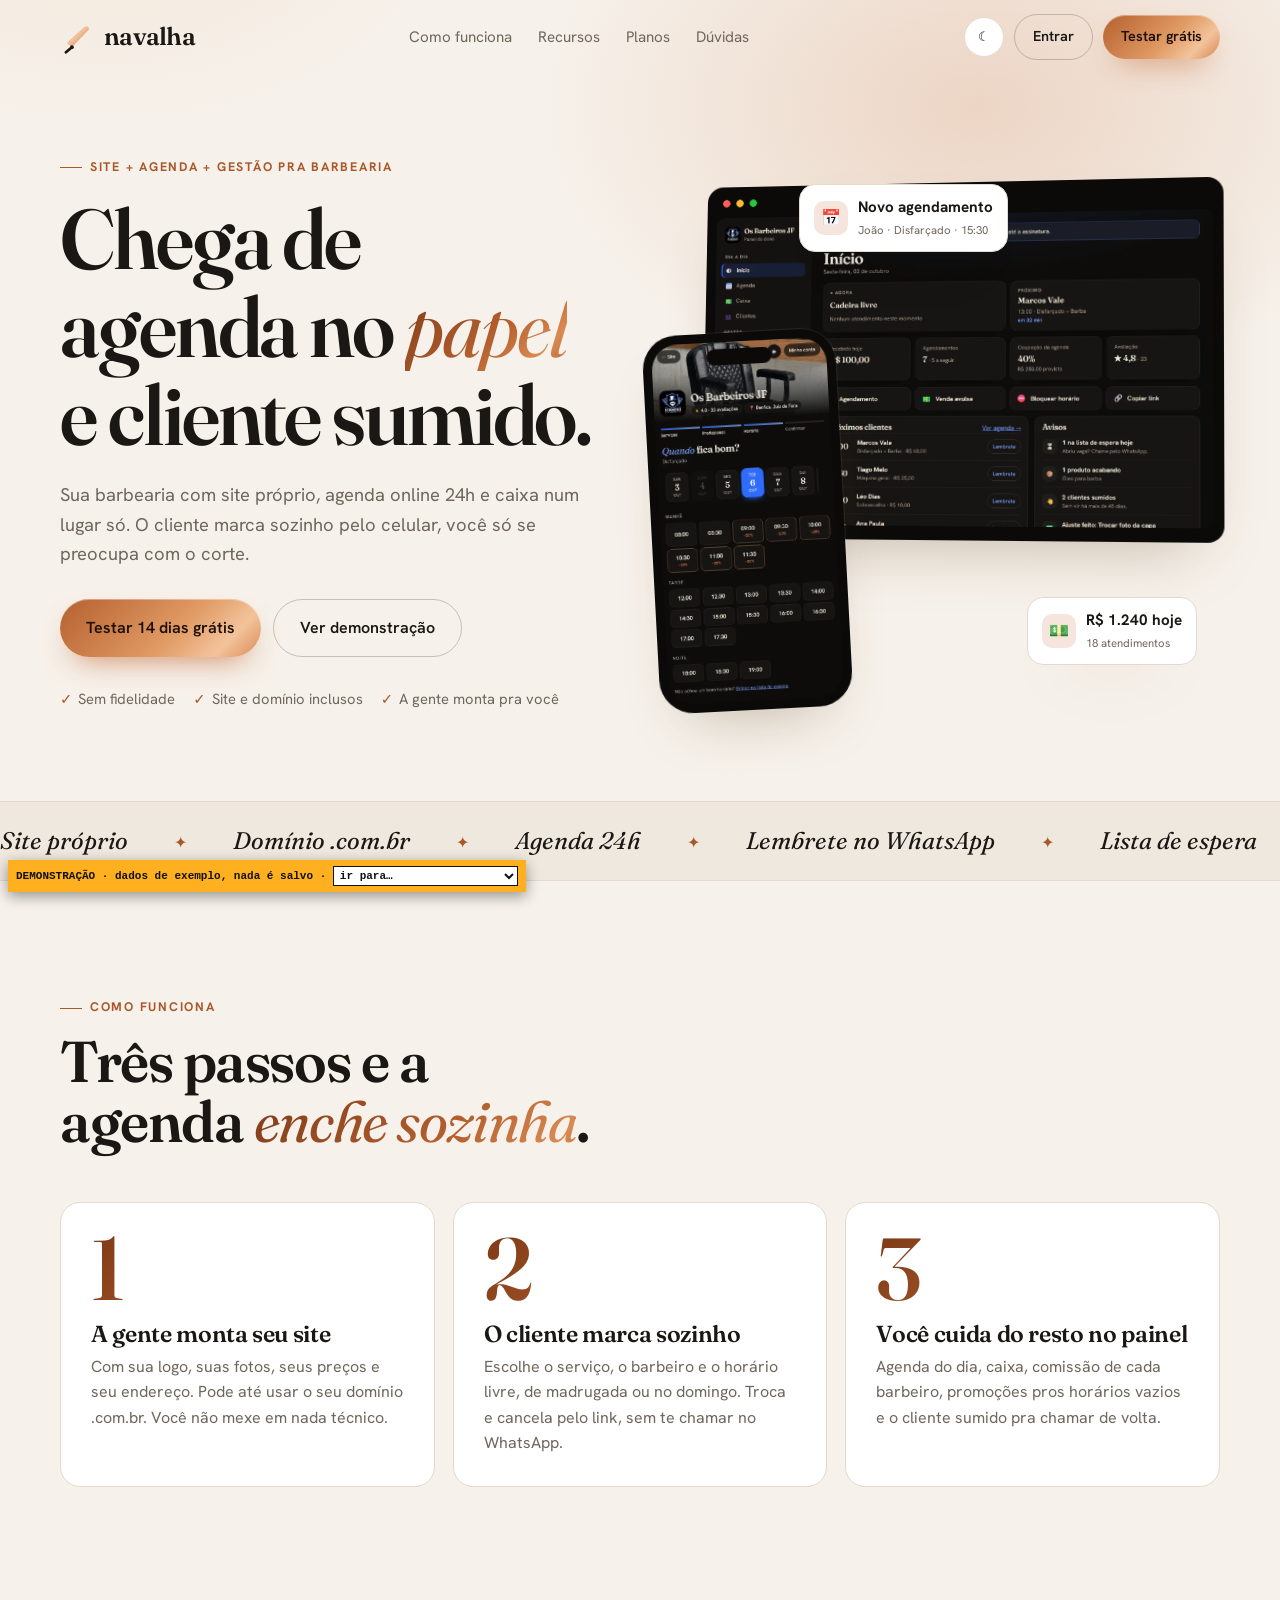
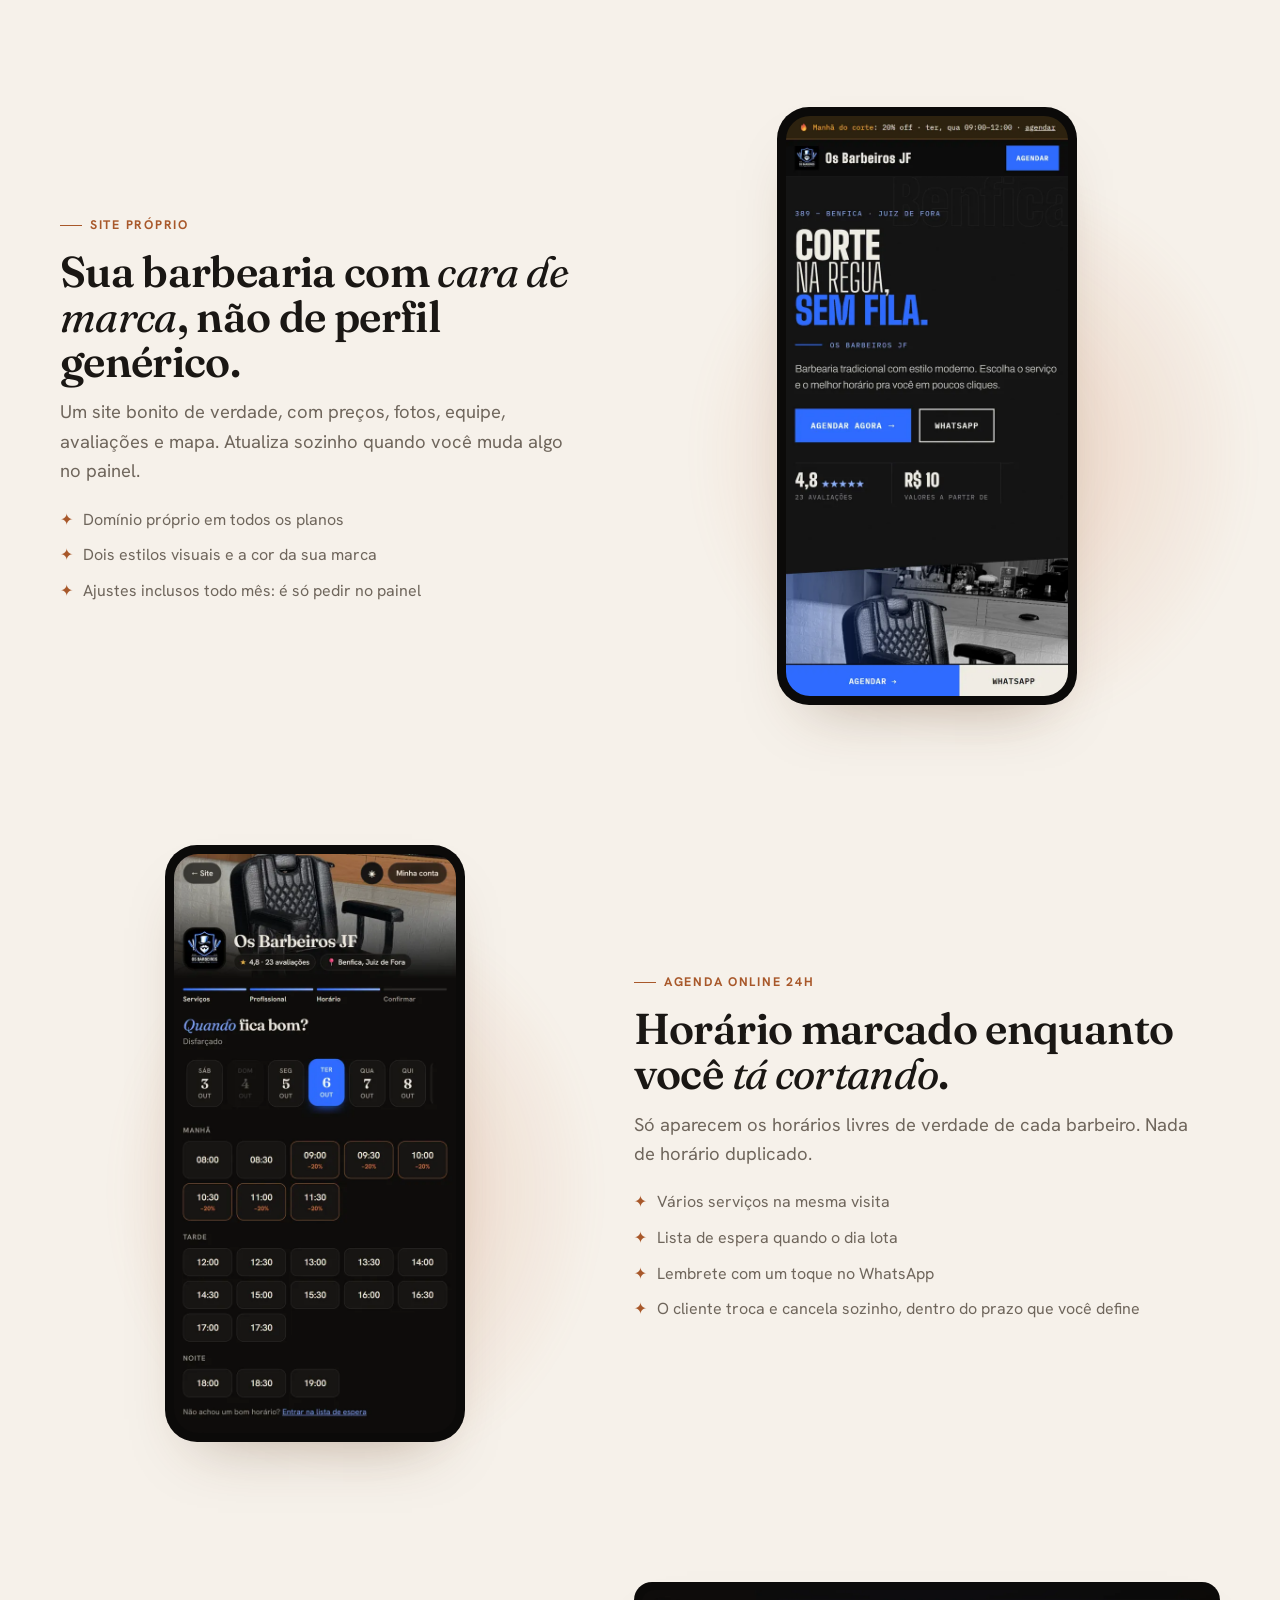
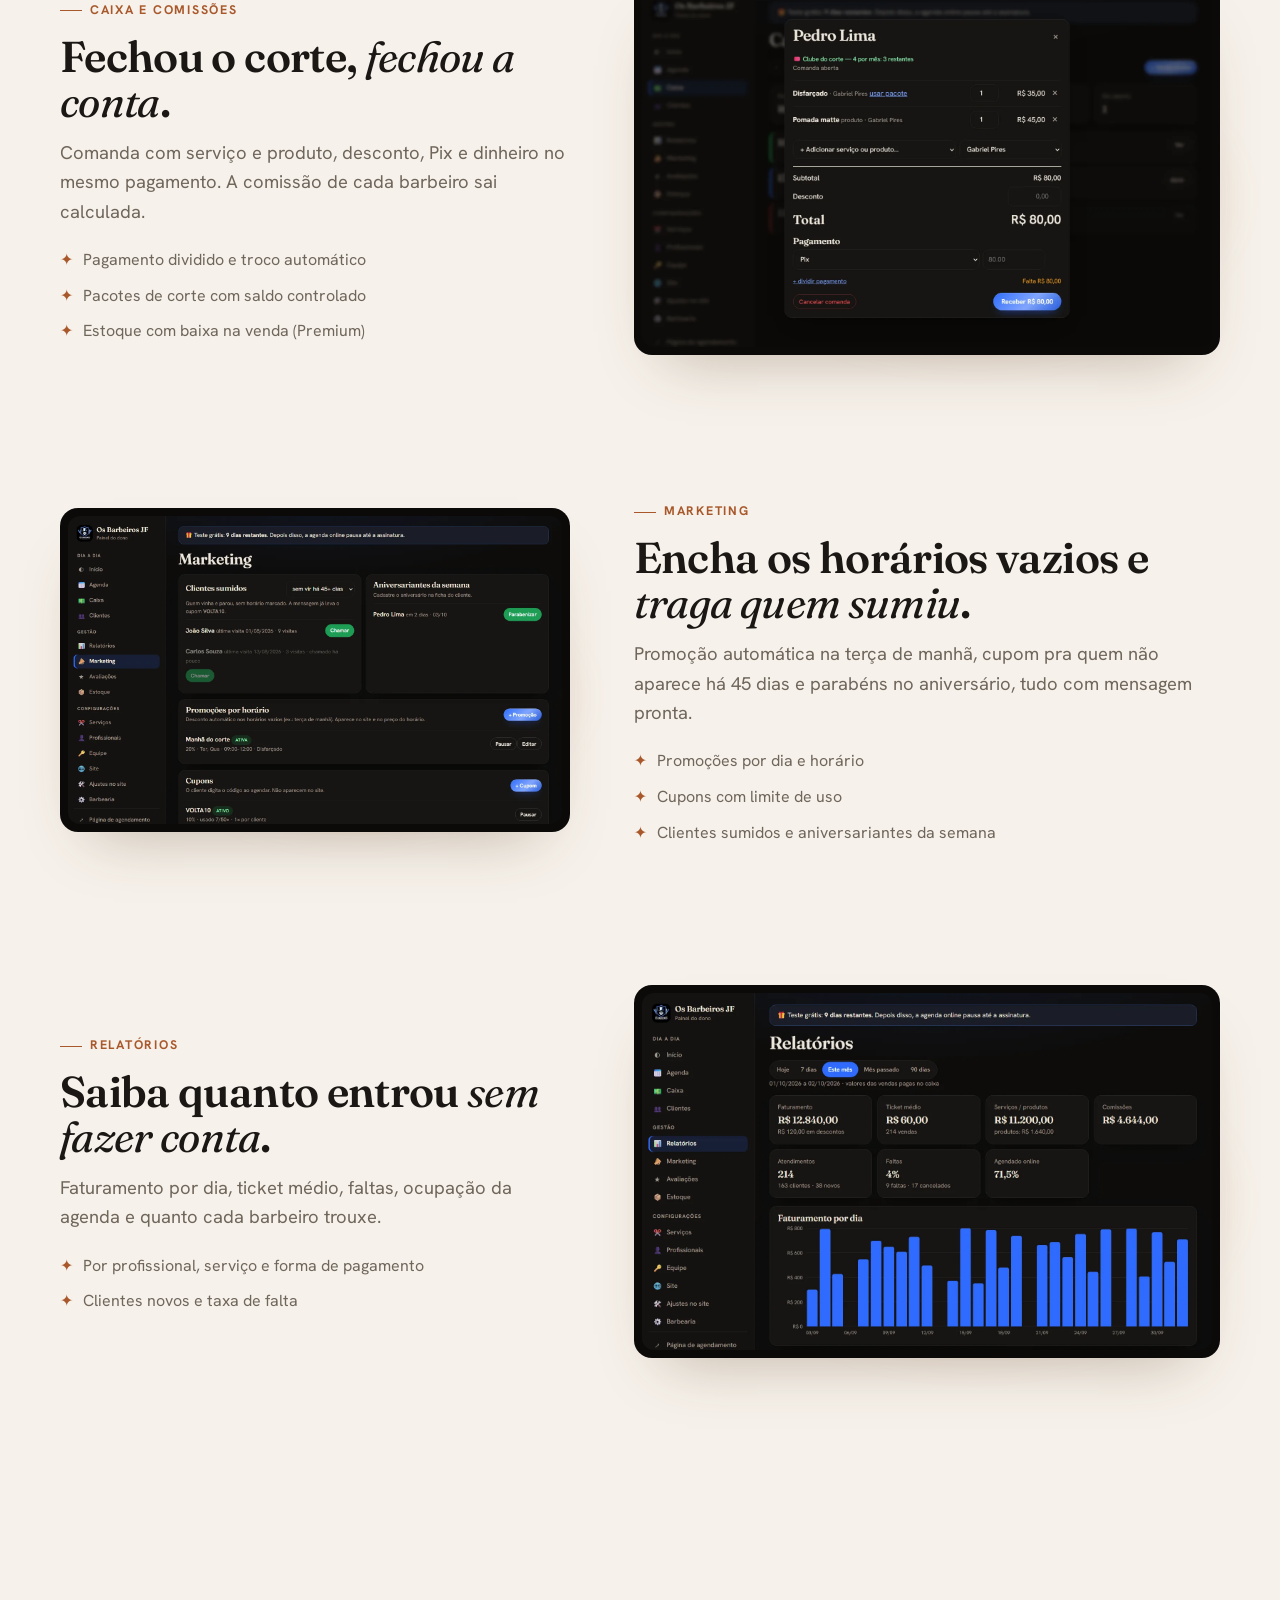
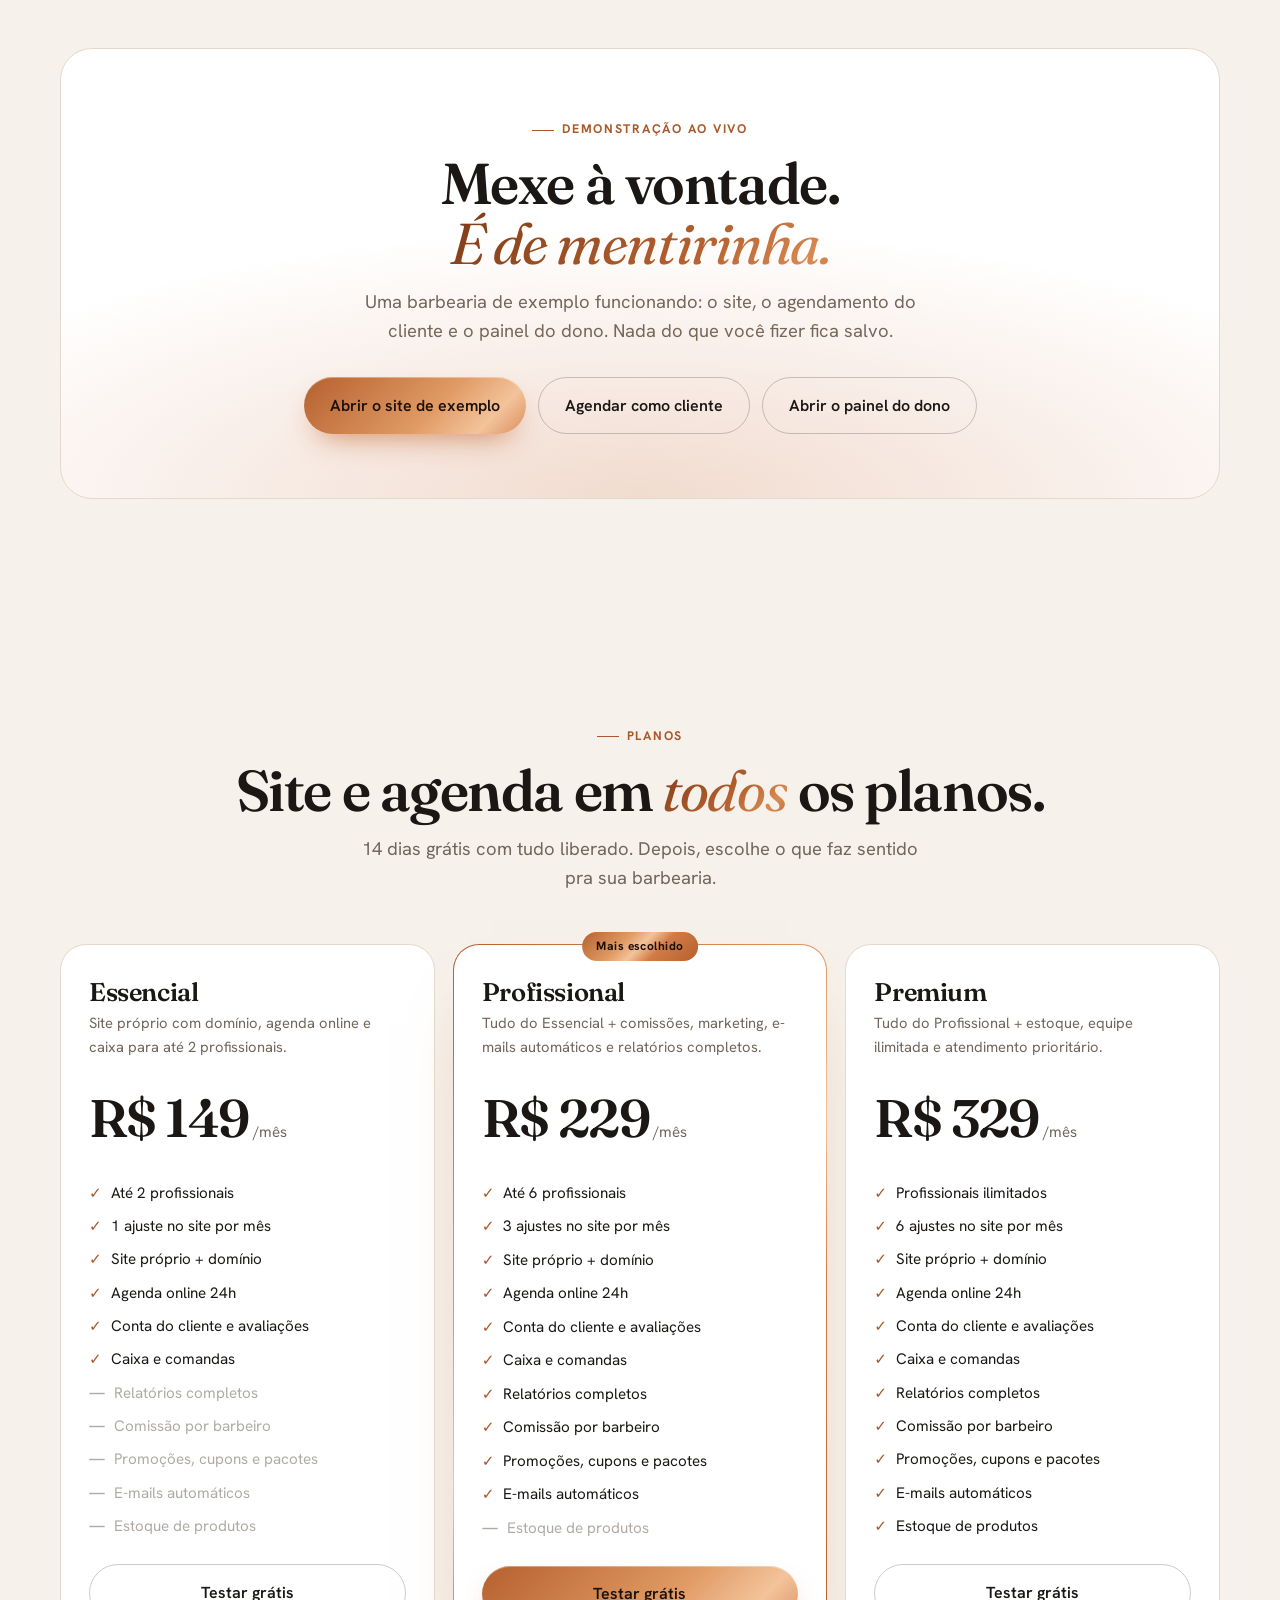
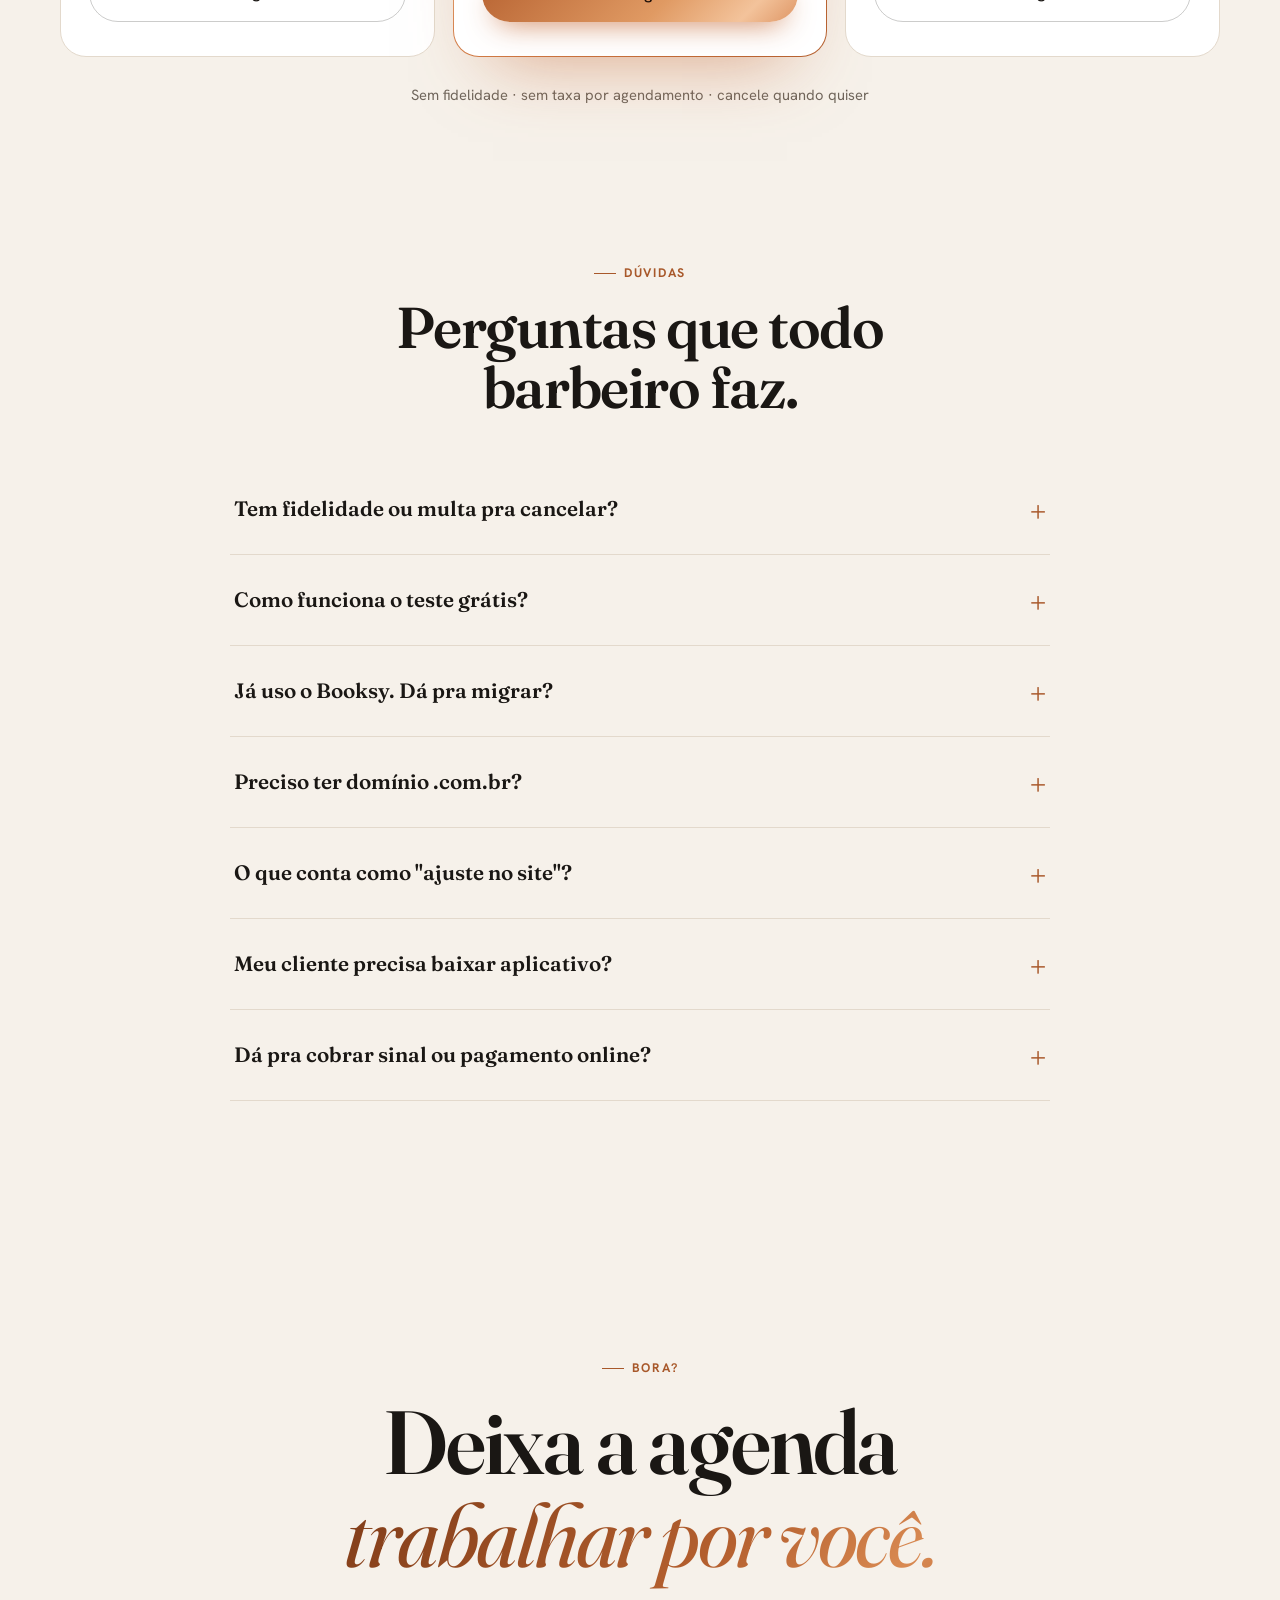
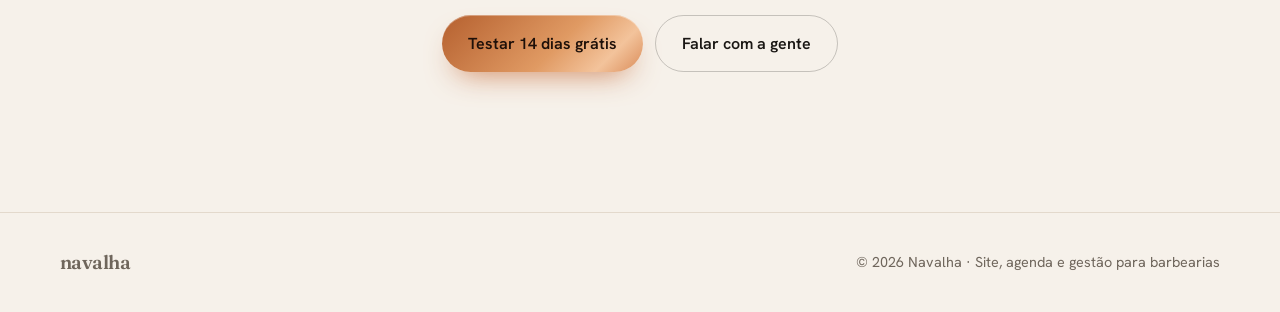
==== index.html @ a1af49e7 "Demo do Navalha (dados de exemplo) Co-Authored-By: Claude Opus 5.5 <noreply@anthropic.com>" ====
<!doctype html>
<html lang="pt-BR">
<head>
<meta charset="utf-8">
<meta name="viewport" content="width=device-width, initial-scale=1">
<title>Navalha · Site, agenda e gestão para barbearias</title>
<meta name="description" content="Site próprio com domínio, agenda online 24h, caixa, comissões e marketing para barbearias. Teste 14 dias grátis, sem fidelidade.">
<meta name="theme-color" content="#0e0d0c">
<script>(function () { try { var t = JSON.parse(localStorage.getItem("navalha_tema")); if (t) document.documentElement.dataset.tema = t; } catch (e) {} })();</script>
<link rel="icon" href="data:image/svg+xml,%3Csvg xmlns='http://www.w3.org/2000/svg' viewBox='0 0 40 40'%3E%3Crect width='40' height='40' rx='10' fill='%230e0d0c'/%3E%3Cpath d='M9 27 29 9c3-2 6 1 4 4L14 31z' fill='%23e09a63'/%3E%3Cpath d='M14 31 8 36' stroke='%23efe7dc' stroke-width='3' stroke-linecap='round'/%3E%3C/svg%3E">
<link rel="preconnect" href="https://fonts.googleapis.com">
<link rel="preconnect" href="https://fonts.gstatic.com" crossorigin>
<link href="https://fonts.googleapis.com/css2?family=Fraunces:ital,opsz,wght@0,9..144,400;0,9..144,600;1,9..144,400&family=Hanken+Grotesk:wght@400;500;600;700&display=swap" rel="stylesheet">
<link rel="stylesheet" href="css/vendas.css">
</head>
<body>

<header id="topo"><div class="wrap">
  <a href="#" class="logo" aria-label="Navalha">
    <svg viewBox="0 0 40 40" aria-hidden="true"><defs><linearGradient id="lg" x1="0" y1="0" x2="1" y2="1"><stop offset="0" stop-color="#b5602f"/><stop offset=".45" stop-color="#f3c39b"/><stop offset="1" stop-color="#c8703f"/></linearGradient></defs>
      <path d="M8 27 29 8c3-2.4 6.6 1.2 4.2 4.2L14 32z" fill="url(#lg)"/><path d="M14 32 7 38" stroke="currentColor" stroke-width="3.2" stroke-linecap="round"/><circle cx="14" cy="32" r="2.2" fill="currentColor"/></svg>
    navalha</a>
  <nav class="menu"><a class="ln" href="#como">Como funciona</a><a class="ln" href="#recursos">Recursos</a><a class="ln" href="#planos">Planos</a><a class="ln" href="#duvidas">Dúvidas</a></nav>
  <div class="topo-acoes"><span id="tema"></span><a class="btn btn-sm so-desk" href="painel.html">Entrar</a><a class="btn btn-cobre btn-sm" href="painel.html">Testar grátis</a></div>
</div></header>

<main>
  <section class="hero"><div class="wrap grade">
    <div>
      <span class="rotulo aparece" style="animation-delay:.05s">Site + agenda + gestão pra barbearia</span>
      <h1 id="titulo">Chega de agenda no <em class="cobre">papel</em> e cliente sumido.</h1>
      <p class="lead aparece" style="animation-delay:.9s">Sua barbearia com site próprio, agenda online 24h e caixa num lugar só. O cliente marca sozinho pelo celular, você só se preocupa com o corte.</p>
      <div class="ctas aparece" style="animation-delay:1.05s"><a class="btn btn-cobre" href="painel.html">Testar 14 dias grátis</a><a class="btn" href="#demo">Ver demonstração</a></div>
      <div class="selos aparece" style="animation-delay:1.2s"><span>Sem fidelidade</span><span>Site e domínio inclusos</span><span>A gente monta pra você</span></div>
    </div>
    <div class="palco" id="palco">
      <div class="note"><img src="img/tela-painel.webp" alt="Painel do Navalha com o resumo do dia"></div>
      <div class="cel"><img src="img/tela-agendar.webp" alt="Cliente escolhendo horário pelo celular"></div>
      <div class="bolha b1"><span class="ic">📅</span><div><b>Novo agendamento</b><small>João · Disfarçado · 15:30</small></div></div>
      <div class="bolha b2"><span class="ic">💵</span><div><b>R$ 1.240 hoje</b><small>18 atendimentos</small></div></div>
    </div>
  </div></section>

  <div class="faixa" aria-hidden="true"><div id="faixa"></div></div>

  <section id="como"><div class="wrap">
    <div class="revela"><span class="rotulo">Como funciona</span><h2 style="margin-top:14px">Três passos e a<br>agenda <em class="cobre">enche sozinha</em>.</h2></div>
    <div class="passos">
      <div class="passo revela atraso-1"><span class="n cobre">1</span><h3>A gente monta seu site</h3><p>Com sua logo, suas fotos, seus preços e seu endereço. Pode até usar o seu domínio .com.br. Você não mexe em nada técnico.</p></div>
      <div class="passo revela atraso-2"><span class="n cobre">2</span><h3>O cliente marca sozinho</h3><p>Escolhe o serviço, o barbeiro e o horário livre, de madrugada ou no domingo. Troca e cancela pelo link, sem te chamar no WhatsApp.</p></div>
      <div class="passo revela atraso-3"><span class="n cobre">3</span><h3>Você cuida do resto no painel</h3><p>Agenda do dia, caixa, comissão de cada barbeiro, promoções pros horários vazios e o cliente sumido pra chamar de volta.</p></div>
    </div>
  </div></section>

  <section id="recursos" style="padding-top:40px"><div class="wrap">
    <div class="recurso">
      <div class="revela esq"><span class="rotulo">Site próprio</span><h3>Sua barbearia com <em>cara de marca</em>, não de perfil genérico.</h3>
        <p class="lead">Um site bonito de verdade, com preços, fotos, equipe, avaliações e mapa. Atualiza sozinho quando você muda algo no painel.</p>
        <ul><li>Domínio próprio em todos os planos</li><li>Dois estilos visuais e a cor da sua marca</li><li>Ajustes inclusos todo mês: é só pedir no painel</li></ul></div>
      <div class="rec-img revela dir"><div class="moldura cel-m"><img src="img/tela-site.webp" alt="Site da barbearia no celular" loading="lazy"></div></div>
    </div>
    <div class="recurso inv">
      <div class="revela dir"><span class="rotulo">Agenda online 24h</span><h3>Horário marcado enquanto você <em>tá cortando</em>.</h3>
        <p class="lead">Só aparecem os horários livres de verdade de cada barbeiro. Nada de horário duplicado.</p>
        <ul><li>Vários serviços na mesma visita</li><li>Lista de espera quando o dia lota</li><li>Lembrete com um toque no WhatsApp</li><li>O cliente troca e cancela sozinho, dentro do prazo que você define</li></ul></div>
      <div class="rec-img revela esq"><div class="moldura cel-m"><img src="img/tela-agendar.webp" alt="Tela de agendamento" loading="lazy"></div></div>
    </div>
    <div class="recurso">
      <div class="revela esq"><span class="rotulo">Caixa e comissões</span><h3>Fechou o corte, <em>fechou a conta</em>.</h3>
        <p class="lead">Comanda com serviço e produto, desconto, Pix e dinheiro no mesmo pagamento. A comissão de cada barbeiro sai calculada.</p>
        <ul><li>Pagamento dividido e troco automático</li><li>Pacotes de corte com saldo controlado</li><li>Estoque com baixa na venda (Premium)</li></ul></div>
      <div class="rec-img revela dir"><div class="moldura"><img src="img/tela-caixa.webp" alt="Caixa com comanda aberta" loading="lazy"></div></div>
    </div>
    <div class="recurso inv">
      <div class="revela dir"><span class="rotulo">Marketing</span><h3>Encha os horários vazios e <em>traga quem sumiu</em>.</h3>
        <p class="lead">Promoção automática na terça de manhã, cupom pra quem não aparece há 45 dias e parabéns no aniversário, tudo com mensagem pronta.</p>
        <ul><li>Promoções por dia e horário</li><li>Cupons com limite de uso</li><li>Clientes sumidos e aniversariantes da semana</li></ul></div>
      <div class="rec-img revela esq"><div class="moldura"><img src="img/tela-marketing.webp" alt="Tela de marketing" loading="lazy"></div></div>
    </div>
    <div class="recurso">
      <div class="revela esq"><span class="rotulo">Relatórios</span><h3>Saiba quanto entrou <em>sem fazer conta</em>.</h3>
        <p class="lead">Faturamento por dia, ticket médio, faltas, ocupação da agenda e quanto cada barbeiro trouxe.</p>
        <ul><li>Por profissional, serviço e forma de pagamento</li><li>Clientes novos e taxa de falta</li></ul></div>
      <div class="rec-img revela dir"><div class="moldura"><img src="img/tela-relatorios.webp" alt="Relatórios" loading="lazy"></div></div>
    </div>
  </div></section>

  <section id="demo" class="demo"><div class="wrap"><div class="caixa revela">
    <span class="rotulo">Demonstração ao vivo</span>
    <h2 style="margin-top:14px">Mexe à vontade.<br><em class="cobre">É de mentirinha.</em></h2>
    <p class="lead">Uma barbearia de exemplo funcionando: o site, o agendamento do cliente e o painel do dono. Nada do que você fizer fica salvo.</p>
    <div class="ctas"><a class="btn btn-cobre" id="demo-site" href="#">Abrir o site de exemplo</a><a class="btn" id="demo-agendar" href="#">Agendar como cliente</a><a class="btn" id="demo-painel" href="#">Abrir o painel do dono</a></div>
  </div></div></section>

  <section id="planos"><div class="wrap">
    <div style="text-align:center" class="revela"><span class="rotulo">Planos</span><h2 style="margin-top:14px">Site e agenda em <em class="cobre">todos</em> os planos.</h2>
      <p class="lead" style="margin:14px auto 0">14 dias grátis com tudo liberado. Depois, escolhe o que faz sentido pra sua barbearia.</p></div>
    <div class="planos" id="lista-planos"></div>
    <p class="nota-planos">Sem fidelidade · sem taxa por agendamento · cancele quando quiser</p>
  </div></section>

  <section id="duvidas" style="padding-top:40px"><div class="wrap">
    <div style="text-align:center" class="revela"><span class="rotulo">Dúvidas</span><h2 style="margin-top:14px">Perguntas que todo<br>barbeiro faz.</h2></div>
    <div class="faq">
      <details><summary>Tem fidelidade ou multa pra cancelar?</summary><p>Não. Você paga mês a mês e cancela quando quiser. O site fica no ar até o fim do mês pago.</p></details>
      <details><summary>Como funciona o teste grátis?</summary><p>São 14 dias com tudo liberado, sem cartão. Você cria a conta, cadastra seus serviços e já recebe agendamentos. No fim, escolhe um plano para continuar.</p></details>
      <details><summary>Já uso o Booksy. Dá pra migrar?</summary><p>Dá. A gente cadastra seus serviços, preços e equipe e te ajuda a avisar os clientes do link novo. Seu histórico de clientes vai se formando conforme eles agendam.</p></details>
      <details><summary>Preciso ter domínio .com.br?</summary><p>Não. Sem domínio, o site funciona num endereço nosso. Se quiser o seu (ex.: suabarbearia.com.br), você registra no registro.br (cerca de R$ 40 por ano) e a gente liga ao site, em qualquer plano.</p></details>
      <details><summary>O que conta como "ajuste no site"?</summary><p>Qualquer pedido de mudança que você faz pra gente: trocar fotos, textos, banner de promoção, cores. Preços, horários e equipe você muda sozinho no painel, e isso não conta.</p></details>
      <details><summary>Meu cliente precisa baixar aplicativo?</summary><p>Não. Ele agenda pelo navegador do celular, a partir do seu site, do link no Instagram ou do WhatsApp.</p></details>
      <details><summary>Dá pra cobrar sinal ou pagamento online?</summary><p>Ainda não: hoje o pagamento é no salão e fica registrado no caixa. O Pix com sinal contra falta está nos próximos passos.</p></details>
    </div>
  </div></section>

  <section class="final"><div class="wrap revela">
    <span class="rotulo">Bora?</span>
    <h2 style="margin-top:16px">Deixa a agenda<br><em class="cobre">trabalhar por você.</em></h2>
    <div class="ctas"><a class="btn btn-cobre" href="painel.html">Testar 14 dias grátis</a><a class="btn" id="falar" href="#">Falar com a gente</a></div>
  </div></section>
</main>

<footer><div class="wrap"><span class="logo" style="font-size:1.2rem">navalha</span><span>© <span id="ano"></span> Navalha · Site, agenda e gestão para barbearias</span></div></footer>

<script src="mock.js"></script>
<script src="js/comum.js"></script>
<script src="js/vendas.js"></script>
</body>
</html>
---- css/vendas.css ----
/* =====================================================================
   Navalha — página de vendas. Preto + cobre, Fraunces + Hanken Grotesk,
   claro/escuro, movimento marcante (respeita prefers-reduced-motion).
   ===================================================================== */
:root {
  --serif: "Fraunces", Georgia, serif;
  --sans: "Hanken Grotesk", system-ui, sans-serif;
  --cobre-1: #c8703f; --cobre-2: #e09a63; --cobre-3: #b5602f;
  --metal: linear-gradient(135deg, #b5602f 0%, #e09a63 35%, #f3c39b 50%, #d27b45 65%, #b5602f 100%);
  --raio: 20px;
  color-scheme: dark;
  --bg: #0e0d0c; --bg-2: #141210; --card: #171513; --card-2: #201d1a;
  --text: #efe7dc; --muted: #a39a8f; --line: #2c2824;
  --cobre-txt: #e09a63;
  --sombra: 0 30px 60px -30px rgba(0,0,0,.85);
}
:root[data-tema="claro"] {
  color-scheme: light;
  --bg: #f6f1ea; --bg-2: #efe8de; --card: #ffffff; --card-2: #f3ede4;
  --text: #1a1714; --muted: #6f665c; --line: #e3d9cc;
  --cobre-txt: #a8582a;
  --metal-txt: linear-gradient(135deg, #7d3a17 0%, #b5602f 35%, #d98a52 50%, #a8582a 65%, #7d3a17 100%);
  --sombra: 0 30px 60px -32px rgba(80,50,20,.35);
}
@media (prefers-color-scheme: light) {
  :root:not([data-tema]) {
    color-scheme: light;
    --bg: #f6f1ea; --bg-2: #efe8de; --card: #ffffff; --card-2: #f3ede4;
    --text: #1a1714; --muted: #6f665c; --line: #e3d9cc;
    --cobre-txt: #a8582a;
    --metal-txt: linear-gradient(135deg, #7d3a17 0%, #b5602f 35%, #d98a52 50%, #a8582a 65%, #7d3a17 100%);
    --sombra: 0 30px 60px -32px rgba(80,50,20,.35);
  }
}

* { box-sizing: border-box; margin: 0; padding: 0; }
html { scroll-behavior: smooth; }
body { background: var(--bg); color: var(--text); font-family: var(--sans); line-height: 1.6; overflow-x: hidden; transition: background-color .4s, color .4s; }
a { color: inherit; text-decoration: none; }
img { max-width: 100%; display: block; }
.wrap { max-width: 1200px; margin: 0 auto; padding: 0 20px; }
h1, h2, h3 { font-family: var(--serif); font-weight: 600; letter-spacing: -.025em; line-height: 1.04; }
h2 { font-size: clamp(2.2rem, 5vw, 3.6rem); }
h3 { font-size: 1.45rem; letter-spacing: -.015em; }
em { font-style: italic; font-weight: 400; }
.cobre { background: var(--metal-txt, var(--metal)); background-size: 200% auto; -webkit-background-clip: text; background-clip: text; color: transparent; animation: brilho 6s linear infinite; }
@keyframes brilho { to { background-position: -200% center; } }
.rotulo { display: inline-flex; align-items: center; gap: 8px; font-size: .78rem; font-weight: 700; letter-spacing: .14em; text-transform: uppercase; color: var(--cobre-txt); }
.rotulo::before { content: ""; width: 22px; height: 1px; background: currentColor; }
.lead { font-size: 1.15rem; color: var(--muted); max-width: 560px; }
section { padding: 110px 0; position: relative; }

/* ---------- botões ---------- */
.btn { display: inline-flex; align-items: center; justify-content: center; gap: 10px; padding: 15px 26px; border-radius: 999px; font-weight: 600; font-size: 1rem;
  border: 1px solid color-mix(in srgb, var(--text) 22%, transparent); position: relative; overflow: hidden; transition: transform .2s, box-shadow .25s, border-color .2s; cursor: pointer; background: transparent; color: var(--text); font-family: var(--sans); }
.btn:hover { transform: translateY(-2px); border-color: var(--cobre-2); }
.btn-cobre { background: var(--metal); background-size: 180% auto; color: #1e1009; border: 0; box-shadow: 0 14px 30px -14px rgba(200,112,63,.9), inset 0 1px 0 rgba(255,255,255,.35); transition: transform .2s, box-shadow .25s, background-position .6s; }
.btn-cobre:hover { background-position: 100% center; box-shadow: 0 18px 38px -14px rgba(200,112,63,1); }
.btn-cobre::after { content: ""; position: absolute; inset: -40% auto -40% -60%; width: 40%; transform: skewX(-20deg); background: linear-gradient(90deg, transparent, rgba(255,255,255,.6), transparent); animation: reflexo 3.8s ease-in-out infinite; }
@keyframes reflexo { 0%, 60% { left: -60%; } 100% { left: 140%; } }
.btn-sm { padding: 10px 18px; font-size: .9rem; }
.tema-btn { width: 40px; height: 40px; border-radius: 999px; border: 1px solid var(--line); background: var(--card); color: var(--text); display: inline-grid; place-items: center; cursor: pointer; transition: transform .25s, border-color .2s; }
.tema-btn:hover { transform: rotate(-20deg); border-color: var(--cobre-2); }

/* ---------- topo ---------- */
header { position: fixed; top: 0; left: 0; right: 0; z-index: 50; transition: background .3s, border-color .3s, backdrop-filter .3s; border-bottom: 1px solid transparent; }
header.rolou { background: color-mix(in srgb, var(--bg) 80%, transparent); backdrop-filter: blur(14px); border-bottom-color: var(--line); }
header .wrap { display: flex; align-items: center; justify-content: space-between; height: 74px; gap: 16px; }
.logo { display: inline-flex; align-items: center; gap: 10px; font-family: var(--serif); font-size: 1.55rem; font-weight: 600; letter-spacing: -.03em; }
.logo svg { width: 34px; height: 34px; transition: transform .5s cubic-bezier(.2,.8,.2,1); }
.logo:hover svg { transform: rotate(-25deg); }
nav.menu { display: flex; align-items: center; gap: 26px; font-size: .95rem; }
nav.menu a.ln { color: var(--muted); transition: color .2s; }
nav.menu a.ln:hover { color: var(--text); }
.topo-acoes { display: flex; align-items: center; gap: 10px; }
@media (max-width: 920px) { nav.menu { display: none; } .so-desk { display: none; } }

/* ---------- hero ---------- */
.hero { padding: 150px 0 90px; overflow: hidden; }
.hero::before { content: ""; position: absolute; inset: -20% -10% auto; height: 760px; pointer-events: none;
  background: radial-gradient(620px 420px at 72% 35%, rgba(200,112,63,.22), transparent 70%), radial-gradient(500px 300px at 15% 10%, rgba(224,154,99,.10), transparent 70%); }
.hero .grade { display: grid; grid-template-columns: 1fr 1.05fr; gap: 50px; align-items: center; position: relative; }
@media (max-width: 980px) { .hero .grade { grid-template-columns: 1fr; } .hero { padding-top: 120px; } }
.hero h1 { font-size: clamp(2.9rem, 6.6vw, 5.4rem); margin: 18px 0 22px; }
.hero h1 .p { display: inline-block; opacity: 0; transform: translateY(60%) rotate(3deg); animation: palavra .9s cubic-bezier(.2,.8,.2,1) forwards; }
@keyframes palavra { to { opacity: 1; transform: none; } }
.hero .ctas { display: flex; gap: 12px; flex-wrap: wrap; margin-top: 30px; }
.selos { display: flex; flex-wrap: wrap; gap: 18px; margin-top: 30px; color: var(--muted); font-size: .92rem; }
.selos span::before { content: "✓"; color: var(--cobre-txt); margin-right: 6px; font-weight: 700; }
.aparece { opacity: 0; animation: sobe .9s cubic-bezier(.2,.8,.2,1) forwards; }
@keyframes sobe { from { opacity: 0; transform: translateY(24px); } to { opacity: 1; transform: none; } }

/* telas do produto */
.palco { position: relative; height: 560px; perspective: 1600px; }
@media (max-width: 980px) { .palco { height: 470px; } }
@media (max-width: 560px) { .palco { height: 380px; } }
.note { position: absolute; right: 0; top: 30px; width: 92%; border-radius: 16px; background: #0b0a09; padding: 10px 10px 14px; box-shadow: var(--sombra), 0 0 0 1px rgba(255,255,255,.06);
  transform: rotateY(-14deg) rotateX(6deg) translateX(80px); opacity: 0; animation: note-entra 1.3s .35s cubic-bezier(.2,.8,.2,1) forwards; transform-style: preserve-3d; }
.note::before { content: ""; display: block; height: 14px; background: radial-gradient(circle at 10px 7px, #ff5f57 3.5px, transparent 4px), radial-gradient(circle at 24px 7px, #febc2e 3.5px, transparent 4px), radial-gradient(circle at 38px 7px, #28c840 3.5px, transparent 4px); margin-bottom: 8px; }
.note img { border-radius: 8px; width: 100%; }
@keyframes note-entra { to { opacity: 1; transform: rotateY(-8deg) rotateX(4deg) translateX(0); } }
.cel { position: absolute; left: 0; bottom: 0; width: 34%; min-width: 170px; border-radius: 34px; background: #0b0a09; padding: 9px; box-shadow: var(--sombra), 0 0 0 1px rgba(255,255,255,.08);
  transform: translateY(120px) rotate(-6deg); opacity: 0; animation: cel-entra 1.2s .7s cubic-bezier(.2,.8,.2,1) forwards; }
.cel img { border-radius: 26px; width: 100%; aspect-ratio: 9 / 18.5; object-fit: cover; object-position: top; }
.cel::before { content: ""; position: absolute; top: 16px; left: 50%; transform: translateX(-50%); width: 34%; height: 16px; border-radius: 99px; background: #0b0a09; z-index: 2; }
@keyframes cel-entra { to { opacity: 1; transform: rotate(-3deg); } }
.bolha { position: absolute; z-index: 3; background: var(--card); border: 1px solid var(--line); border-radius: 16px; padding: 10px 14px; box-shadow: var(--sombra); font-size: .85rem; display: flex; gap: 10px; align-items: center; opacity: 0; }
.bolha b { display: block; font-size: .95rem; }
.bolha small { color: var(--muted); }
.bolha .ic { width: 34px; height: 34px; border-radius: 10px; display: grid; place-items: center; background: color-mix(in srgb, var(--cobre-1) 18%, transparent); color: var(--cobre-txt); font-size: 1rem; flex: none; }
.bolha.b1 { left: 26%; top: 6%; animation: estoura .7s 1.5s cubic-bezier(.3,1.6,.5,1) forwards, flutua 5s 2.3s ease-in-out infinite; }
.bolha.b2 { right: 4%; bottom: 8%; animation: estoura .7s 1.9s cubic-bezier(.3,1.6,.5,1) forwards, flutua 6s 2.7s ease-in-out infinite; }
@keyframes estoura { from { opacity: 0; transform: scale(.6) translateY(10px); } to { opacity: 1; transform: none; } }
@keyframes flutua { 50% { transform: translateY(-8px); } }
@media (max-width: 560px) { .bolha.b1 { left: 30%; top: 0; } }

/* ---------- faixa rolando ---------- */
.faixa { border-top: 1px solid var(--line); border-bottom: 1px solid var(--line); overflow: hidden; padding: 20px 0; background: var(--bg-2); }
.faixa div { display: flex; gap: 46px; width: max-content; animation: rola 34s linear infinite; font-family: var(--serif); font-size: 1.5rem; font-style: italic; white-space: nowrap; }
.faixa span::after { content: "✦"; margin-left: 46px; color: var(--cobre-txt); font-style: normal; font-size: 1rem; vertical-align: middle; }
@keyframes rola { to { transform: translateX(-50%); } }

/* ---------- como funciona ---------- */
.passos { display: grid; grid-template-columns: repeat(3, 1fr); gap: 18px; margin-top: 50px; }
@media (max-width: 860px) { .passos { grid-template-columns: 1fr; } }
.passo { background: var(--card); border: 1px solid var(--line); border-radius: var(--raio); padding: 30px; position: relative; overflow: hidden; transition: transform .3s, border-color .3s; }
.passo:hover { transform: translateY(-6px); border-color: color-mix(in srgb, var(--cobre-1) 60%, var(--line)); }
.passo .n { font-family: var(--serif); font-size: 5.5rem; line-height: .8; font-weight: 600; margin-bottom: 18px; display: block; }
.passo p { color: var(--muted); margin-top: 8px; }

/* ---------- recursos alternados ---------- */
.recurso { display: grid; grid-template-columns: 1fr 1.15fr; gap: 64px; align-items: center; padding: 70px 0; }
.recurso.inv .rec-img { order: -1; }
@media (max-width: 900px) { .recurso, .recurso.inv { grid-template-columns: 1fr; gap: 30px; } .recurso.inv .rec-img { order: 0; } }
.recurso h3 { font-size: clamp(1.9rem, 3.6vw, 2.7rem); margin: 14px 0 14px; }
.recurso ul { list-style: none; margin-top: 20px; display: grid; gap: 10px; }
.recurso li { display: flex; gap: 10px; color: var(--muted); }
.recurso li::before { content: "✦"; color: var(--cobre-txt); flex: none; }
.rec-img { position: relative; }
.rec-img .moldura { border-radius: 18px; background: #0b0a09; padding: 8px; box-shadow: var(--sombra), 0 0 0 1px rgba(255,255,255,.06); }
.rec-img .moldura img { border-radius: 12px; }
.rec-img .moldura.cel-m { width: min(300px, 70%); margin: 0 auto; border-radius: 32px; padding: 9px; }
.rec-img .moldura.cel-m img { border-radius: 24px; aspect-ratio: 9 / 18.5; object-fit: cover; object-position: top; }
.rec-img::before { content: ""; position: absolute; inset: 10% -6% -6% 10%; border-radius: 40px; background: radial-gradient(closest-side, rgba(200,112,63,.25), transparent); z-index: -1; filter: blur(10px); }

/* ---------- demonstração ---------- */
.demo { text-align: center; }
.demo .caixa { background: var(--card); border: 1px solid var(--line); border-radius: 32px; padding: 64px 28px; position: relative; overflow: hidden; }
.demo .caixa::before { content: ""; position: absolute; inset: auto -20% -60% -20%; height: 120%; background: radial-gradient(closest-side, rgba(200,112,63,.25), transparent); pointer-events: none; }
.demo .ctas { display: flex; gap: 12px; justify-content: center; flex-wrap: wrap; margin-top: 30px; position: relative; }
.demo .lead { margin: 14px auto 0; }

/* ---------- planos ---------- */
.planos { display: grid; grid-template-columns: repeat(3, 1fr); gap: 18px; margin-top: 50px; align-items: stretch; }
@media (max-width: 900px) { .planos { grid-template-columns: 1fr; max-width: 460px; margin-left: auto; margin-right: auto; } }
.plano { background: var(--card); border: 1px solid var(--line); border-radius: 26px; padding: 34px 28px; display: flex; flex-direction: column; position: relative; transition: transform .3s; }
.plano:hover { transform: translateY(-6px); }
.plano.destaque { border: 1px solid transparent; background: linear-gradient(var(--card), var(--card)) padding-box, var(--metal) border-box; box-shadow: 0 40px 70px -40px rgba(200,112,63,.6); }
.plano .selo { position: absolute; top: -13px; left: 50%; transform: translateX(-50%); background: var(--metal); color: #1e1009; font-size: .75rem; font-weight: 700; padding: 5px 14px; border-radius: 999px; letter-spacing: .04em; white-space: nowrap; }
.plano h3 { font-size: 1.6rem; }
.plano .desc { color: var(--muted); font-size: .92rem; margin-top: 6px; min-height: 44px; }
.plano .preco { font-family: var(--serif); font-size: 3.3rem; font-weight: 600; letter-spacing: -.03em; margin: 18px 0 2px; }
.plano .preco small { font-family: var(--sans); font-size: .95rem; color: var(--muted); font-weight: 400; letter-spacing: 0; }
.plano ul { list-style: none; margin: 18px 0 26px; display: grid; gap: 9px; font-size: .95rem; flex: 1; }
.plano li { display: flex; gap: 9px; }
.plano li::before { content: "✓"; color: var(--cobre-txt); font-weight: 700; }
.plano li.nao { color: var(--muted); opacity: .55; }
.plano li.nao::before { content: "—"; color: var(--muted); }
.plano .btn { width: 100%; }
.nota-planos { text-align: center; color: var(--muted); margin-top: 26px; font-size: .92rem; }

/* ---------- FAQ ---------- */
.faq { max-width: 820px; margin: 46px auto 0; }
.faq details { border-bottom: 1px solid var(--line); }
.faq summary { list-style: none; cursor: pointer; padding: 22px 4px; font-family: var(--serif); font-size: 1.3rem; font-weight: 600; display: flex; justify-content: space-between; gap: 20px; align-items: center; }
.faq summary::-webkit-details-marker { display: none; }
.faq summary::after { content: "+"; font-family: var(--sans); font-weight: 300; font-size: 1.8rem; color: var(--cobre-txt); transition: transform .3s; }
.faq details[open] summary::after { transform: rotate(45deg); }
.faq details p { color: var(--muted); padding: 0 4px 22px; max-width: 680px; animation: sobe .4s ease; }

/* ---------- final ---------- */
.final { text-align: center; padding: 140px 0; overflow: hidden; }
.final h2 { font-size: clamp(2.6rem, 7vw, 5.6rem); }
.final .ctas { display: flex; justify-content: center; gap: 12px; flex-wrap: wrap; margin-top: 34px; }
footer { border-top: 1px solid var(--line); padding: 34px 0; color: var(--muted); font-size: .9rem; }
footer .wrap { display: flex; justify-content: space-between; flex-wrap: wrap; gap: 16px; align-items: center; }

/* ---------- revelar ao rolar ---------- */
.revela { opacity: 0; transform: translateY(40px); transition: opacity .9s cubic-bezier(.2,.8,.2,1), transform .9s cubic-bezier(.2,.8,.2,1); }
.revela.esq { transform: translateX(-60px); } .revela.dir { transform: translateX(60px); }
.revela.on { opacity: 1; transform: none; }
.atraso-1 { transition-delay: .1s; } .atraso-2 { transition-delay: .2s; } .atraso-3 { transition-delay: .3s; }

@media (prefers-reduced-motion: reduce) {
  *, *::before, *::after { animation: none !important; transition: none !important; }
  .hero h1 .p, .aparece, .note, .cel, .bolha, .revela { opacity: 1 !important; transform: none !important; }
}
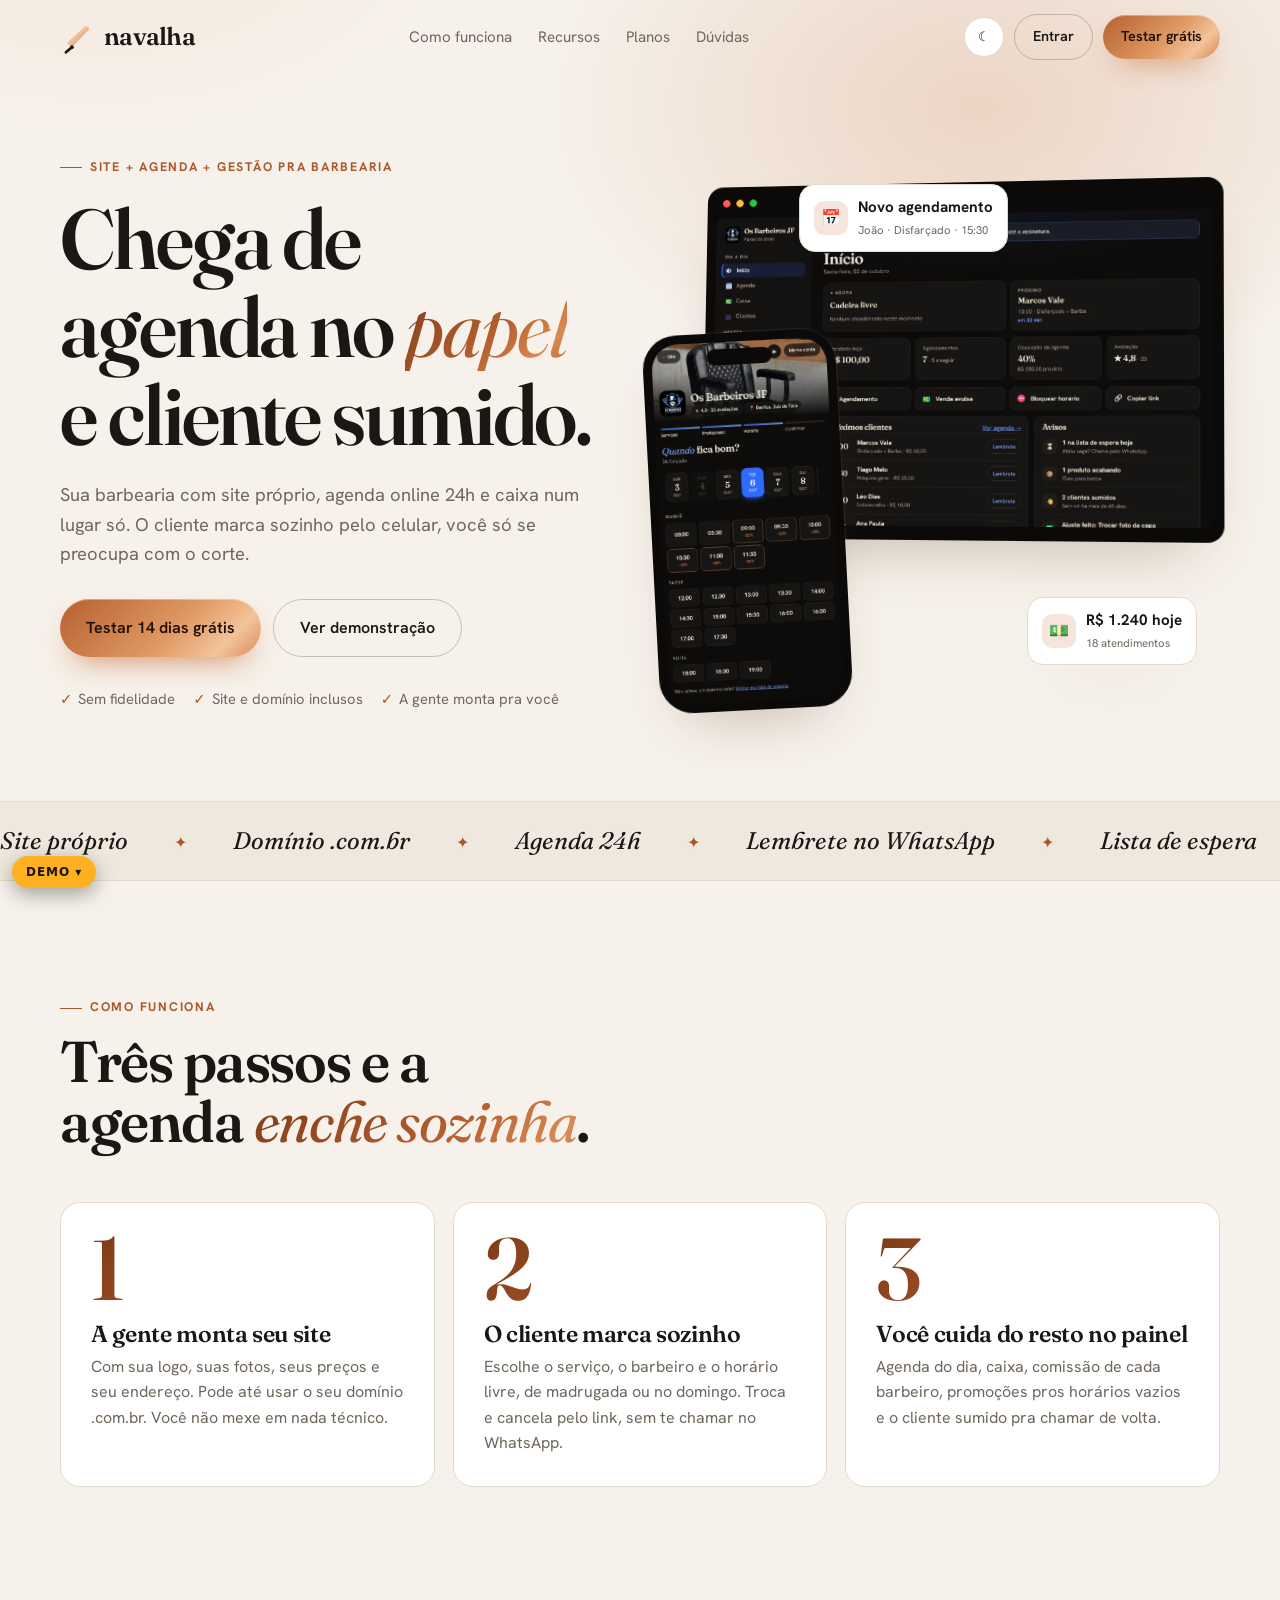
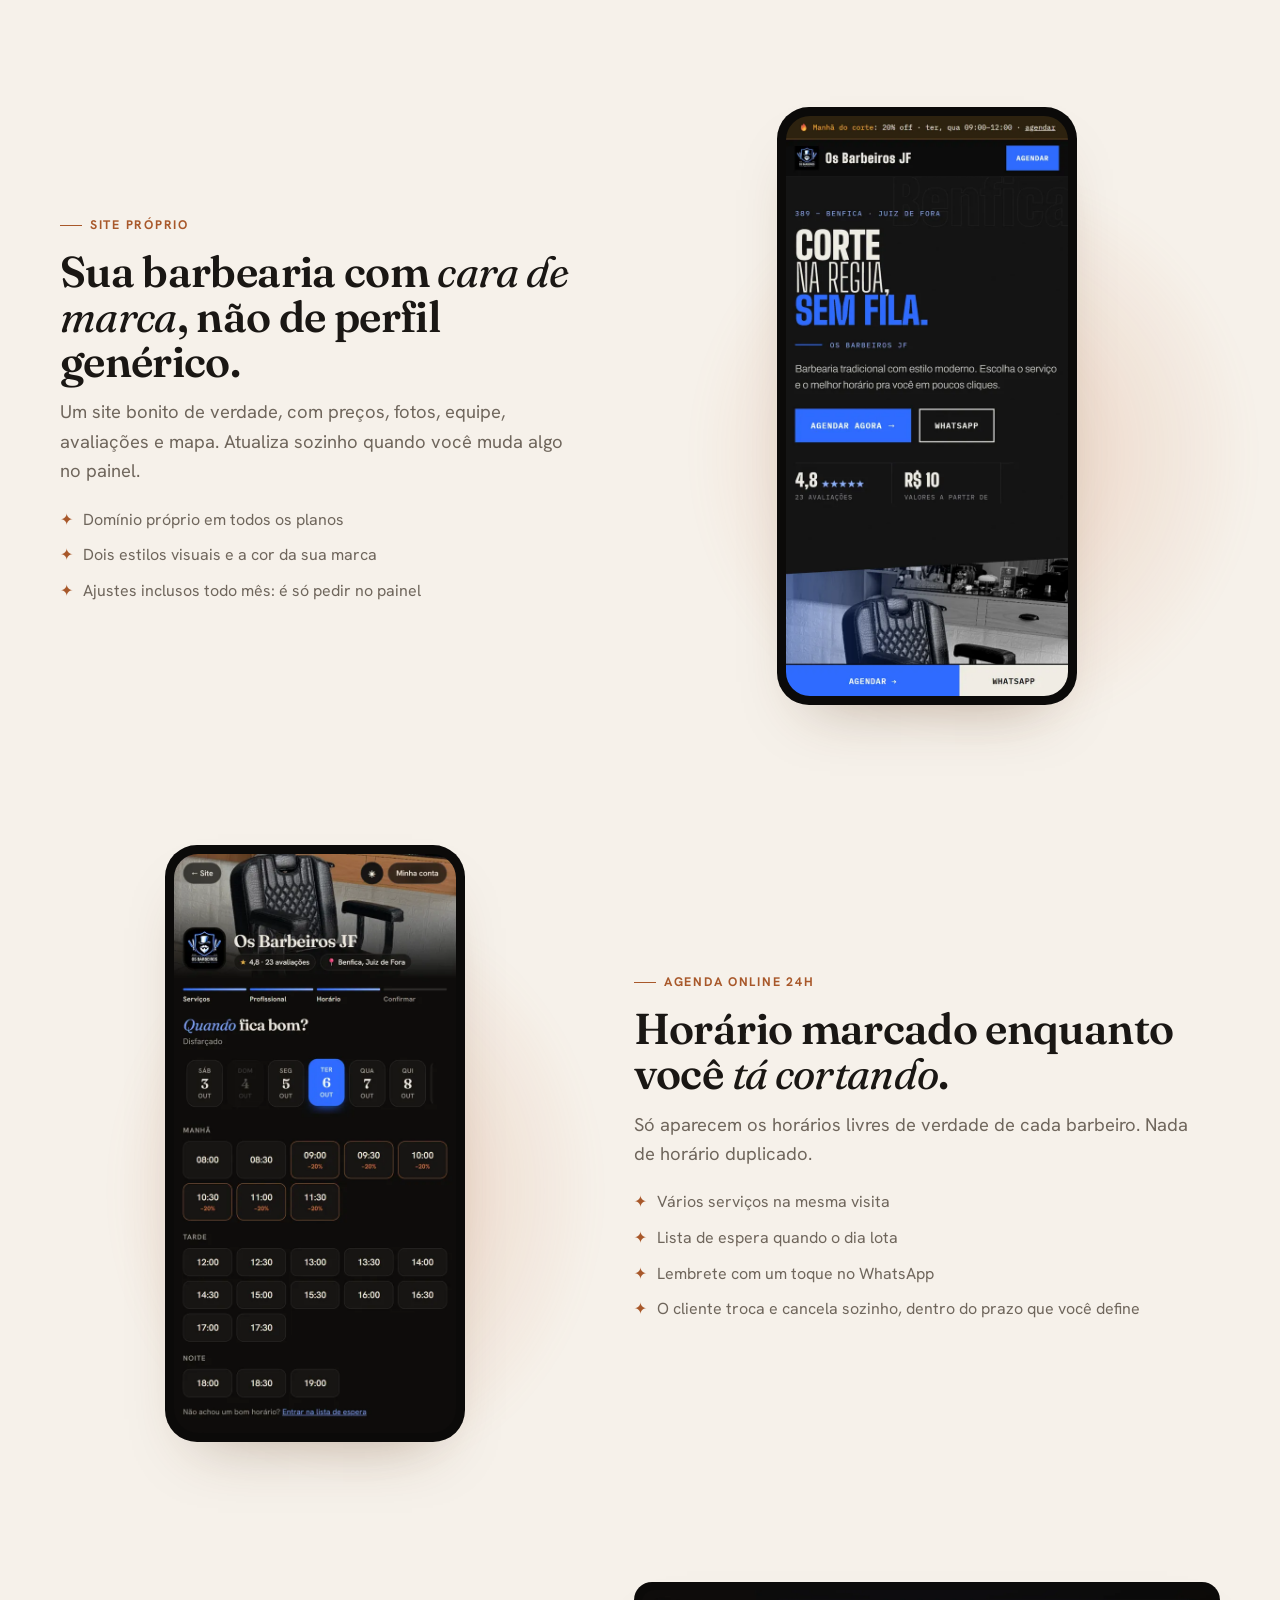
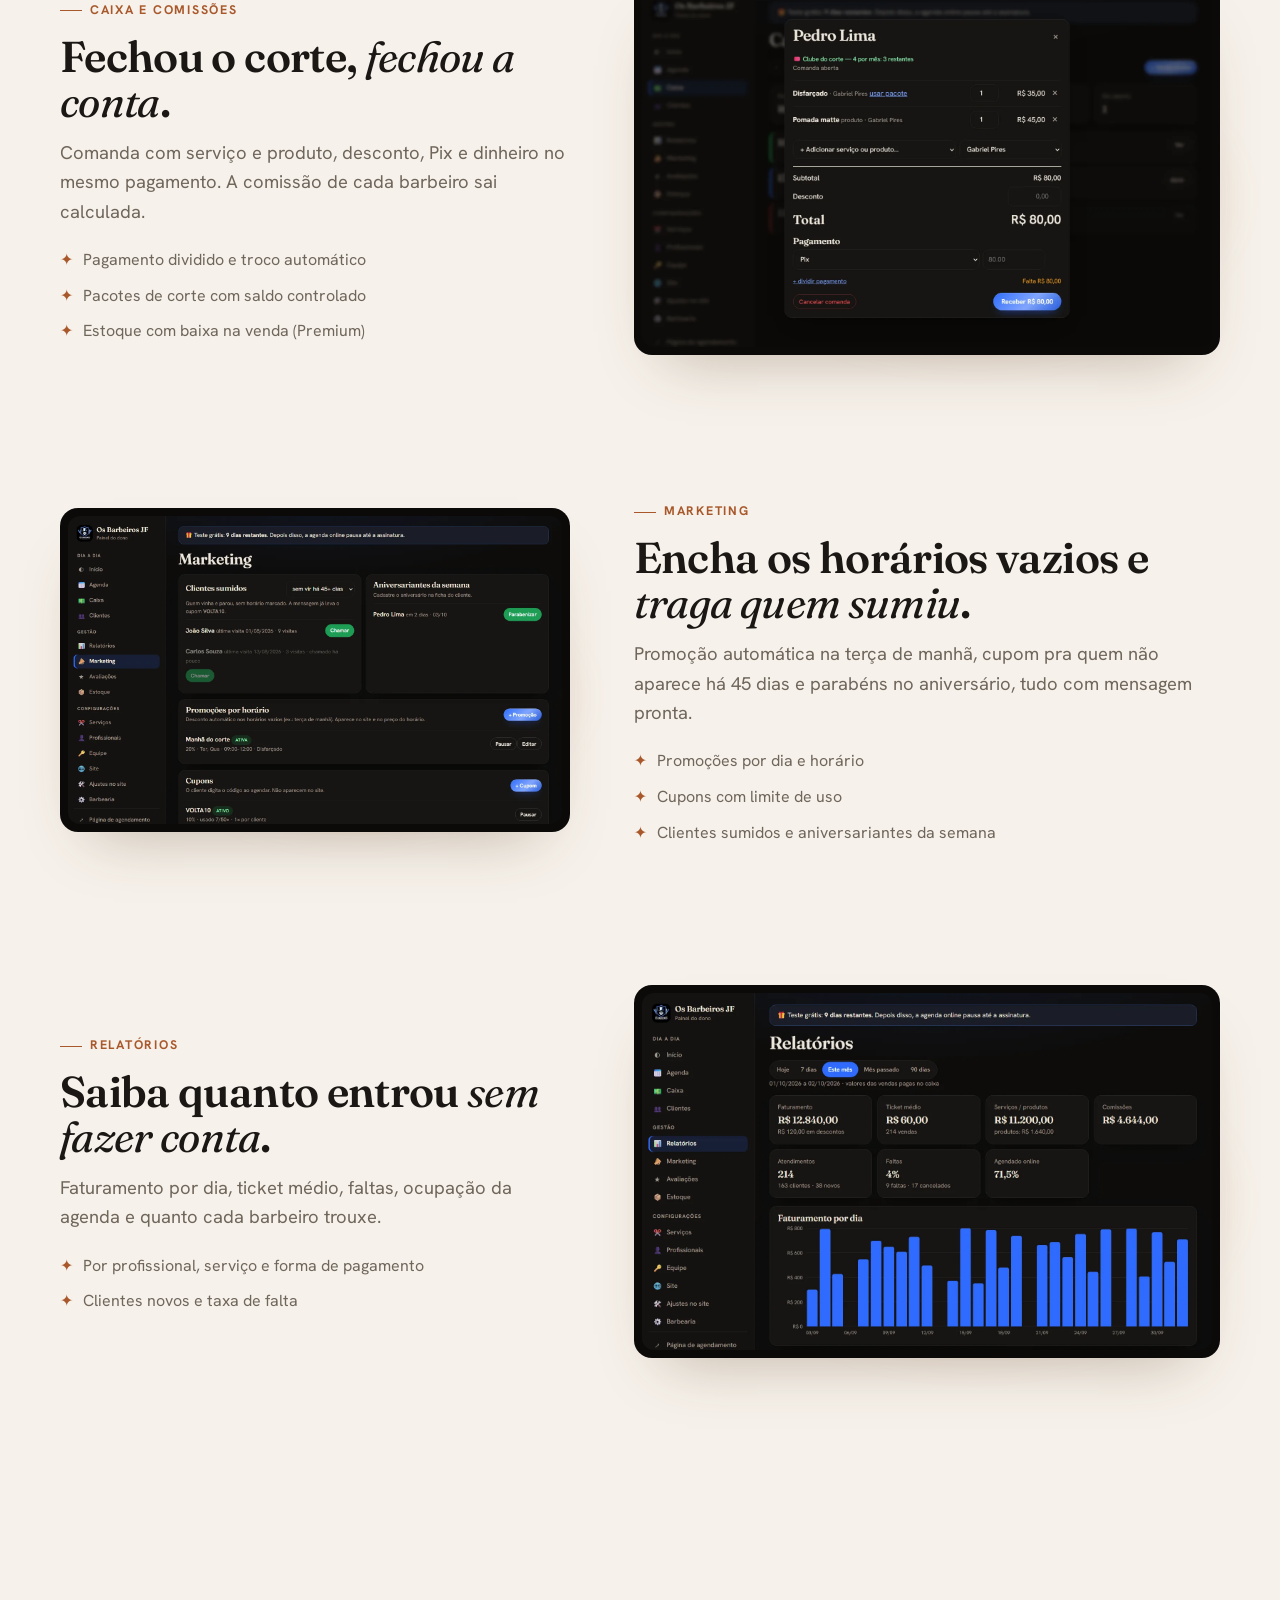
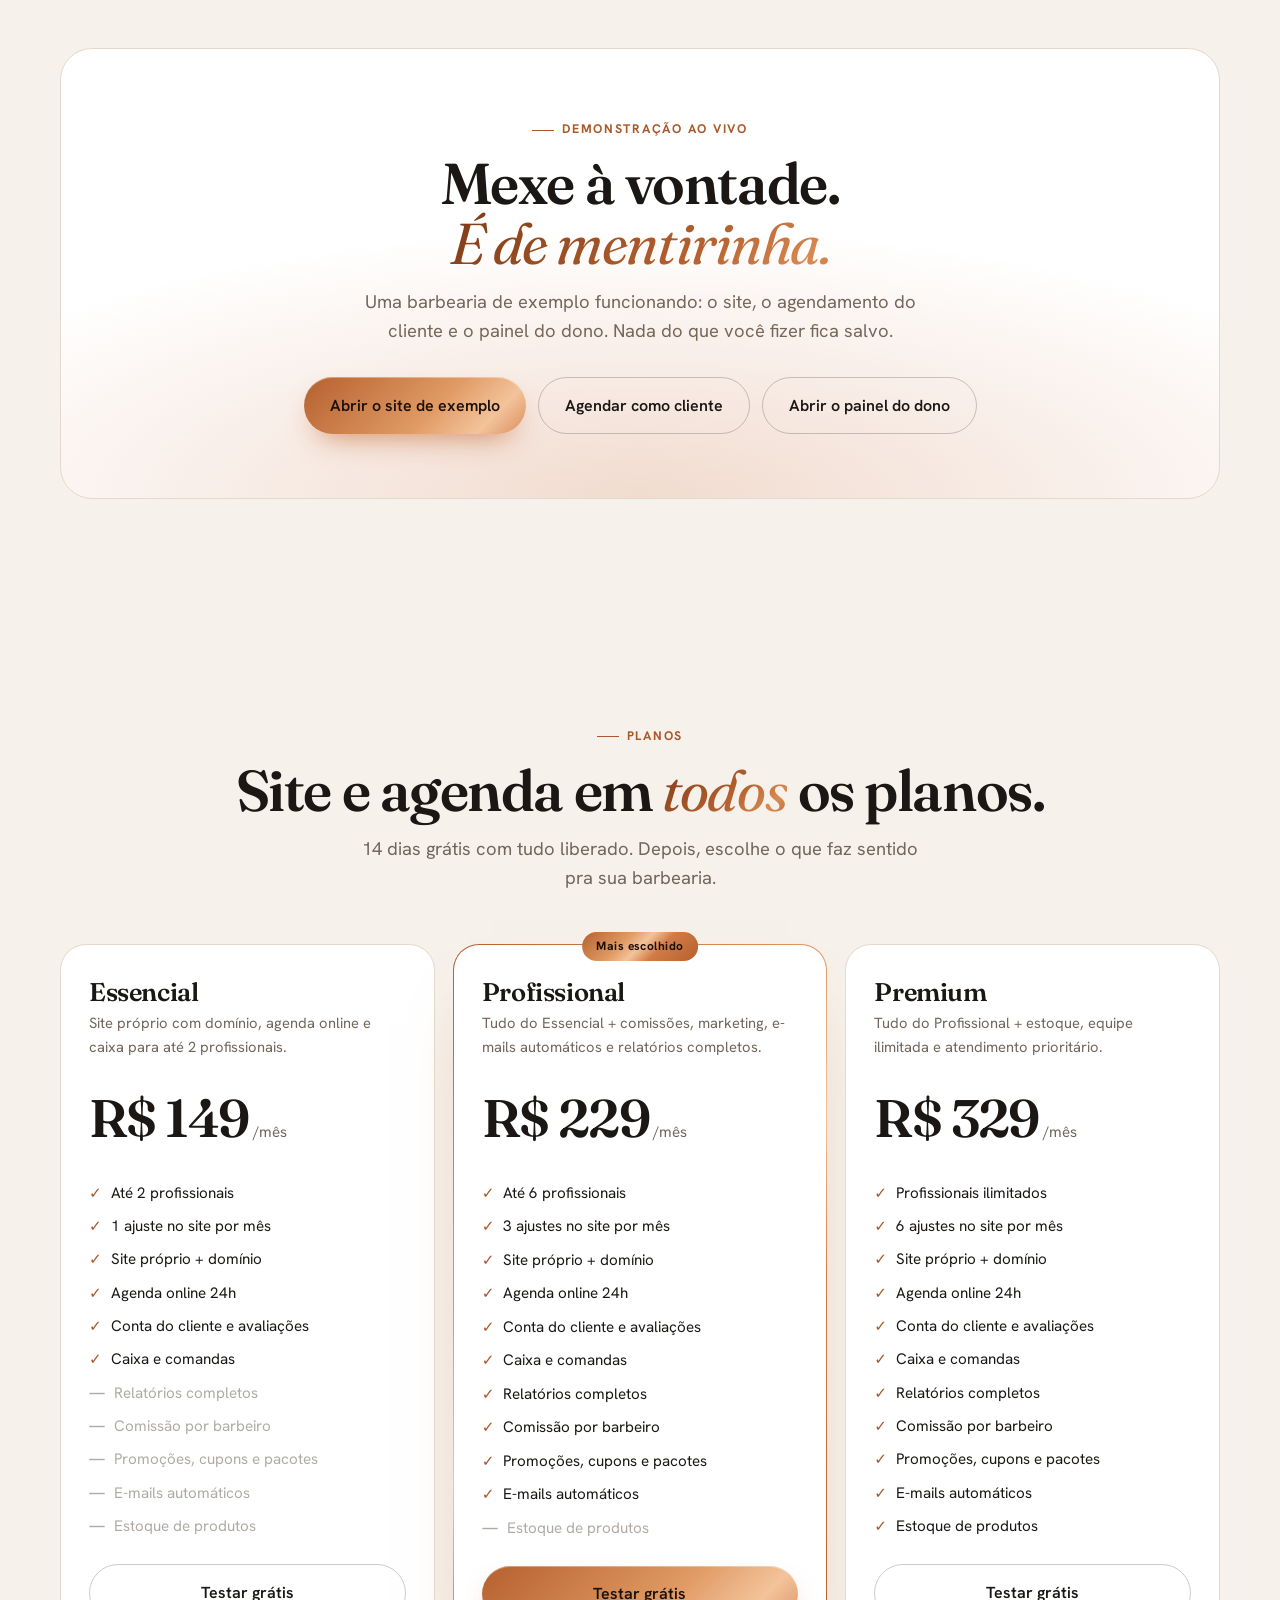
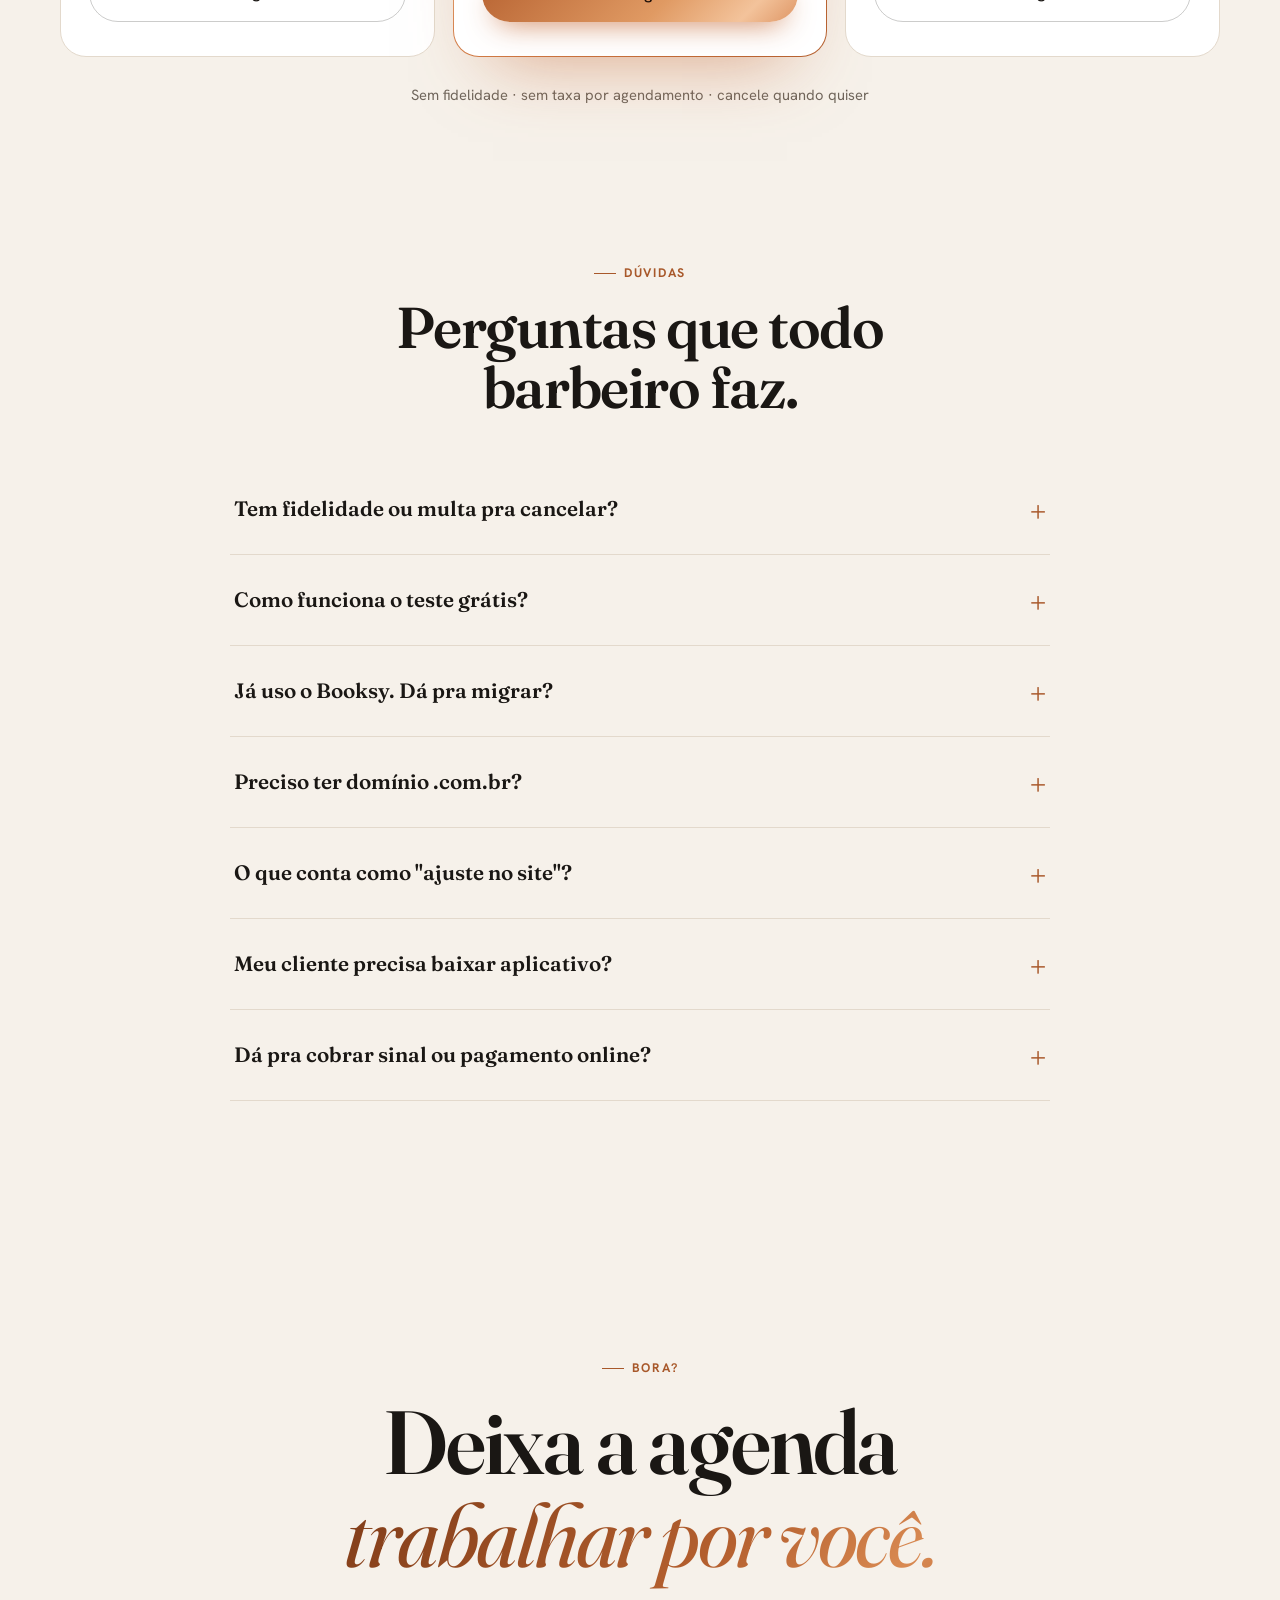
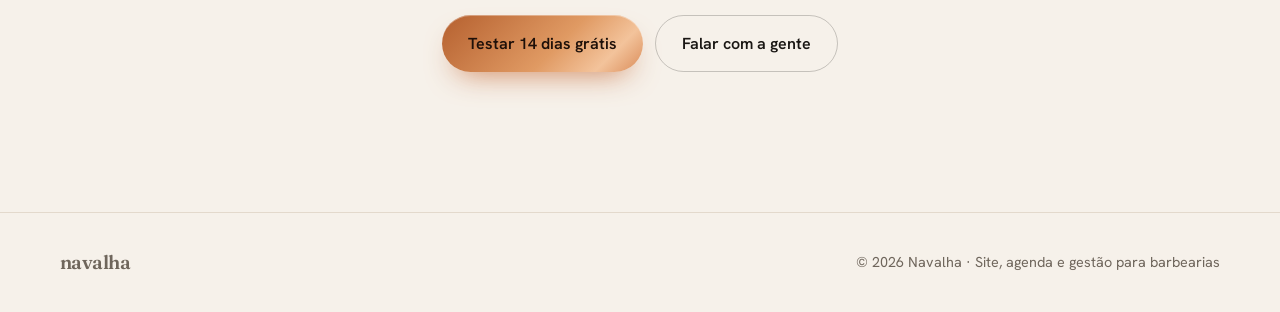
==== commit d9c68b53: "Demo testável: tudo salva no navegador de quem testa Co-Authored-By: Claude Opus 5.5 <noreply@anthro" ====
--- a/index.html
+++ b/index.html
@@ -121,7 +121,7 @@
 
 <footer><div class="wrap"><span class="logo" style="font-size:1.2rem">navalha</span><span>© <span id="ano"></span> Navalha · Site, agenda e gestão para barbearias</span></div></footer>
 
-<script src="mock.js"></script>
+<script src="js/banco-local.js"></script>
 <script src="js/comum.js"></script>
 <script src="js/vendas.js"></script>
 </body>
--- a/css/vendas.css
+++ b/css/vendas.css
@@ -189,9 +189,25 @@
 .revela { opacity: 0; transform: translateY(40px); transition: opacity .9s cubic-bezier(.2,.8,.2,1), transform .9s cubic-bezier(.2,.8,.2,1); }
 .revela.esq { transform: translateX(-60px); } .revela.dir { transform: translateX(60px); }
 .revela.on { opacity: 1; transform: none; }
+/* celular: nada de rolagem para o lado (animações laterais viram verticais) */
+html, body { overflow-x: clip; }
+@media (max-width: 700px) { .revela.esq:not(.on), .revela.dir:not(.on) { transform: translateY(30px); } }
 .atraso-1 { transition-delay: .1s; } .atraso-2 { transition-delay: .2s; } .atraso-3 { transition-delay: .3s; }
 
 @media (prefers-reduced-motion: reduce) {
   *, *::before, *::after { animation: none !important; transition: none !important; }
   .hero h1 .p, .aparece, .note, .cel, .bolha, .revela { opacity: 1 !important; transform: none !important; }
 }
+
+/* ---------- celular: menos espaço morto entre seções ---------- */
+@media (max-width: 640px) {
+  section { padding: 64px 0; }
+  .hero { padding: 104px 0 56px; }
+  .recurso, .recurso.inv { padding: 36px 0; gap: 22px; }
+  .demo .caixa { padding: 44px 20px; border-radius: 24px; }
+  .demo .ctas .btn { width: 100%; }
+  .planos { margin-top: 32px; }
+  .faq { margin-top: 28px; }
+  .faq summary { font-size: 1.08rem; padding: 18px 2px; }
+  .final { padding: 84px 0; }
+}
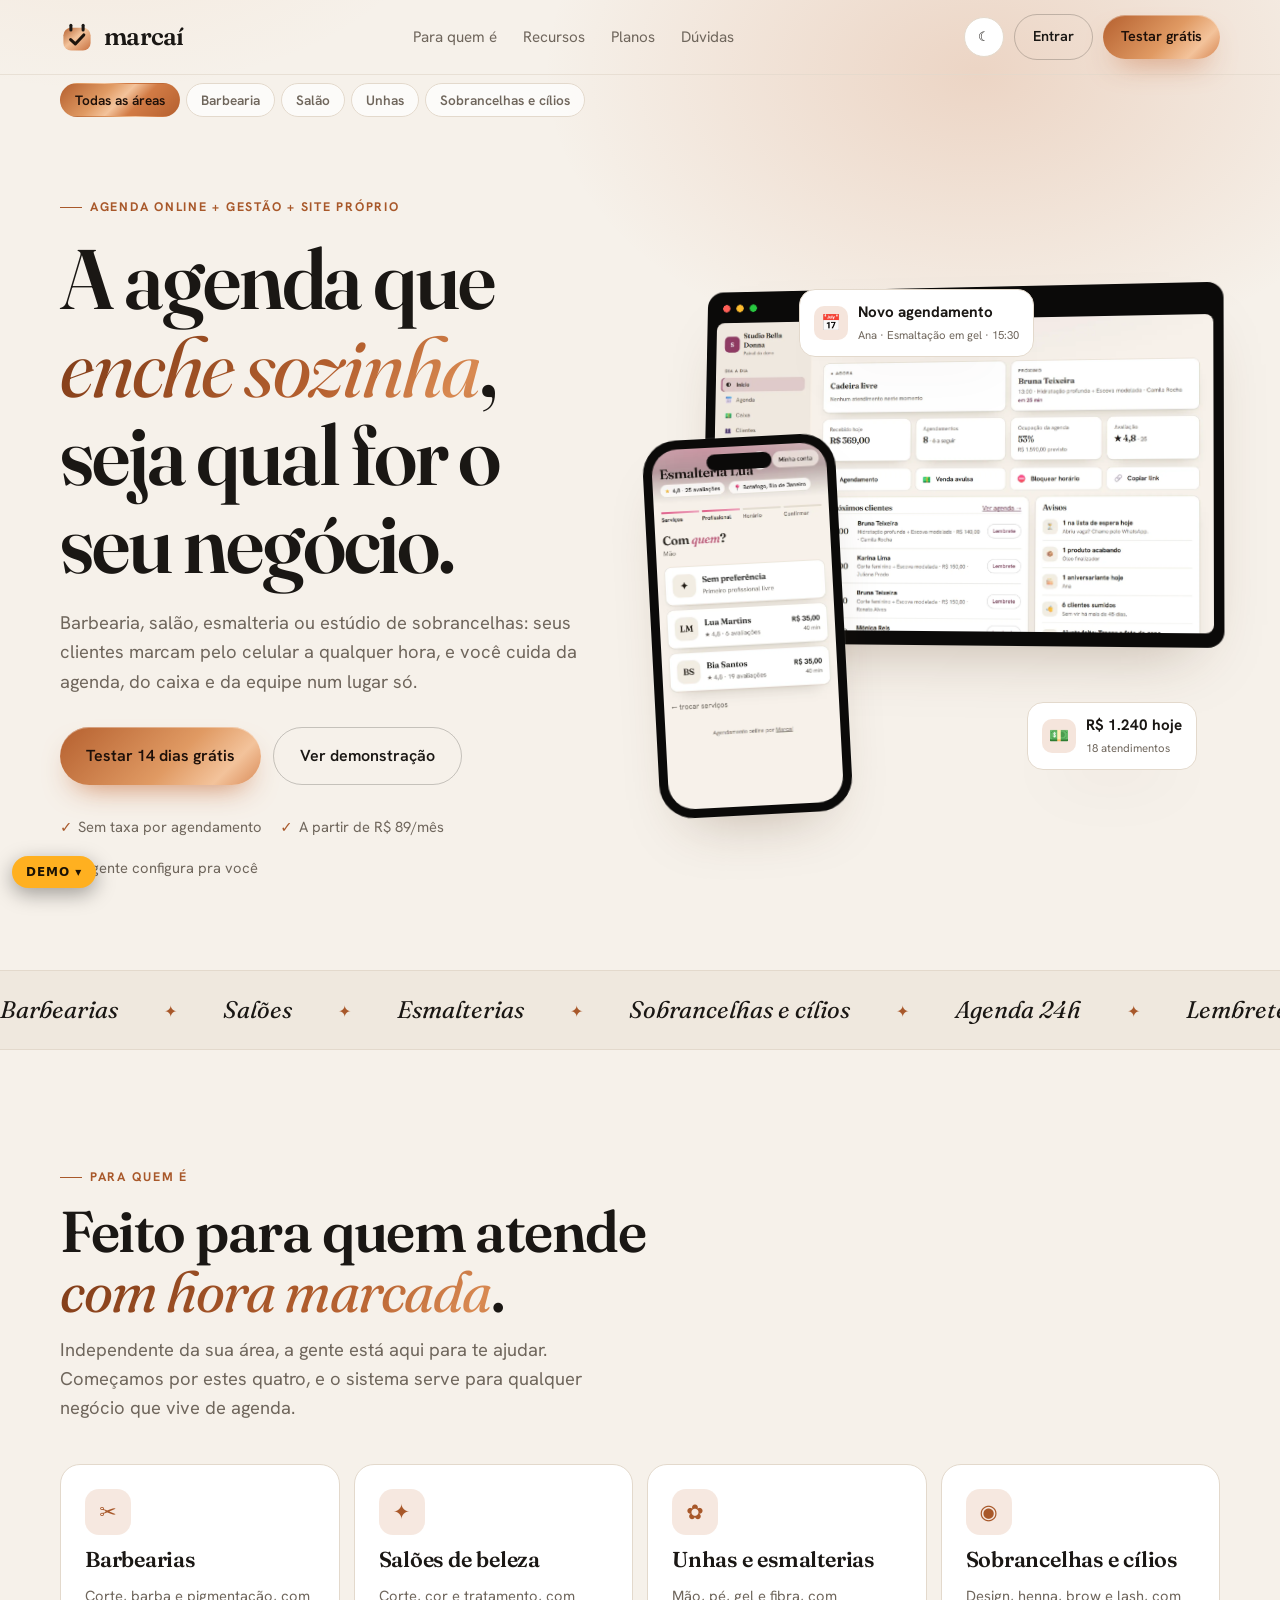
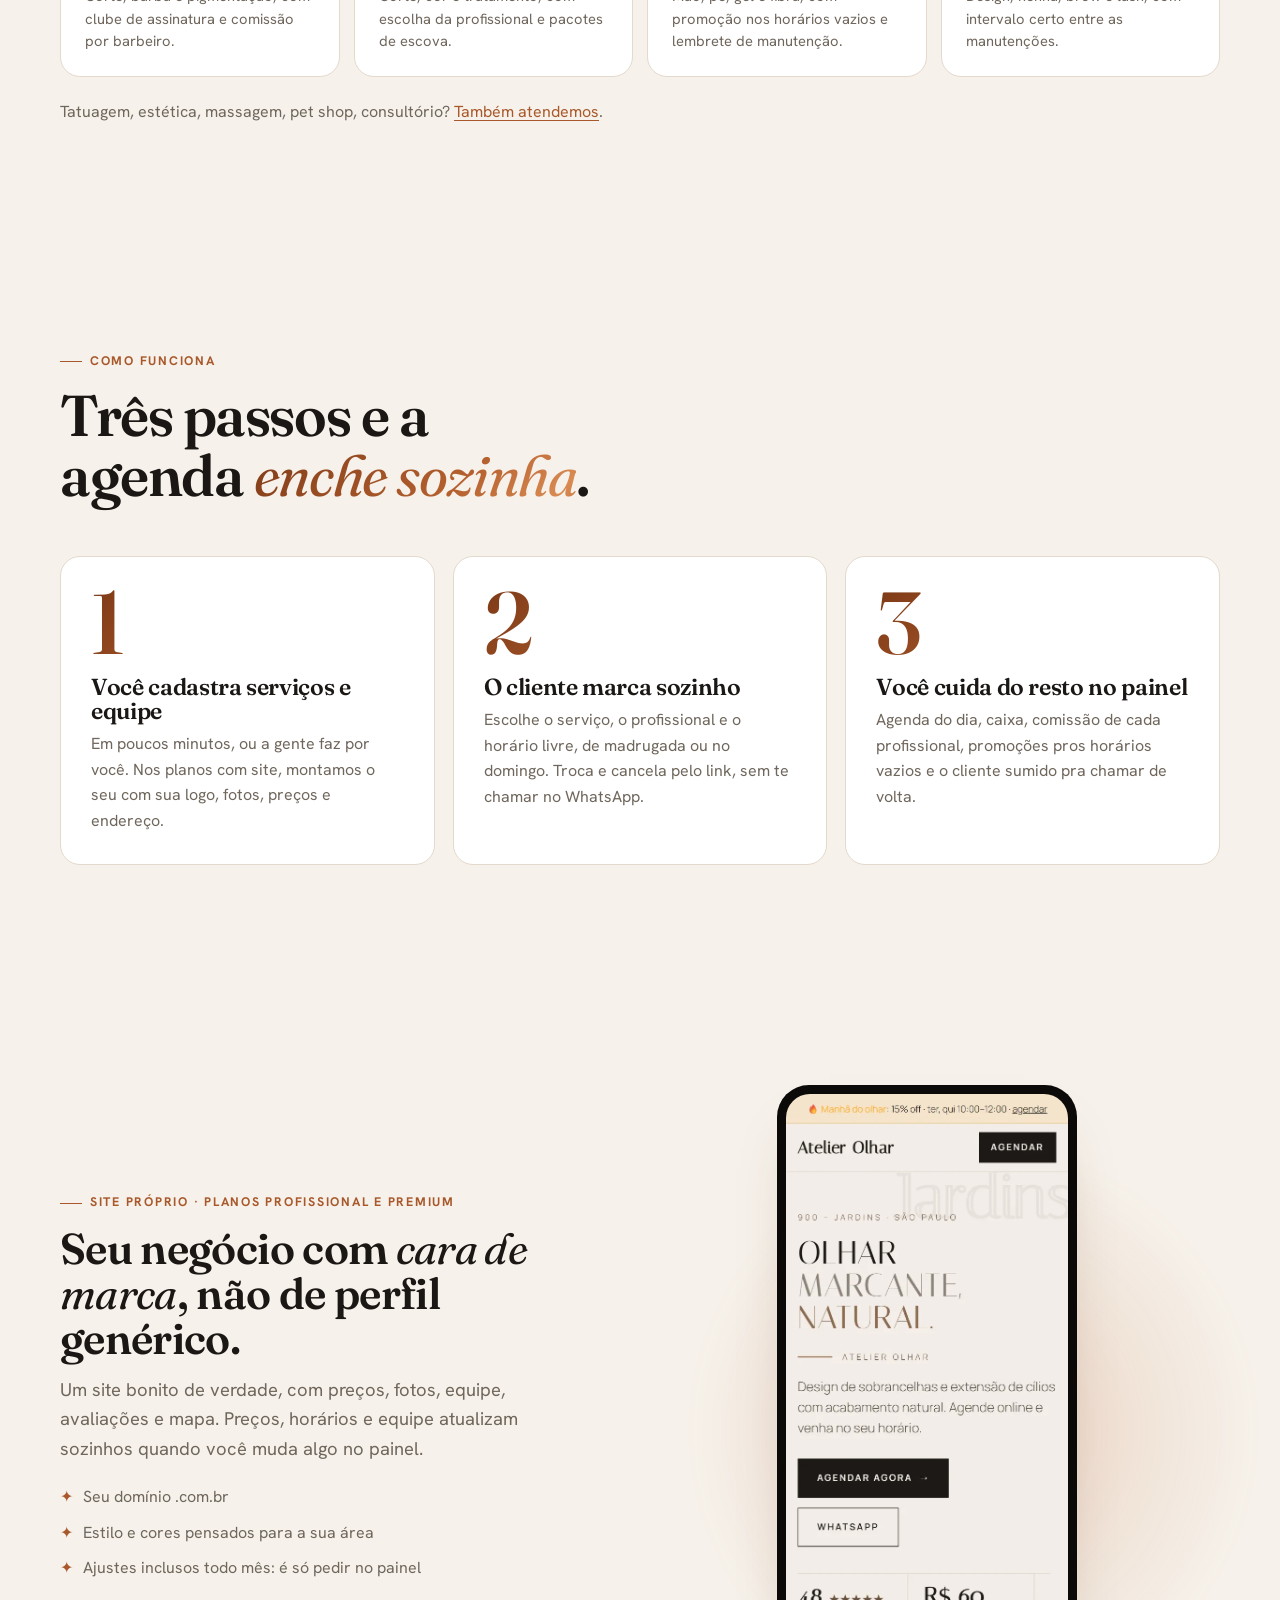
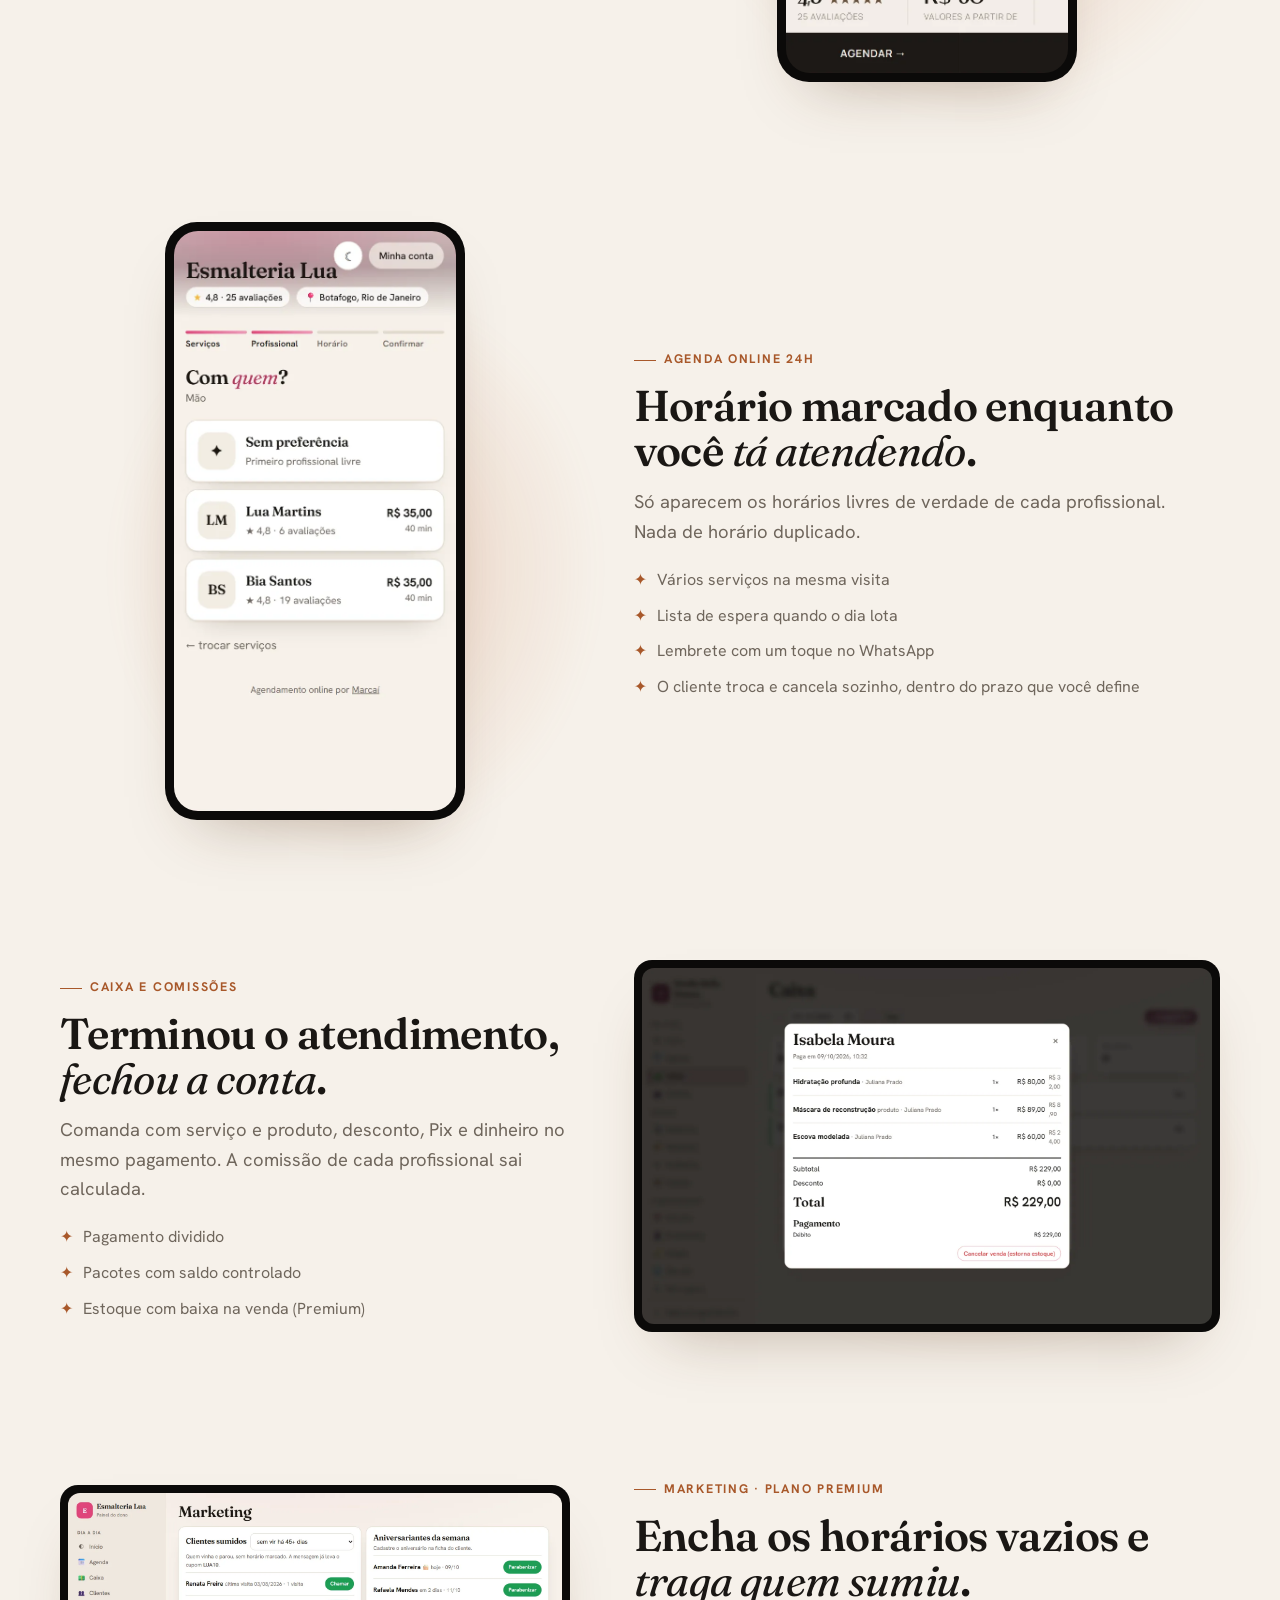
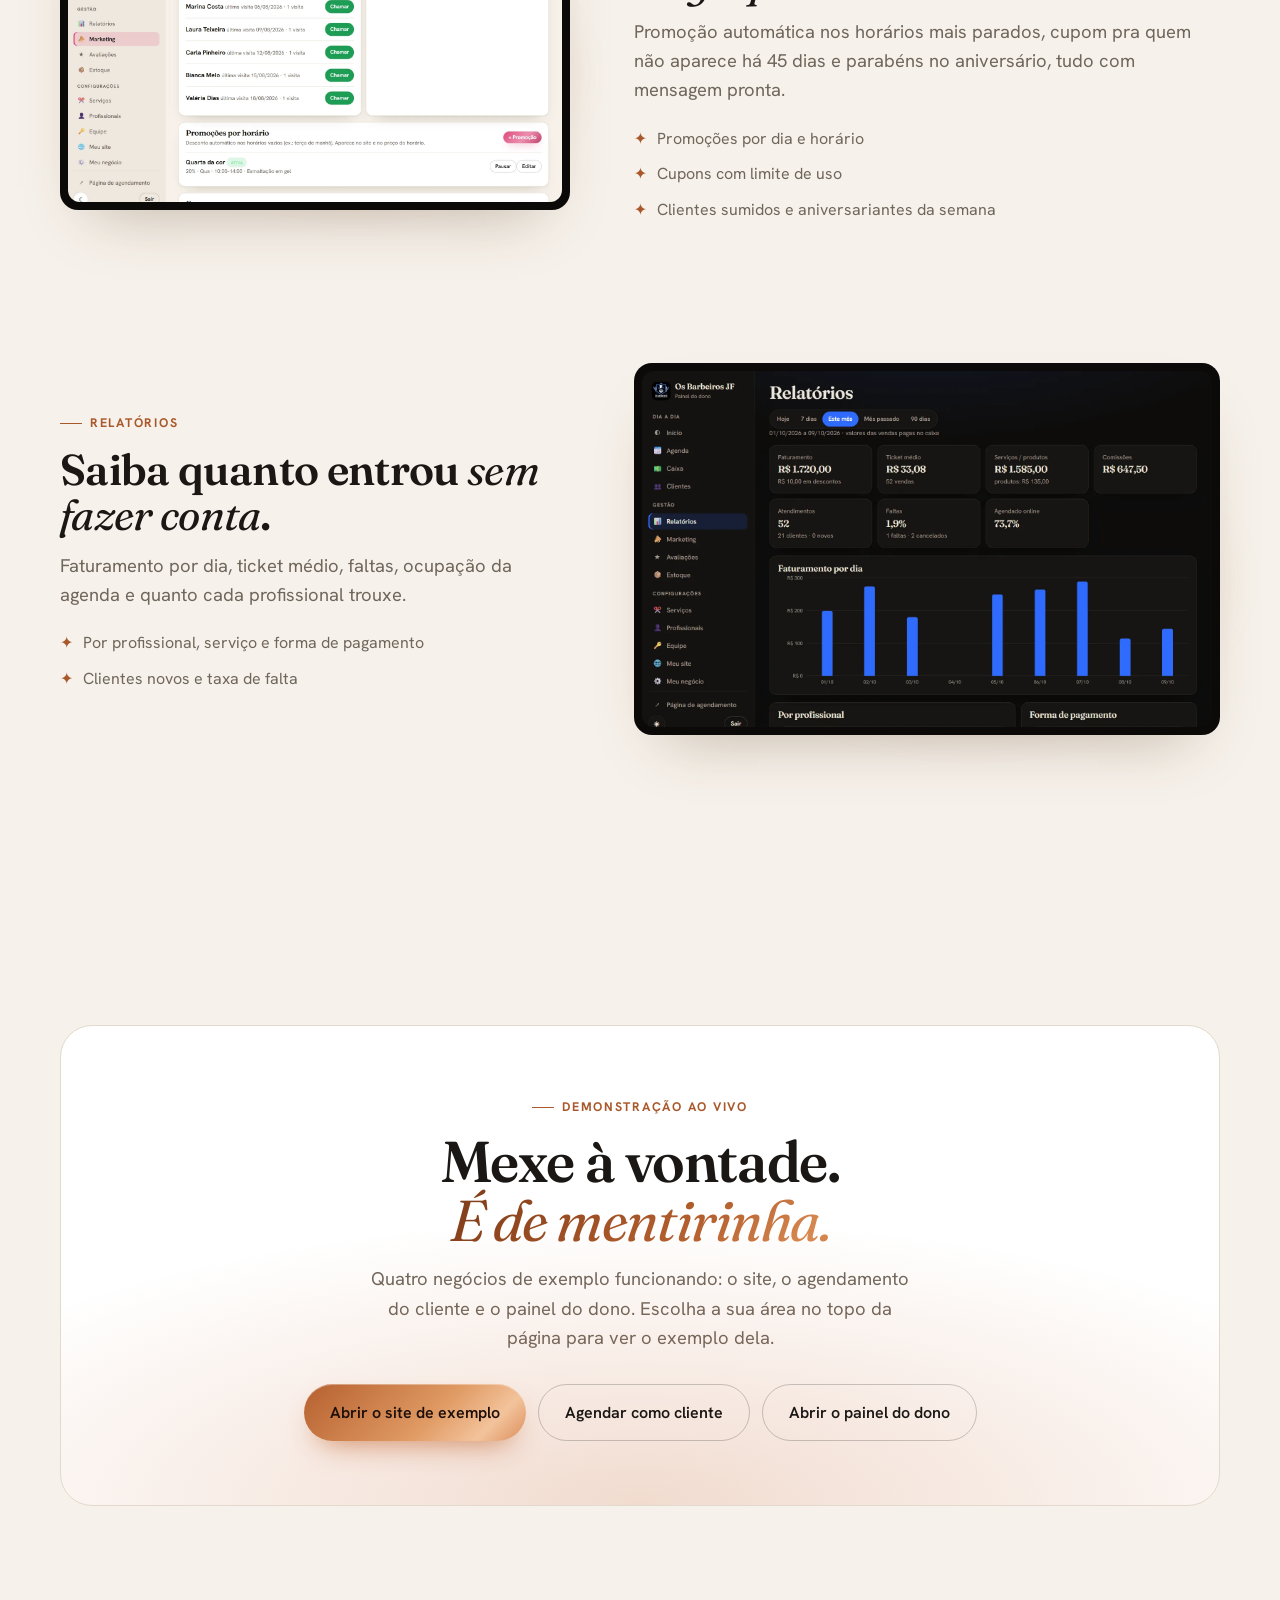
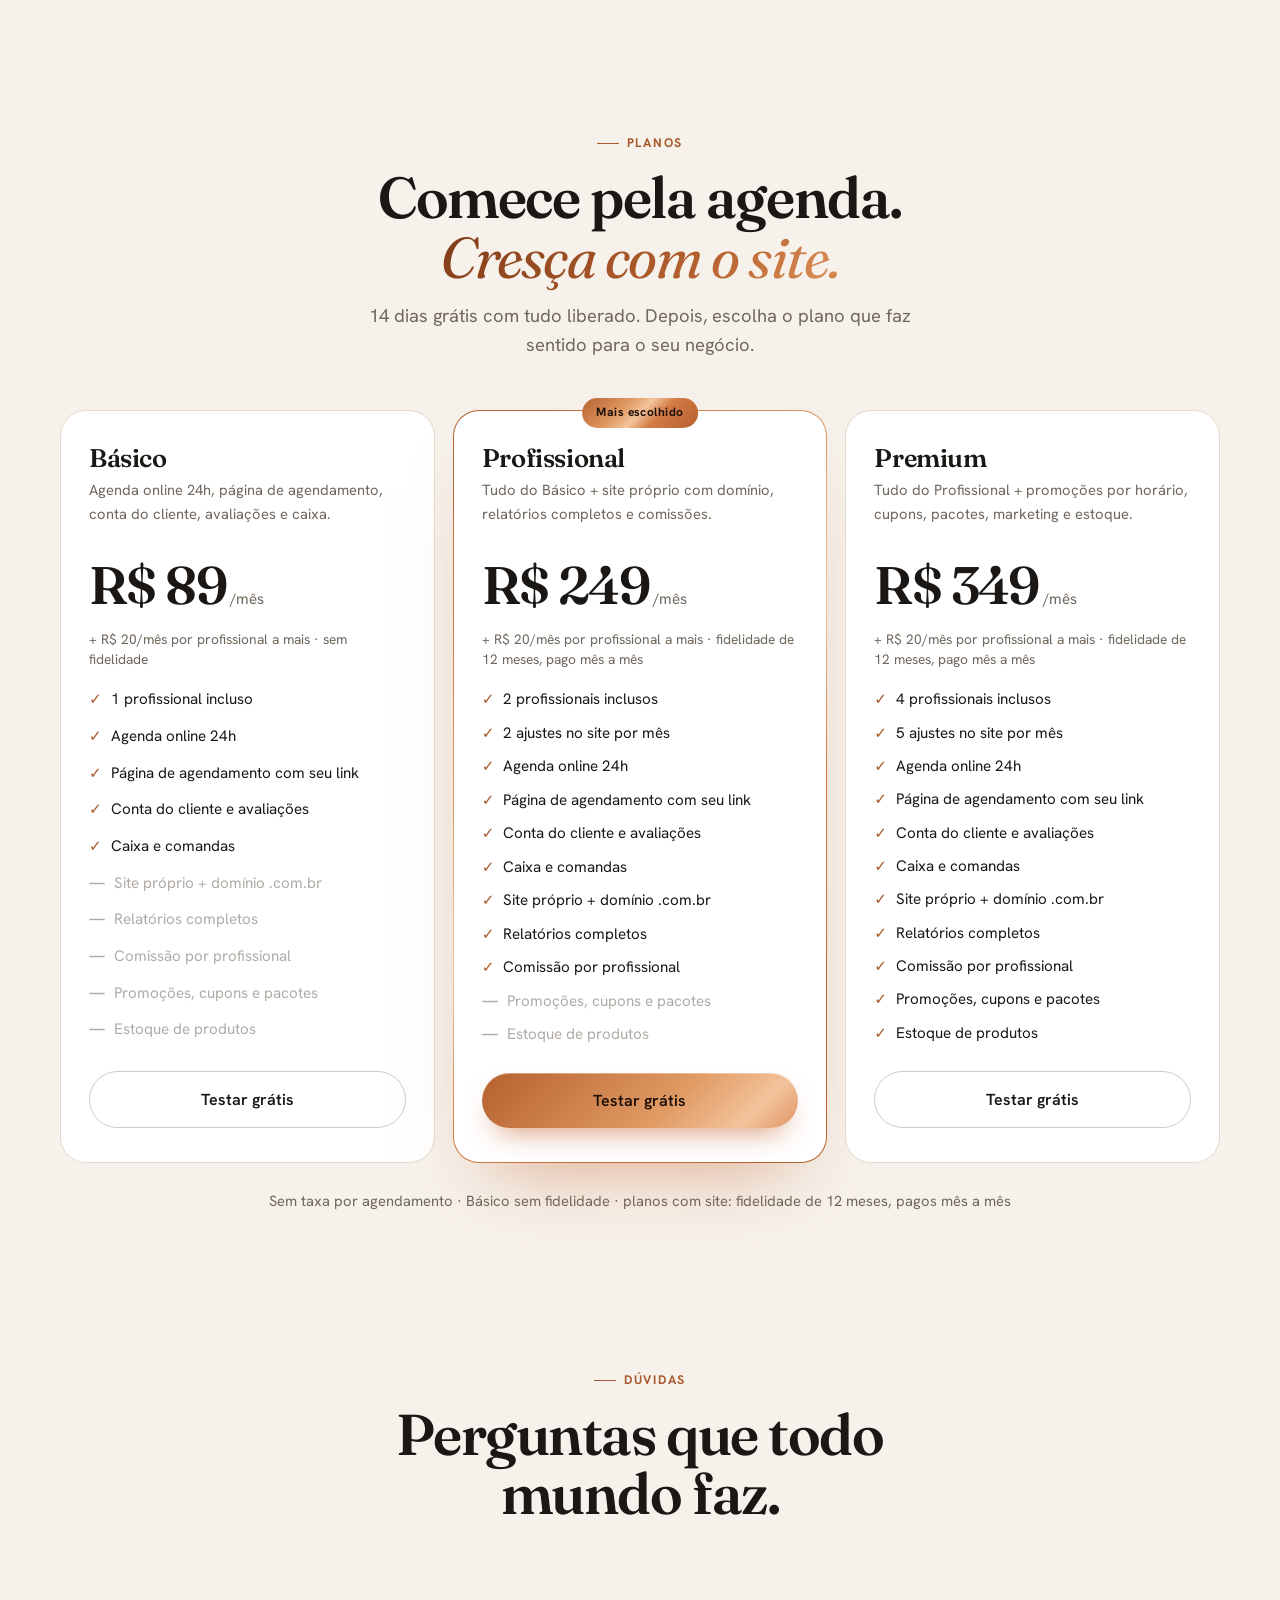
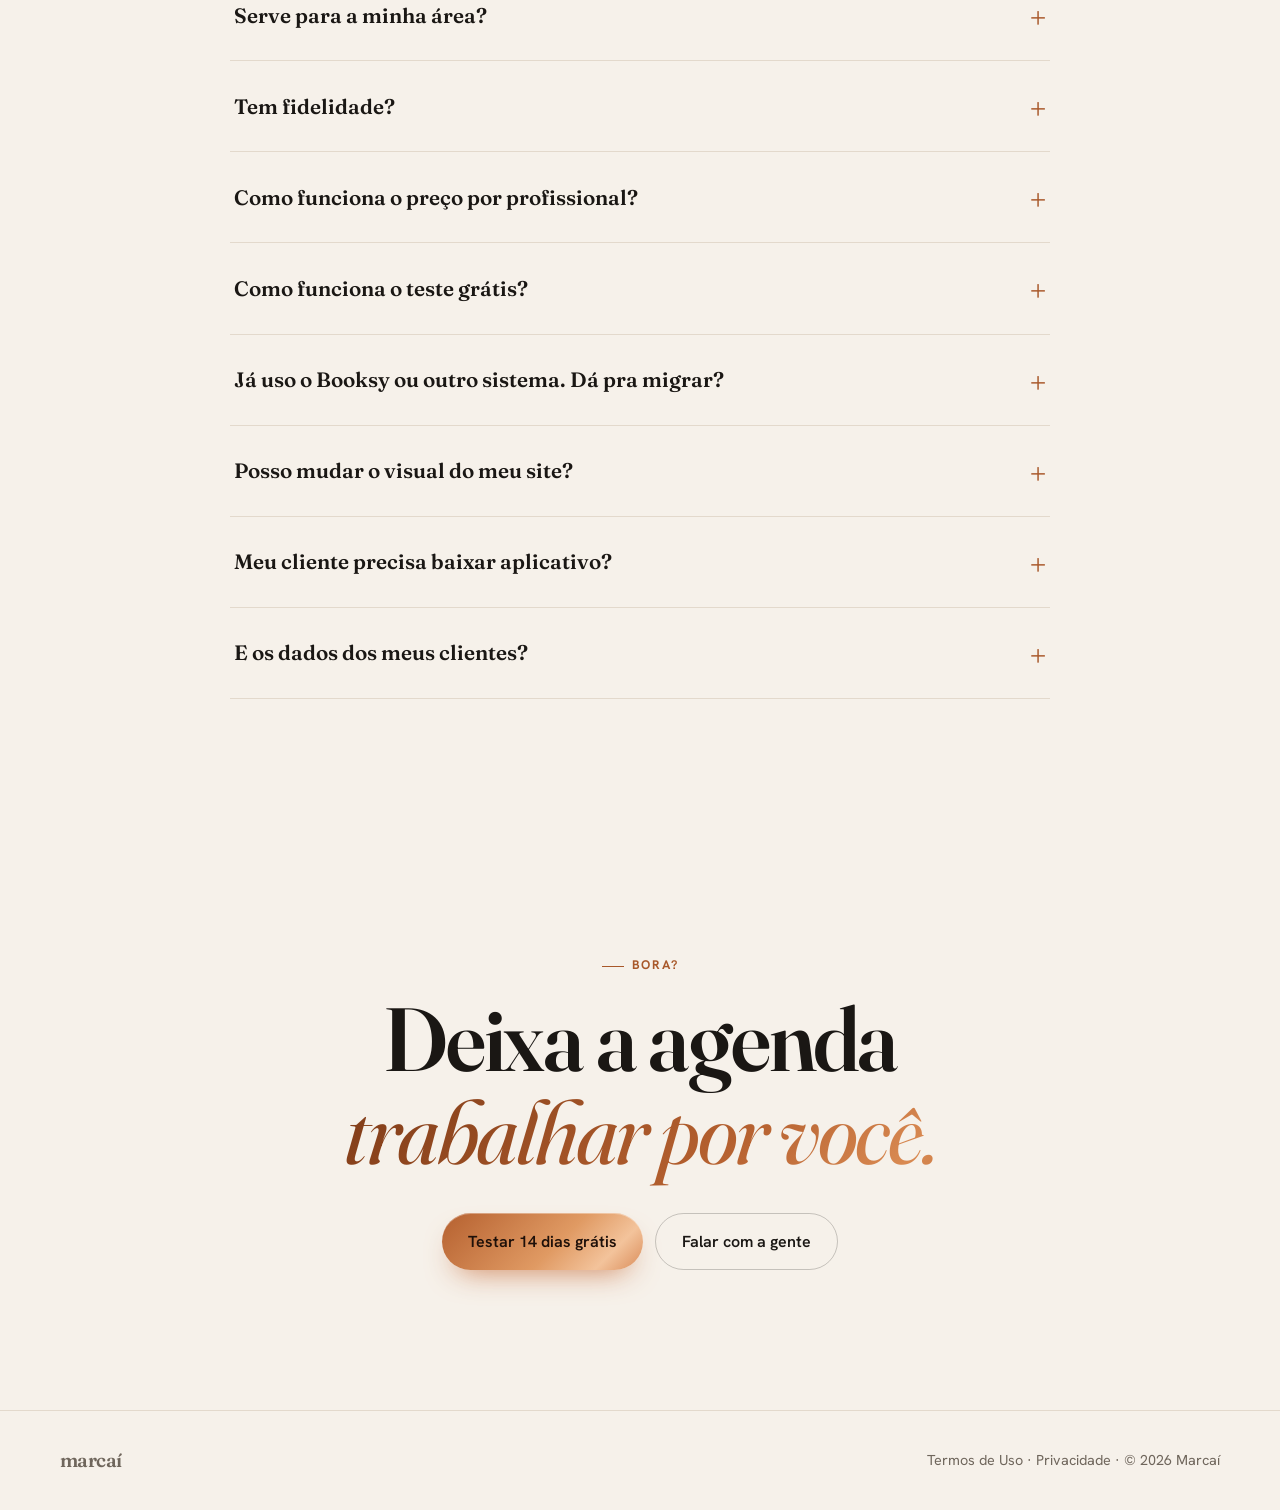
==== commit 519a4ba6: "Marcaí: 4 áreas, exemplos, documentos legais e aceite Co-Authored-By: Claude Opus 5.5 <noreply@anthr" ====
--- a/index.html
+++ b/index.html
@@ -3,11 +3,11 @@
 <head>
 <meta charset="utf-8">
 <meta name="viewport" content="width=device-width, initial-scale=1">
-<title>Navalha · Site, agenda e gestão para barbearias</title>
-<meta name="description" content="Site próprio com domínio, agenda online 24h, caixa, comissões e marketing para barbearias. Teste 14 dias grátis, sem fidelidade.">
+<title>Marcaí · Agenda online, site e gestão para quem atende com hora marcada</title>
+<meta name="description" content="Agenda online 24h, caixa, comissões, marketing e site próprio para barbearias, salões, esmalterias e estúdios de sobrancelhas e cílios. Teste 14 dias grátis.">
 <meta name="theme-color" content="#0e0d0c">
-<script>(function () { try { var t = JSON.parse(localStorage.getItem("navalha_tema")); if (t) document.documentElement.dataset.tema = t; } catch (e) {} })();</script>
-<link rel="icon" href="data:image/svg+xml,%3Csvg xmlns='http://www.w3.org/2000/svg' viewBox='0 0 40 40'%3E%3Crect width='40' height='40' rx='10' fill='%230e0d0c'/%3E%3Cpath d='M9 27 29 9c3-2 6 1 4 4L14 31z' fill='%23e09a63'/%3E%3Cpath d='M14 31 8 36' stroke='%23efe7dc' stroke-width='3' stroke-linecap='round'/%3E%3C/svg%3E">
+<script>(function () { try { var t = JSON.parse(localStorage.getItem("navalha_tema")); if (t) document.documentElement.dataset.tema = t; var s = new URLSearchParams(location.search).get("seg"); if (s) document.documentElement.dataset.seg = s; } catch (e) {} })();</script>
+<link rel="icon" href="data:image/svg+xml,%3Csvg xmlns='http://www.w3.org/2000/svg' viewBox='0 0 40 40'%3E%3Crect x='4' y='9' width='32' height='27' rx='9' fill='%23e09a63'/%3E%3Crect x='11' y='4.5' width='3.6' height='9' rx='1.8' fill='%230e0d0c'/%3E%3Crect x='25.4' y='4.5' width='3.6' height='9' rx='1.8' fill='%230e0d0c'/%3E%3Cpath d='M12.5 23 18 28.2 28 17.6' fill='none' stroke='%231d130c' stroke-width='3.6' stroke-linecap='round' stroke-linejoin='round'/%3E%3C/svg%3E">
 <link rel="preconnect" href="https://fonts.googleapis.com">
 <link rel="preconnect" href="https://fonts.gstatic.com" crossorigin>
 <link href="https://fonts.googleapis.com/css2?family=Fraunces:ital,opsz,wght@0,9..144,400;0,9..144,600;1,9..144,400&family=Hanken+Grotesk:wght@400;500;600;700&display=swap" rel="stylesheet">
@@ -16,99 +16,115 @@
 <body>
 
 <header id="topo"><div class="wrap">
-  <a href="#" class="logo" aria-label="Navalha">
-    <svg viewBox="0 0 40 40" aria-hidden="true"><defs><linearGradient id="lg" x1="0" y1="0" x2="1" y2="1"><stop offset="0" stop-color="#b5602f"/><stop offset=".45" stop-color="#f3c39b"/><stop offset="1" stop-color="#c8703f"/></linearGradient></defs>
-      <path d="M8 27 29 8c3-2.4 6.6 1.2 4.2 4.2L14 32z" fill="url(#lg)"/><path d="M14 32 7 38" stroke="currentColor" stroke-width="3.2" stroke-linecap="round"/><circle cx="14" cy="32" r="2.2" fill="currentColor"/></svg>
-    navalha</a>
-  <nav class="menu"><a class="ln" href="#como">Como funciona</a><a class="ln" href="#recursos">Recursos</a><a class="ln" href="#planos">Planos</a><a class="ln" href="#duvidas">Dúvidas</a></nav>
+  <a href="./" class="logo" aria-label="Marcaí">
+    <svg viewBox="0 0 40 40" aria-hidden="true"><defs><linearGradient id="lg" x1="0" y1="0" x2="1" y2="1"><stop offset="0" stop-color="var(--logo-1, #b5602f)"/><stop offset=".45" stop-color="var(--logo-2, #f3c39b)"/><stop offset="1" stop-color="var(--logo-3, #c8703f)"/></linearGradient></defs>
+      <rect x="4" y="9" width="32" height="27" rx="9" fill="url(#lg)"/><rect x="11" y="4.5" width="3.6" height="9" rx="1.8" fill="currentColor"/><rect x="25.4" y="4.5" width="3.6" height="9" rx="1.8" fill="currentColor"/><path d="M12.5 23 18 28.2 28 17.6" fill="none" stroke="#1d130c" stroke-width="3.6" stroke-linecap="round" stroke-linejoin="round"/></svg>
+    marcaí</a>
+  <nav class="menu"><a class="ln" href="#areas">Para quem é</a><a class="ln" href="#recursos">Recursos</a><a class="ln" href="#planos">Planos</a><a class="ln" href="#duvidas">Dúvidas</a></nav>
   <div class="topo-acoes"><span id="tema"></span><a class="btn btn-sm so-desk" href="painel.html">Entrar</a><a class="btn btn-cobre btn-sm" href="painel.html">Testar grátis</a></div>
-</div></header>
+</div>
+<div class="segmentos" role="tablist" aria-label="Escolha sua área"><div class="wrap">
+  <button role="tab" data-seg="">Todas as áreas</button><button role="tab" data-seg="barbearia">Barbearia</button><button role="tab" data-seg="salao">Salão</button><button role="tab" data-seg="unhas">Unhas</button><button role="tab" data-seg="cilios">Sobrancelhas e cílios</button>
+</div></div></header>
 
 <main>
   <section class="hero"><div class="wrap grade">
     <div>
-      <span class="rotulo aparece" style="animation-delay:.05s">Site + agenda + gestão pra barbearia</span>
-      <h1 id="titulo">Chega de agenda no <em class="cobre">papel</em> e cliente sumido.</h1>
-      <p class="lead aparece" style="animation-delay:.9s">Sua barbearia com site próprio, agenda online 24h e caixa num lugar só. O cliente marca sozinho pelo celular, você só se preocupa com o corte.</p>
+      <span class="rotulo aparece" style="animation-delay:.05s" data-k="rotulo">Agenda online + gestão + site próprio</span>
+      <h1 id="titulo" data-k="titulo">A agenda que <em class="cobre">enche sozinha</em>, seja qual for o seu negócio.</h1>
+      <p class="lead aparece" style="animation-delay:.9s" data-k="lead">Barbearia, salão, esmalteria ou estúdio de sobrancelhas: seus clientes marcam pelo celular a qualquer hora, e você cuida da agenda, do caixa e da equipe num lugar só.</p>
       <div class="ctas aparece" style="animation-delay:1.05s"><a class="btn btn-cobre" href="painel.html">Testar 14 dias grátis</a><a class="btn" href="#demo">Ver demonstração</a></div>
-      <div class="selos aparece" style="animation-delay:1.2s"><span>Sem fidelidade</span><span>Site e domínio inclusos</span><span>A gente monta pra você</span></div>
+      <div class="selos aparece" style="animation-delay:1.2s"><span>Sem taxa por agendamento</span><span>A partir de R$ 89/mês</span><span>A gente configura pra você</span></div>
     </div>
     <div class="palco" id="palco">
-      <div class="note"><img src="img/tela-painel.webp" alt="Painel do Navalha com o resumo do dia"></div>
-      <div class="cel"><img src="img/tela-agendar.webp" alt="Cliente escolhendo horário pelo celular"></div>
-      <div class="bolha b1"><span class="ic">📅</span><div><b>Novo agendamento</b><small>João · Disfarçado · 15:30</small></div></div>
+      <div class="note"><img data-img="painel" src="img/tela-painel.webp" alt="Painel do Marcaí com o resumo do dia"></div>
+      <div class="cel"><img data-img="agendar" src="img/tela-agendar.webp" alt="Cliente escolhendo horário pelo celular"></div>
+      <div class="bolha b1"><span class="ic">📅</span><div><b>Novo agendamento</b><small data-k="bolha">Ana · Esmaltação em gel · 15:30</small></div></div>
       <div class="bolha b2"><span class="ic">💵</span><div><b>R$ 1.240 hoje</b><small>18 atendimentos</small></div></div>
     </div>
   </div></section>
 
   <div class="faixa" aria-hidden="true"><div id="faixa"></div></div>
 
+  <section id="areas"><div class="wrap">
+    <div class="revela"><span class="rotulo">Para quem é</span><h2 style="margin-top:14px">Feito para quem atende<br><em class="cobre">com hora marcada</em>.</h2>
+      <p class="lead" style="margin-top:14px">Independente da sua área, a gente está aqui para te ajudar. Começamos por estes quatro, e o sistema serve para qualquer negócio que vive de agenda.</p></div>
+    <div class="areas">
+      <a class="area revela atraso-1" href="?seg=barbearia" data-ir-seg="barbearia"><span class="ic">✂</span><b>Barbearias</b><small>Corte, barba e pigmentação, com clube de assinatura e comissão por barbeiro.</small></a>
+      <a class="area revela atraso-2" href="?seg=salao" data-ir-seg="salao"><span class="ic">✦</span><b>Salões de beleza</b><small>Corte, cor e tratamento, com escolha da profissional e pacotes de escova.</small></a>
+      <a class="area revela atraso-3" href="?seg=unhas" data-ir-seg="unhas"><span class="ic">✿</span><b>Unhas e esmalterias</b><small>Mão, pé, gel e fibra, com promoção nos horários vazios e lembrete de manutenção.</small></a>
+      <a class="area revela atraso-4" href="?seg=cilios" data-ir-seg="cilios"><span class="ic">◉</span><b>Sobrancelhas e cílios</b><small>Design, henna, brow e lash, com intervalo certo entre as manutenções.</small></a>
+    </div>
+    <p class="nota-areas revela">Tatuagem, estética, massagem, pet shop, consultório? <a href="#duvidas">Também atendemos</a>.</p>
+  </div></section>
+
   <section id="como"><div class="wrap">
     <div class="revela"><span class="rotulo">Como funciona</span><h2 style="margin-top:14px">Três passos e a<br>agenda <em class="cobre">enche sozinha</em>.</h2></div>
     <div class="passos">
-      <div class="passo revela atraso-1"><span class="n cobre">1</span><h3>A gente monta seu site</h3><p>Com sua logo, suas fotos, seus preços e seu endereço. Pode até usar o seu domínio .com.br. Você não mexe em nada técnico.</p></div>
-      <div class="passo revela atraso-2"><span class="n cobre">2</span><h3>O cliente marca sozinho</h3><p>Escolhe o serviço, o barbeiro e o horário livre, de madrugada ou no domingo. Troca e cancela pelo link, sem te chamar no WhatsApp.</p></div>
-      <div class="passo revela atraso-3"><span class="n cobre">3</span><h3>Você cuida do resto no painel</h3><p>Agenda do dia, caixa, comissão de cada barbeiro, promoções pros horários vazios e o cliente sumido pra chamar de volta.</p></div>
+      <div class="passo revela atraso-1"><span class="n cobre">1</span><h3>Você cadastra serviços e equipe</h3><p>Em poucos minutos, ou a gente faz por você. Nos planos com site, montamos o seu com sua logo, fotos, preços e endereço.</p></div>
+      <div class="passo revela atraso-2"><span class="n cobre">2</span><h3>O cliente marca sozinho</h3><p data-k="passo2">Escolhe o serviço, o profissional e o horário livre, de madrugada ou no domingo. Troca e cancela pelo link, sem te chamar no WhatsApp.</p></div>
+      <div class="passo revela atraso-3"><span class="n cobre">3</span><h3>Você cuida do resto no painel</h3><p>Agenda do dia, caixa, comissão de cada profissional, promoções pros horários vazios e o cliente sumido pra chamar de volta.</p></div>
     </div>
   </div></section>
 
   <section id="recursos" style="padding-top:40px"><div class="wrap">
     <div class="recurso">
-      <div class="revela esq"><span class="rotulo">Site próprio</span><h3>Sua barbearia com <em>cara de marca</em>, não de perfil genérico.</h3>
-        <p class="lead">Um site bonito de verdade, com preços, fotos, equipe, avaliações e mapa. Atualiza sozinho quando você muda algo no painel.</p>
-        <ul><li>Domínio próprio em todos os planos</li><li>Dois estilos visuais e a cor da sua marca</li><li>Ajustes inclusos todo mês: é só pedir no painel</li></ul></div>
-      <div class="rec-img revela dir"><div class="moldura cel-m"><img src="img/tela-site.webp" alt="Site da barbearia no celular" loading="lazy"></div></div>
+      <div class="revela esq"><span class="rotulo">Site próprio · planos Profissional e Premium</span><h3 data-k="siteTitulo">Seu negócio com <em>cara de marca</em>, não de perfil genérico.</h3>
+        <p class="lead">Um site bonito de verdade, com preços, fotos, equipe, avaliações e mapa. Preços, horários e equipe atualizam sozinhos quando você muda algo no painel.</p>
+        <ul><li>Seu domínio .com.br</li><li>Estilo e cores pensados para a sua área</li><li>Ajustes inclusos todo mês: é só pedir no painel</li></ul></div>
+      <div class="rec-img revela dir"><div class="moldura cel-m"><img data-img="site" src="img/tela-site.webp" alt="Site no celular" loading="lazy"></div></div>
     </div>
     <div class="recurso inv">
-      <div class="revela dir"><span class="rotulo">Agenda online 24h</span><h3>Horário marcado enquanto você <em>tá cortando</em>.</h3>
-        <p class="lead">Só aparecem os horários livres de verdade de cada barbeiro. Nada de horário duplicado.</p>
+      <div class="revela dir"><span class="rotulo">Agenda online 24h</span><h3>Horário marcado enquanto você <em>tá atendendo</em>.</h3>
+        <p class="lead">Só aparecem os horários livres de verdade de cada profissional. Nada de horário duplicado.</p>
         <ul><li>Vários serviços na mesma visita</li><li>Lista de espera quando o dia lota</li><li>Lembrete com um toque no WhatsApp</li><li>O cliente troca e cancela sozinho, dentro do prazo que você define</li></ul></div>
-      <div class="rec-img revela esq"><div class="moldura cel-m"><img src="img/tela-agendar.webp" alt="Tela de agendamento" loading="lazy"></div></div>
+      <div class="rec-img revela esq"><div class="moldura cel-m"><img data-img="agendar" src="img/tela-agendar.webp" alt="Tela de agendamento" loading="lazy"></div></div>
     </div>
     <div class="recurso">
-      <div class="revela esq"><span class="rotulo">Caixa e comissões</span><h3>Fechou o corte, <em>fechou a conta</em>.</h3>
-        <p class="lead">Comanda com serviço e produto, desconto, Pix e dinheiro no mesmo pagamento. A comissão de cada barbeiro sai calculada.</p>
-        <ul><li>Pagamento dividido e troco automático</li><li>Pacotes de corte com saldo controlado</li><li>Estoque com baixa na venda (Premium)</li></ul></div>
-      <div class="rec-img revela dir"><div class="moldura"><img src="img/tela-caixa.webp" alt="Caixa com comanda aberta" loading="lazy"></div></div>
+      <div class="revela esq"><span class="rotulo">Caixa e comissões</span><h3>Terminou o atendimento, <em>fechou a conta</em>.</h3>
+        <p class="lead">Comanda com serviço e produto, desconto, Pix e dinheiro no mesmo pagamento. A comissão de cada profissional sai calculada.</p>
+        <ul><li>Pagamento dividido</li><li>Pacotes com saldo controlado</li><li>Estoque com baixa na venda (Premium)</li></ul></div>
+      <div class="rec-img revela dir"><div class="moldura"><img data-img="caixa" src="img/tela-caixa.webp" alt="Caixa com comanda aberta" loading="lazy"></div></div>
     </div>
     <div class="recurso inv">
-      <div class="revela dir"><span class="rotulo">Marketing</span><h3>Encha os horários vazios e <em>traga quem sumiu</em>.</h3>
-        <p class="lead">Promoção automática na terça de manhã, cupom pra quem não aparece há 45 dias e parabéns no aniversário, tudo com mensagem pronta.</p>
+      <div class="revela dir"><span class="rotulo">Marketing · plano Premium</span><h3>Encha os horários vazios e <em>traga quem sumiu</em>.</h3>
+        <p class="lead">Promoção automática nos horários mais parados, cupom pra quem não aparece há 45 dias e parabéns no aniversário, tudo com mensagem pronta.</p>
         <ul><li>Promoções por dia e horário</li><li>Cupons com limite de uso</li><li>Clientes sumidos e aniversariantes da semana</li></ul></div>
-      <div class="rec-img revela esq"><div class="moldura"><img src="img/tela-marketing.webp" alt="Tela de marketing" loading="lazy"></div></div>
+      <div class="rec-img revela esq"><div class="moldura"><img data-img="marketing" src="img/tela-marketing.webp" alt="Tela de marketing" loading="lazy"></div></div>
     </div>
     <div class="recurso">
       <div class="revela esq"><span class="rotulo">Relatórios</span><h3>Saiba quanto entrou <em>sem fazer conta</em>.</h3>
-        <p class="lead">Faturamento por dia, ticket médio, faltas, ocupação da agenda e quanto cada barbeiro trouxe.</p>
+        <p class="lead">Faturamento por dia, ticket médio, faltas, ocupação da agenda e quanto cada profissional trouxe.</p>
         <ul><li>Por profissional, serviço e forma de pagamento</li><li>Clientes novos e taxa de falta</li></ul></div>
-      <div class="rec-img revela dir"><div class="moldura"><img src="img/tela-relatorios.webp" alt="Relatórios" loading="lazy"></div></div>
+      <div class="rec-img revela dir"><div class="moldura"><img data-img="relatorios" src="img/tela-relatorios.webp" alt="Relatórios" loading="lazy"></div></div>
     </div>
   </div></section>
 
   <section id="demo" class="demo"><div class="wrap"><div class="caixa revela">
     <span class="rotulo">Demonstração ao vivo</span>
     <h2 style="margin-top:14px">Mexe à vontade.<br><em class="cobre">É de mentirinha.</em></h2>
-    <p class="lead">Uma barbearia de exemplo funcionando: o site, o agendamento do cliente e o painel do dono. Nada do que você fizer fica salvo.</p>
+    <p class="lead" data-k="demo">Quatro negócios de exemplo funcionando: o site, o agendamento do cliente e o painel do dono. Escolha a sua área no topo da página para ver o exemplo dela.</p>
     <div class="ctas"><a class="btn btn-cobre" id="demo-site" href="#">Abrir o site de exemplo</a><a class="btn" id="demo-agendar" href="#">Agendar como cliente</a><a class="btn" id="demo-painel" href="#">Abrir o painel do dono</a></div>
   </div></div></section>
 
   <section id="planos"><div class="wrap">
-    <div style="text-align:center" class="revela"><span class="rotulo">Planos</span><h2 style="margin-top:14px">Site e agenda em <em class="cobre">todos</em> os planos.</h2>
-      <p class="lead" style="margin:14px auto 0">14 dias grátis com tudo liberado. Depois, escolhe o que faz sentido pra sua barbearia.</p></div>
+    <div style="text-align:center" class="revela"><span class="rotulo">Planos</span><h2 style="margin-top:14px">Comece pela agenda.<br><em class="cobre">Cresça com o site.</em></h2>
+      <p class="lead" style="margin:14px auto 0">14 dias grátis com tudo liberado. Depois, escolha o plano que faz sentido para o seu negócio.</p></div>
     <div class="planos" id="lista-planos"></div>
-    <p class="nota-planos">Sem fidelidade · sem taxa por agendamento · cancele quando quiser</p>
+    <p class="nota-planos">Sem taxa por agendamento · Básico sem fidelidade · planos com site: fidelidade de 12 meses, pagos mês a mês</p>
   </div></section>
 
   <section id="duvidas" style="padding-top:40px"><div class="wrap">
-    <div style="text-align:center" class="revela"><span class="rotulo">Dúvidas</span><h2 style="margin-top:14px">Perguntas que todo<br>barbeiro faz.</h2></div>
+    <div style="text-align:center" class="revela"><span class="rotulo">Dúvidas</span><h2 style="margin-top:14px" data-k="faq">Perguntas que todo<br>mundo faz.</h2></div>
     <div class="faq">
-      <details><summary>Tem fidelidade ou multa pra cancelar?</summary><p>Não. Você paga mês a mês e cancela quando quiser. O site fica no ar até o fim do mês pago.</p></details>
+      <details><summary>Serve para a minha área?</summary><p>Se você atende com hora marcada, serve. Começamos por barbearias, salões, esmalterias e estúdios de sobrancelhas e cílios, mas o sistema funciona igual para tatuagem, estética, massagem, consultórios e outros. Fale com a gente que ajudamos a configurar.</p></details>
+      <details><summary>Tem fidelidade?</summary><p>No Básico, não: você paga mês a mês e cancela quando quiser. Nos planos com site próprio (Profissional e Premium) a fidelidade é de 12 meses, porque montamos o site e cuidamos do domínio; o pagamento continua sendo mensal, sem parcelar nada.</p></details>
+      <details><summary>Como funciona o preço por profissional?</summary><p>Cada plano já inclui profissionais (1 no Básico, 2 no Profissional e 4 no Premium). Precisa de mais? Cada profissional a mais custa R$ 20 por mês, sem limite de equipe.</p></details>
       <details><summary>Como funciona o teste grátis?</summary><p>São 14 dias com tudo liberado, sem cartão. Você cria a conta, cadastra seus serviços e já recebe agendamentos. No fim, escolhe um plano para continuar.</p></details>
-      <details><summary>Já uso o Booksy. Dá pra migrar?</summary><p>Dá. A gente cadastra seus serviços, preços e equipe e te ajuda a avisar os clientes do link novo. Seu histórico de clientes vai se formando conforme eles agendam.</p></details>
-      <details><summary>Preciso ter domínio .com.br?</summary><p>Não. Sem domínio, o site funciona num endereço nosso. Se quiser o seu (ex.: suabarbearia.com.br), você registra no registro.br (cerca de R$ 40 por ano) e a gente liga ao site, em qualquer plano.</p></details>
-      <details><summary>O que conta como "ajuste no site"?</summary><p>Qualquer pedido de mudança que você faz pra gente: trocar fotos, textos, banner de promoção, cores. Preços, horários e equipe você muda sozinho no painel, e isso não conta.</p></details>
-      <details><summary>Meu cliente precisa baixar aplicativo?</summary><p>Não. Ele agenda pelo navegador do celular, a partir do seu site, do link no Instagram ou do WhatsApp.</p></details>
-      <details><summary>Dá pra cobrar sinal ou pagamento online?</summary><p>Ainda não: hoje o pagamento é no salão e fica registrado no caixa. O Pix com sinal contra falta está nos próximos passos.</p></details>
+      <details><summary>Já uso o Booksy ou outro sistema. Dá pra migrar?</summary><p>Dá. A gente cadastra seus serviços, preços e equipe e te ajuda a avisar os clientes do link novo. O histórico de clientes vai se formando conforme eles agendam.</p></details>
+      <details><summary>Posso mudar o visual do meu site?</summary><p>O site é feito e mantido pela nossa equipe: você vê tudo no painel e pede as mudanças (fotos, textos, banners) em "Meu site". Cada plano com site tem ajustes inclusos por mês. Preços, horários e equipe você muda sozinho, e isso não conta como ajuste.</p></details>
+      <details><summary>Meu cliente precisa baixar aplicativo?</summary><p>Não. Ele agenda pelo navegador do celular, a partir do seu link, do seu site, do Instagram ou do WhatsApp.</p></details>
+      <details><summary>E os dados dos meus clientes?</summary><p>São seus. A gente só guarda e processa para o sistema funcionar, seguindo a LGPD. Veja a <a href="privacidade.html">Política de Privacidade</a> e os <a href="termos.html">Termos de Uso</a>.</p></details>
     </div>
   </div></section>
 
@@ -119,7 +135,8 @@
   </div></section>
 </main>
 
-<footer><div class="wrap"><span class="logo" style="font-size:1.2rem">navalha</span><span>© <span id="ano"></span> Navalha · Site, agenda e gestão para barbearias</span></div></footer>
+<footer><div class="wrap"><span class="logo" style="font-size:1.2rem">marcaí</span>
+  <span><a href="termos.html">Termos de Uso</a> · <a href="privacidade.html">Privacidade</a> · © <span id="ano"></span> Marcaí</span></div></footer>
 
 <script src="js/banco-local.js"></script>
 <script src="js/comum.js"></script>
--- a/css/vendas.css
+++ b/css/vendas.css
@@ -1,5 +1,5 @@
 /* =====================================================================
-   Navalha — página de vendas. Preto + cobre, Fraunces + Hanken Grotesk,
+   Marcaí — página de vendas. Preto + cobre, Fraunces + Hanken Grotesk,
    claro/escuro, movimento marcante (respeita prefers-reduced-motion).
    ===================================================================== */
 :root {
@@ -116,7 +116,7 @@
 
 /* ---------- faixa rolando ---------- */
 .faixa { border-top: 1px solid var(--line); border-bottom: 1px solid var(--line); overflow: hidden; padding: 20px 0; background: var(--bg-2); }
-.faixa div { display: flex; gap: 46px; width: max-content; animation: rola 34s linear infinite; font-family: var(--serif); font-size: 1.5rem; font-style: italic; white-space: nowrap; }
+.faixa div { display: flex; gap: 46px; width: max-content; animation: rola 34s linear infinite reverse; /* rola para a direita */ font-family: var(--serif); font-size: 1.5rem; font-style: italic; white-space: nowrap; }
 .faixa span::after { content: "✦"; margin-left: 46px; color: var(--cobre-txt); font-style: normal; font-size: 1rem; vertical-align: middle; }
 @keyframes rola { to { transform: translateX(-50%); } }
 
@@ -161,6 +161,7 @@
 .plano .desc { color: var(--muted); font-size: .92rem; margin-top: 6px; min-height: 44px; }
 .plano .preco { font-family: var(--serif); font-size: 3.3rem; font-weight: 600; letter-spacing: -.03em; margin: 18px 0 2px; }
 .plano .preco small { font-family: var(--sans); font-size: .95rem; color: var(--muted); font-weight: 400; letter-spacing: 0; }
+.plano .extra { color: var(--muted); font-size: .86rem; line-height: 1.45; min-height: 2.9em; }
 .plano ul { list-style: none; margin: 18px 0 26px; display: grid; gap: 9px; font-size: .95rem; flex: 1; }
 .plano li { display: flex; gap: 9px; }
 .plano li::before { content: "✓"; color: var(--cobre-txt); font-weight: 700; }
@@ -211,3 +212,94 @@
   .faq summary { font-size: 1.08rem; padding: 18px 2px; }
   .final { padding: 84px 0; }
 }
+
+/* =====================================================================
+   Áreas: barra de escolha no topo, cards "Para quem é" e um visual por área
+   ===================================================================== */
+.segmentos { border-top: 1px solid color-mix(in srgb, var(--line) 70%, transparent); }
+.segmentos .wrap { height: auto; display: flex; gap: 6px; justify-content: flex-start; overflow-x: auto; scrollbar-width: none; padding-top: 8px; padding-bottom: 8px; }
+.segmentos .wrap::-webkit-scrollbar { display: none; }
+.segmentos button { flex: none; border: 1px solid var(--line); background: color-mix(in srgb, var(--card) 70%, transparent); color: var(--muted); font: 600 .85rem var(--sans);
+  padding: 7px 14px; border-radius: 999px; cursor: pointer; transition: color .2s, border-color .2s, background .2s; white-space: nowrap; }
+.segmentos button:hover { color: var(--text); }
+.segmentos button[aria-selected="true"] { background: var(--metal); color: var(--sobre-metal, #1e1009); border-color: transparent; }
+.hero { padding-top: 190px; }
+@media (max-width: 980px) { .hero { padding-top: 160px; } }
+
+.areas { display: grid; grid-template-columns: repeat(4, minmax(0, 1fr)); gap: 14px; margin-top: 40px; }
+@media (max-width: 980px) { .areas { grid-template-columns: repeat(2, minmax(0, 1fr)); } }
+@media (max-width: 520px) { .areas { grid-template-columns: 1fr; } }
+.area { display: grid; gap: 8px; align-content: start; background: var(--card); border: 1px solid var(--line); border-radius: var(--raio); padding: 24px; transition: transform .3s, border-color .3s; }
+.area:hover { transform: translateY(-6px); border-color: var(--cobre-2); }
+.area .ic { width: 46px; height: 46px; border-radius: 14px; display: grid; place-items: center; font-size: 1.3rem; background: color-mix(in srgb, var(--cobre-1) 16%, transparent); color: var(--cobre-txt); }
+.area b { font-family: var(--serif); font-size: 1.35rem; font-weight: 600; letter-spacing: -.01em; }
+.area small { color: var(--muted); font-size: .92rem; line-height: 1.5; }
+.nota-areas { margin-top: 22px; color: var(--muted); }
+.nota-areas a { color: var(--cobre-txt); text-decoration: underline; text-underline-offset: 3px; }
+footer a:hover { color: var(--text); }
+
+/* ---------- visual de cada área (claro; o botão de tema some) ---------- */
+:root[data-seg="salao"], :root[data-seg="unhas"], :root[data-seg="cilios"] { color-scheme: light; }
+:root[data-seg="salao"] #tema, :root[data-seg="unhas"] #tema, :root[data-seg="cilios"] #tema,
+:root[data-seg="salao"] .tema-btn, :root[data-seg="unhas"] .tema-btn, :root[data-seg="cilios"] .tema-btn { display: none; }
+:root[data-seg="salao"] .hero::before, :root[data-seg="unhas"] .hero::before, :root[data-seg="cilios"] .hero::before {
+  background: radial-gradient(620px 420px at 72% 35%, color-mix(in srgb, var(--cobre-1) 22%, transparent), transparent 70%),
+              radial-gradient(500px 300px at 15% 10%, color-mix(in srgb, var(--cobre-2) 14%, transparent), transparent 70%); }
+
+/* Salão: marfim rosado, ameixa e serifa delicada */
+:root[data-seg="salao"] {
+  --serif: "Cormorant Garamond", Georgia, serif; --sans: "Jost", system-ui, sans-serif;
+  --cobre-1: #8e3b63; --cobre-2: #b9658c; --cobre-3: #6e2a4b; --cobre-txt: #8e3b63;
+  --metal: linear-gradient(135deg, #6e2a4b 0%, #a9567d 35%, #e2b3c6 50%, #9b4a70 65%, #6e2a4b 100%);
+  --metal-txt: linear-gradient(135deg, #5a2140 0%, #8e3b63 35%, #c27a9b 50%, #8e3b63 65%, #5a2140 100%);
+  --sobre-metal: #fff; --logo-1: #6e2a4b; --logo-2: #e2b3c6; --logo-3: #8e3b63;
+  --bg: #f8f1ee; --bg-2: #f2e7e2; --card: #fffaf7; --card-2: #f4e9e4; --text: #2b1d23; --muted: #7d6870; --line: #e8d8d0;
+  --sombra: 0 30px 60px -32px rgba(110,42,75,.35); --raio: 26px;
+}
+:root[data-seg="salao"] h1, :root[data-seg="salao"] h2, :root[data-seg="salao"] h3 { font-weight: 600; letter-spacing: -.01em; }
+:root[data-seg="salao"] .hero h1 { font-size: clamp(3.1rem, 7.2vw, 6rem); line-height: .98; }
+:root[data-seg="salao"] .rotulo { letter-spacing: .2em; font-weight: 500; }
+:root[data-seg="salao"] .btn-cobre { color: #fff; box-shadow: 0 14px 30px -14px rgba(110,42,75,.7); }
+
+/* Unhas: rosa, coral e formas arredondadas */
+:root[data-seg="unhas"] {
+  --serif: "DM Serif Display", Georgia, serif; --sans: "Nunito", system-ui, sans-serif;
+  --cobre-1: #e0457b; --cobre-2: #f27aa0; --cobre-3: #c42f63; --cobre-txt: #d23a6f;
+  --metal: linear-gradient(135deg, #e0457b 0%, #f27aa0 40%, #ffb36b 60%, #f27aa0 80%, #e0457b 100%);
+  --metal-txt: linear-gradient(135deg, #c42f63 0%, #e0457b 40%, #f08a4b 60%, #e0457b 80%, #c42f63 100%);
+  --sobre-metal: #fff; --logo-1: #e0457b; --logo-2: #ffc2a0; --logo-3: #f27aa0;
+  --bg: #fff5f8; --bg-2: #ffe9f0; --card: #ffffff; --card-2: #fff0f5; --text: #3a1730; --muted: #8a6378; --line: #f6d3df;
+  --sombra: 0 30px 60px -30px rgba(196,47,99,.35); --raio: 30px;
+}
+:root[data-seg="unhas"] h1, :root[data-seg="unhas"] h2, :root[data-seg="unhas"] h3 { font-weight: 400; letter-spacing: -.01em; }
+:root[data-seg="unhas"] .btn { font-weight: 800; }
+:root[data-seg="unhas"] .btn-cobre { color: #fff; box-shadow: 0 14px 30px -12px rgba(224,69,123,.6); }
+:root[data-seg="unhas"] .faixa { background: linear-gradient(90deg, #e0457b, #f27aa0, #ffb36b); color: #fff; border: 0; }
+:root[data-seg="unhas"] .faixa span::after { color: #fff; }
+:root[data-seg="unhas"] .passo, :root[data-seg="unhas"] .area { box-shadow: 0 16px 40px -28px rgba(196,47,99,.45); }
+
+/* Sobrancelhas e cílios: nude, linhas finas, caixa alta e muito respiro */
+:root[data-seg="cilios"] {
+  --serif: "Italiana", Georgia, serif; --sans: "Manrope", system-ui, sans-serif;
+  --cobre-1: #8a6a4f; --cobre-2: #b8977a; --cobre-3: #6d5440; --cobre-txt: #7a5c43;
+  --metal: linear-gradient(135deg, #1d1916 0%, #3a312a 50%, #1d1916 100%);
+  --metal-txt: linear-gradient(135deg, #6d5440 0%, #8a6a4f 35%, #c9a98a 50%, #8a6a4f 65%, #6d5440 100%);
+  --sobre-metal: #f3eee8; --logo-1: #6d5440; --logo-2: #e3cdb6; --logo-3: #8a6a4f;
+  --bg: #f3eee8; --bg-2: #ece5dd; --card: #f8f4ef; --card-2: #efe8e0; --text: #1d1916; --muted: #7d7269; --line: #ddd3c8;
+  --sombra: 0 30px 60px -36px rgba(60,40,20,.3); --raio: 4px;
+}
+:root[data-seg="cilios"] h1, :root[data-seg="cilios"] h2, :root[data-seg="cilios"] h3 { font-weight: 400; letter-spacing: .03em; text-transform: uppercase; line-height: 1.02; }
+:root[data-seg="cilios"] .hero h1 { font-size: clamp(2.6rem, 5.6vw, 4.6rem); }
+:root[data-seg="cilios"] em { font-style: normal; }
+:root[data-seg="cilios"] .btn { border-radius: 0; letter-spacing: .14em; text-transform: uppercase; font-size: .8rem; }
+:root[data-seg="cilios"] .btn-cobre { color: #f3eee8; box-shadow: none; }
+:root[data-seg="cilios"] .btn-cobre::after { display: none; }
+:root[data-seg="cilios"] .segmentos button { border-radius: 0; }
+:root[data-seg="cilios"] .passo .n { font-weight: 400; }
+
+/* celular: as áreas quebram em duas linhas em vez de passar da tela */
+@media (max-width: 700px) {
+  .segmentos .wrap { flex-wrap: wrap; justify-content: center; overflow: visible; gap: 6px; }
+  .segmentos button { padding: 6px 11px; font-size: .8rem; }
+  .hero { padding-top: 200px; }
+}
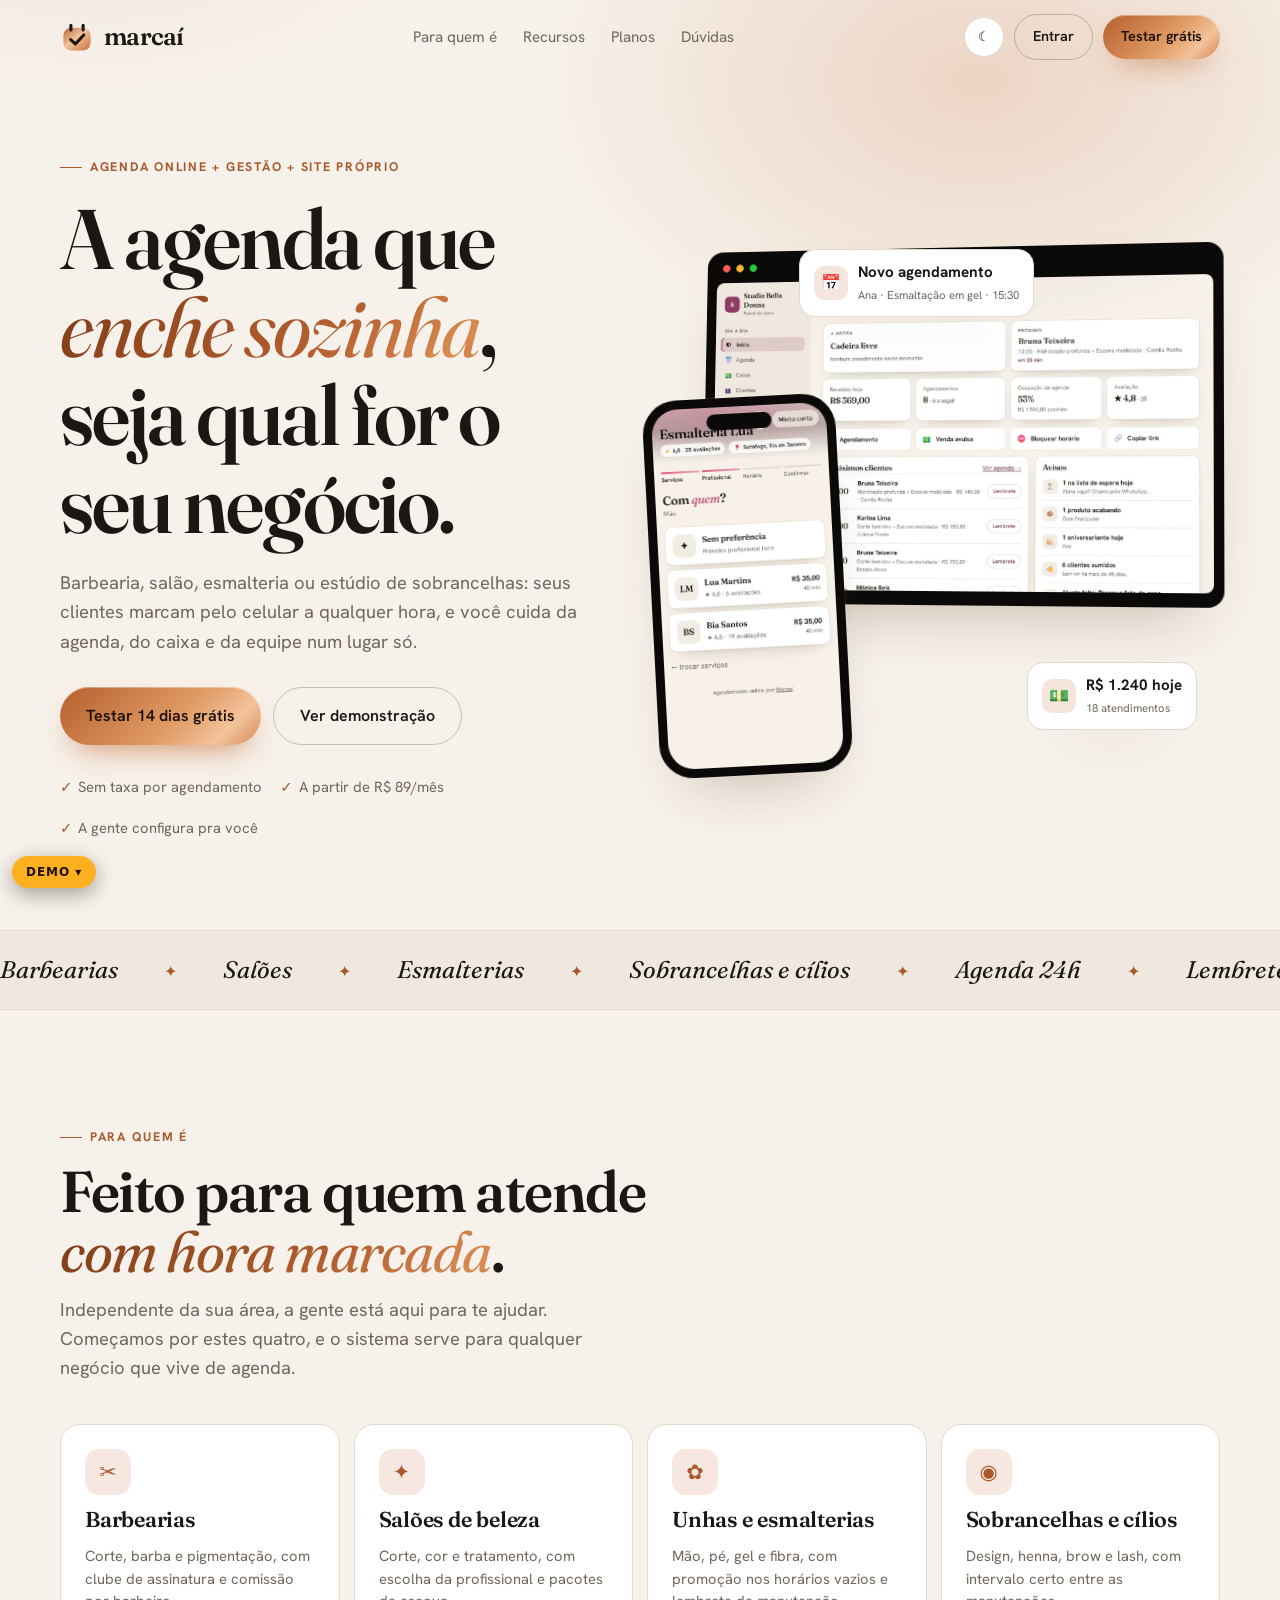
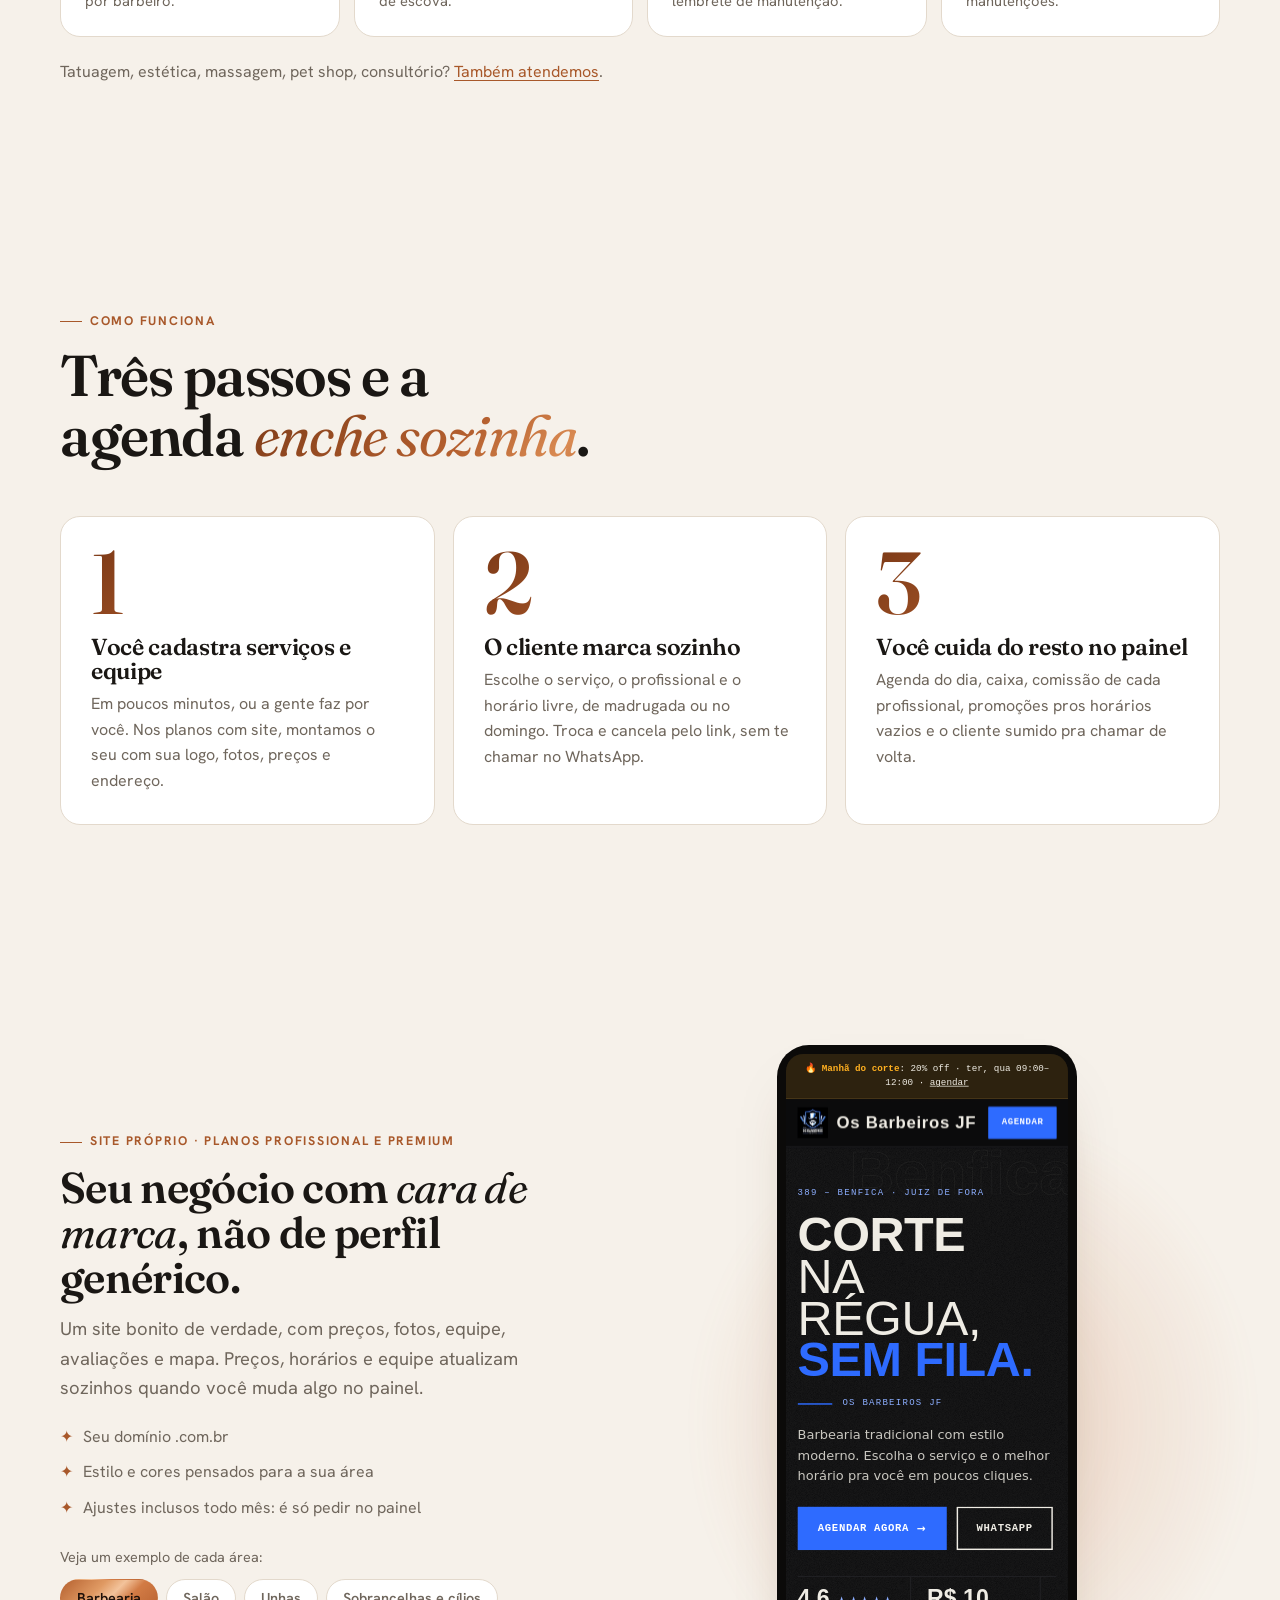
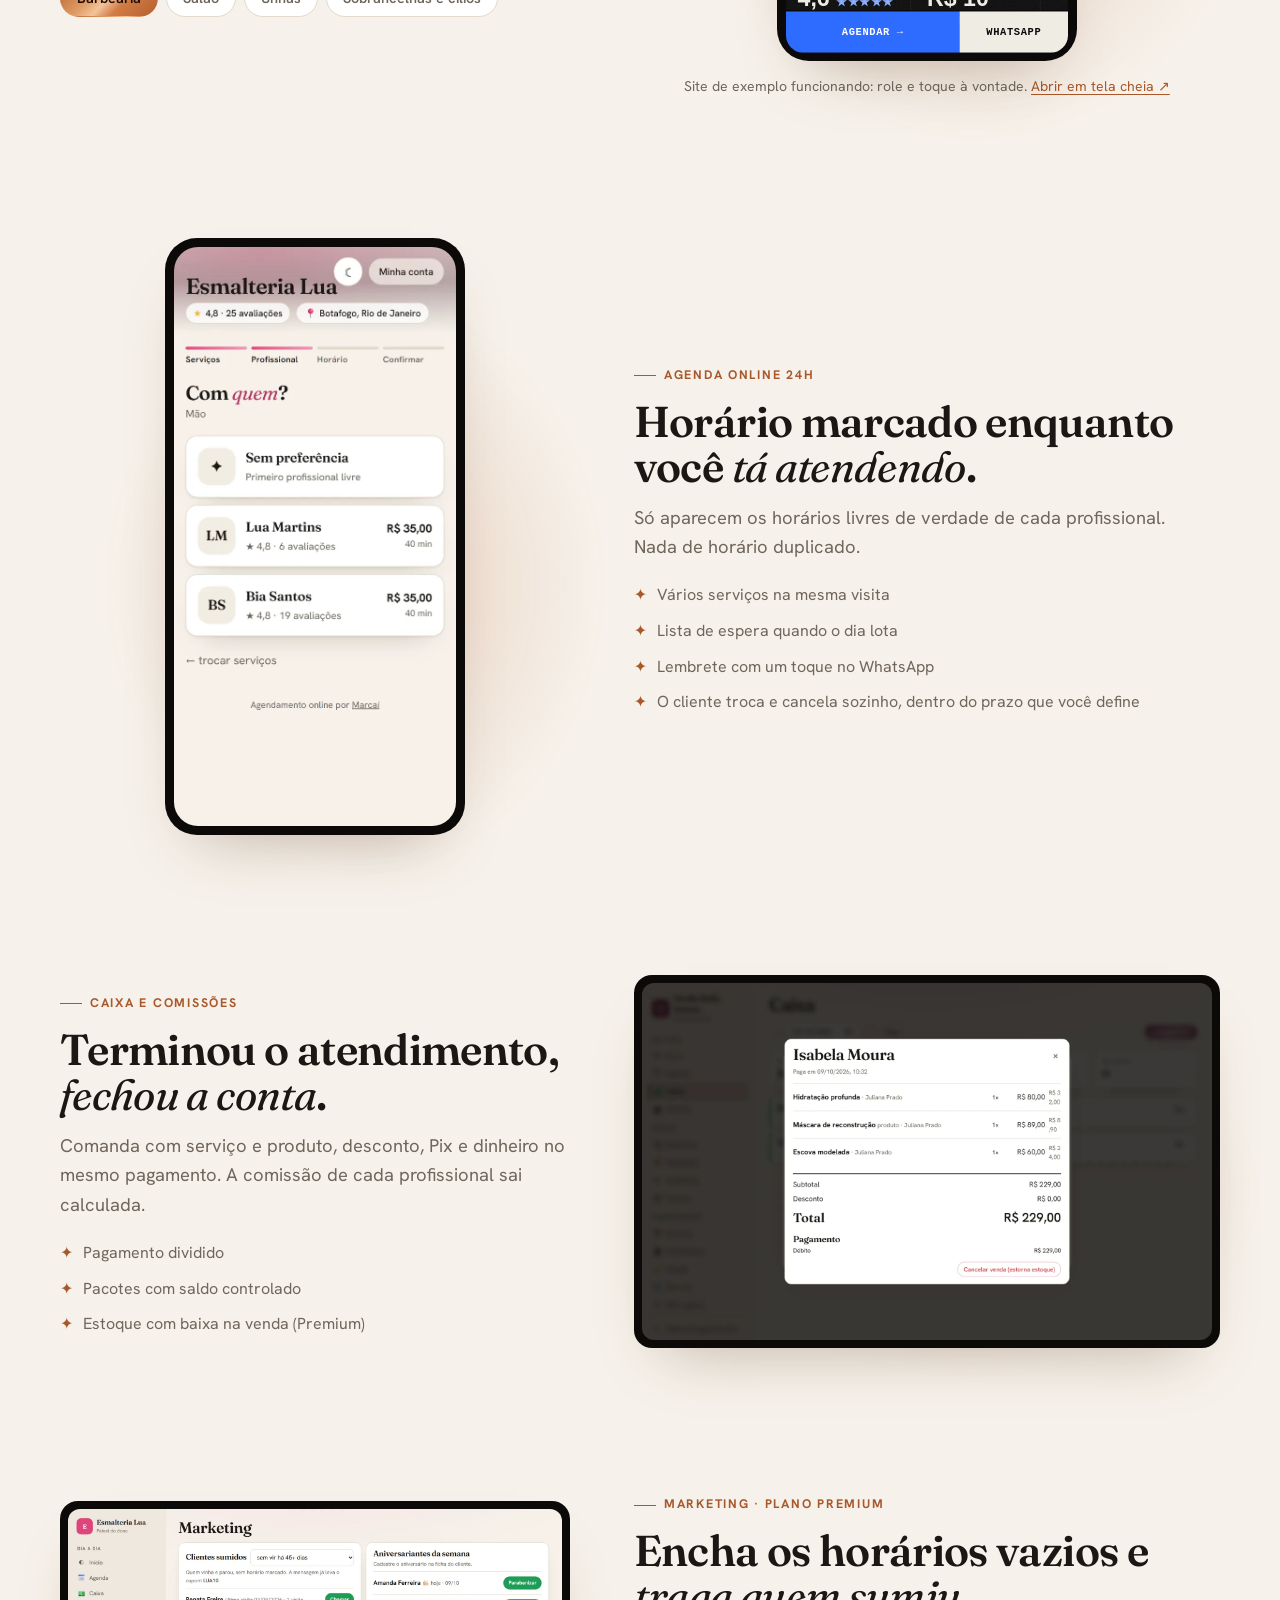
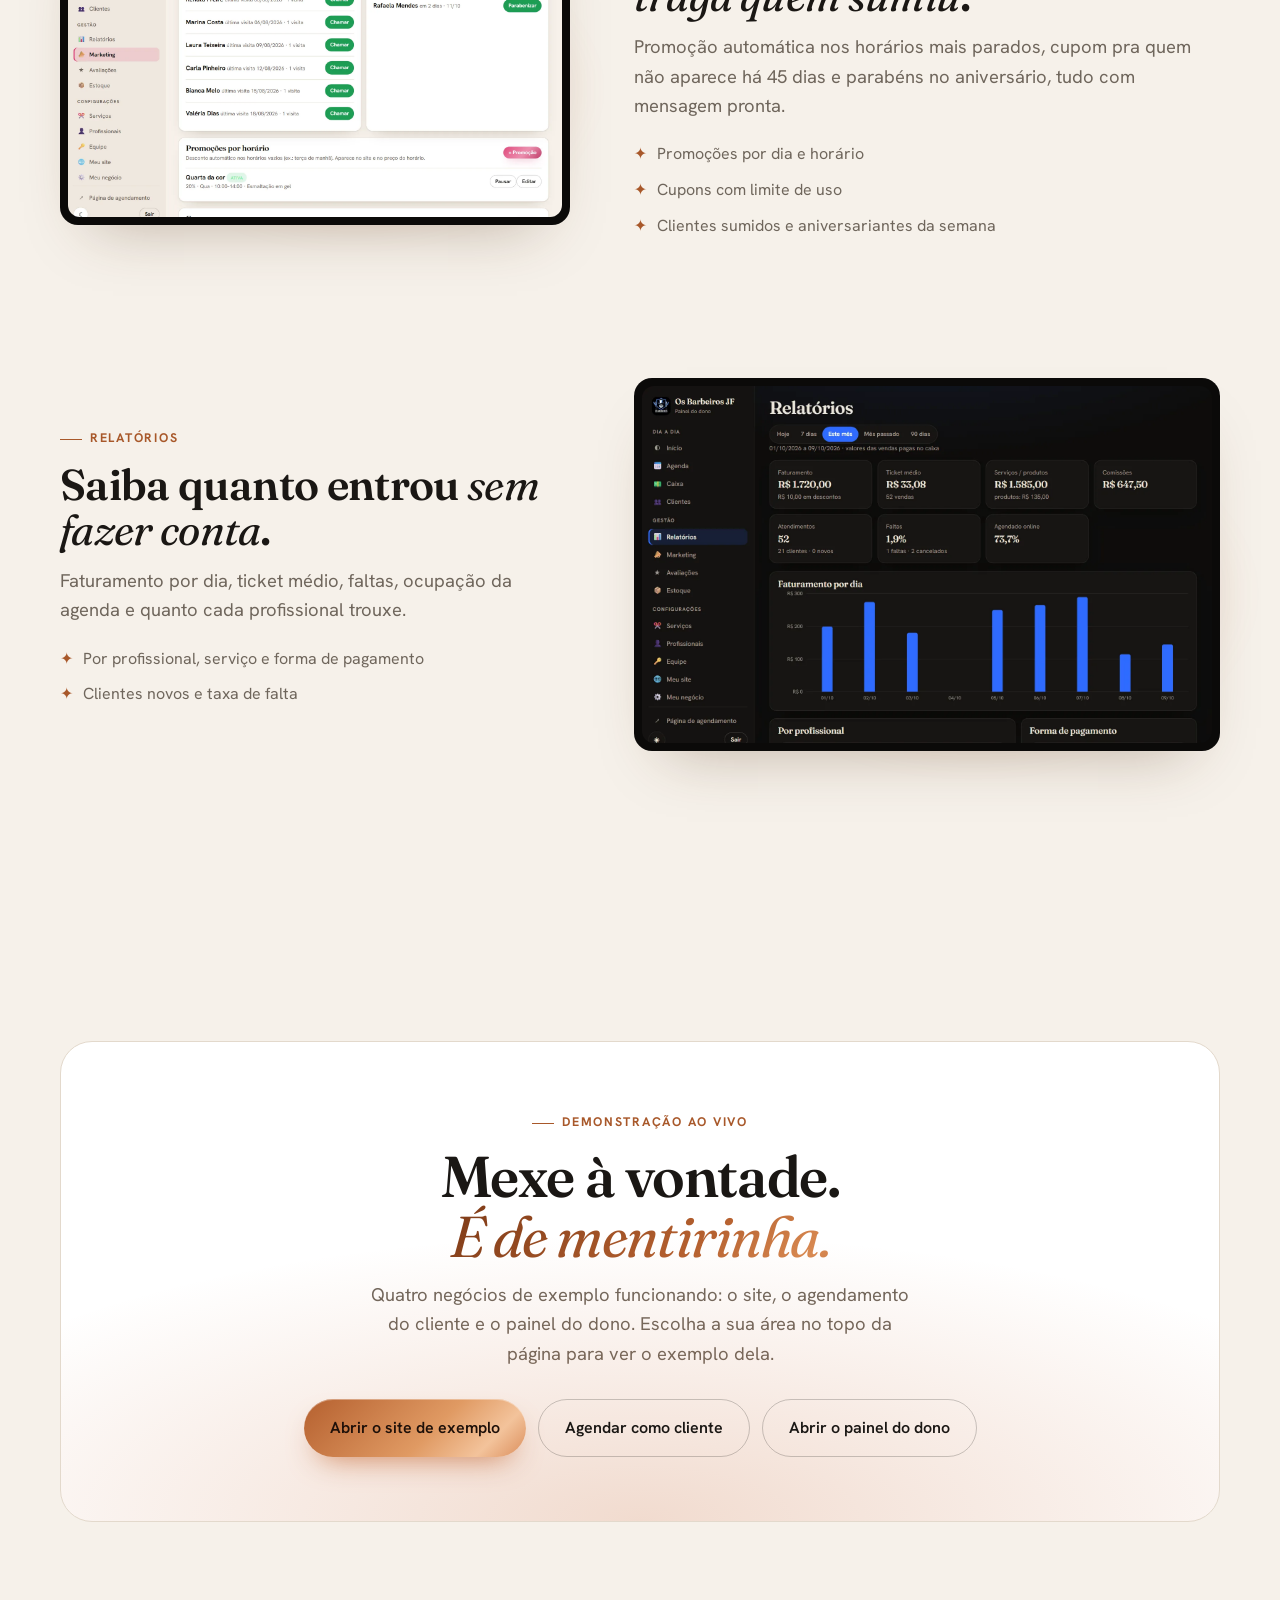
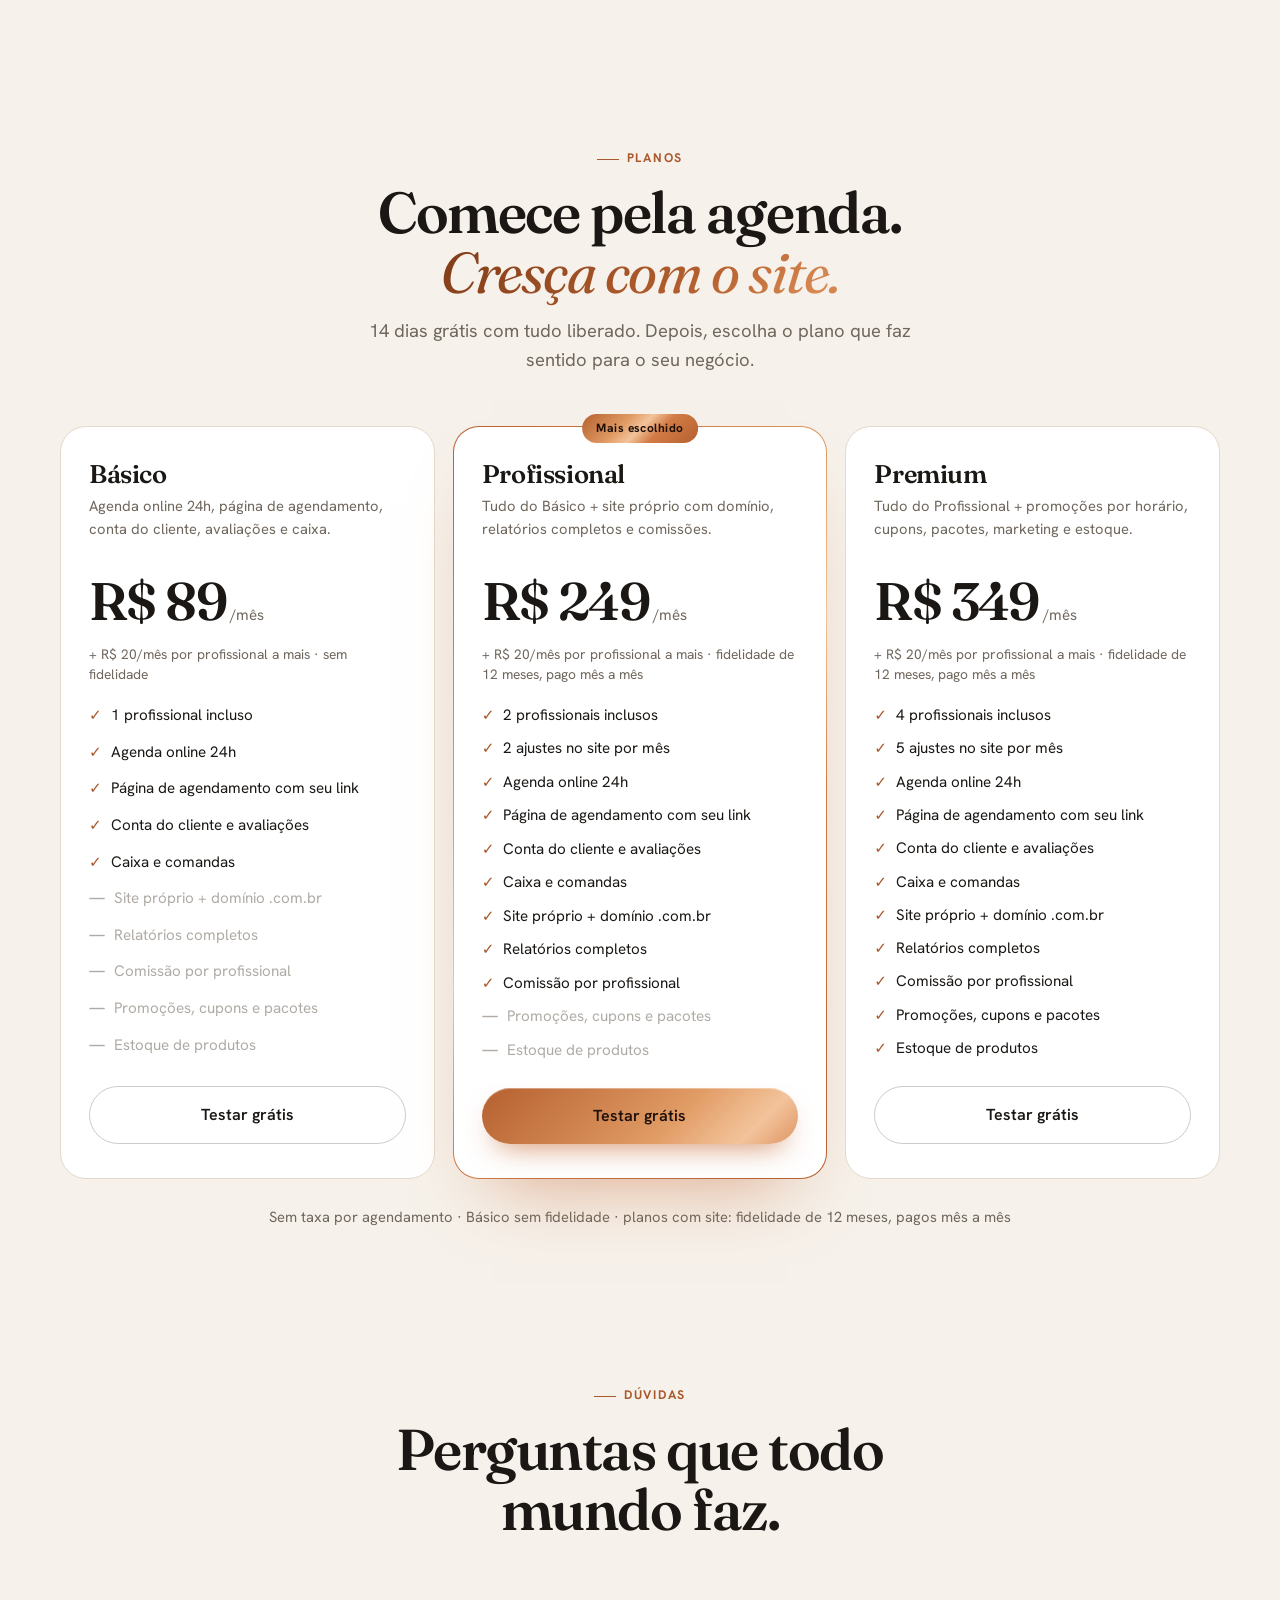
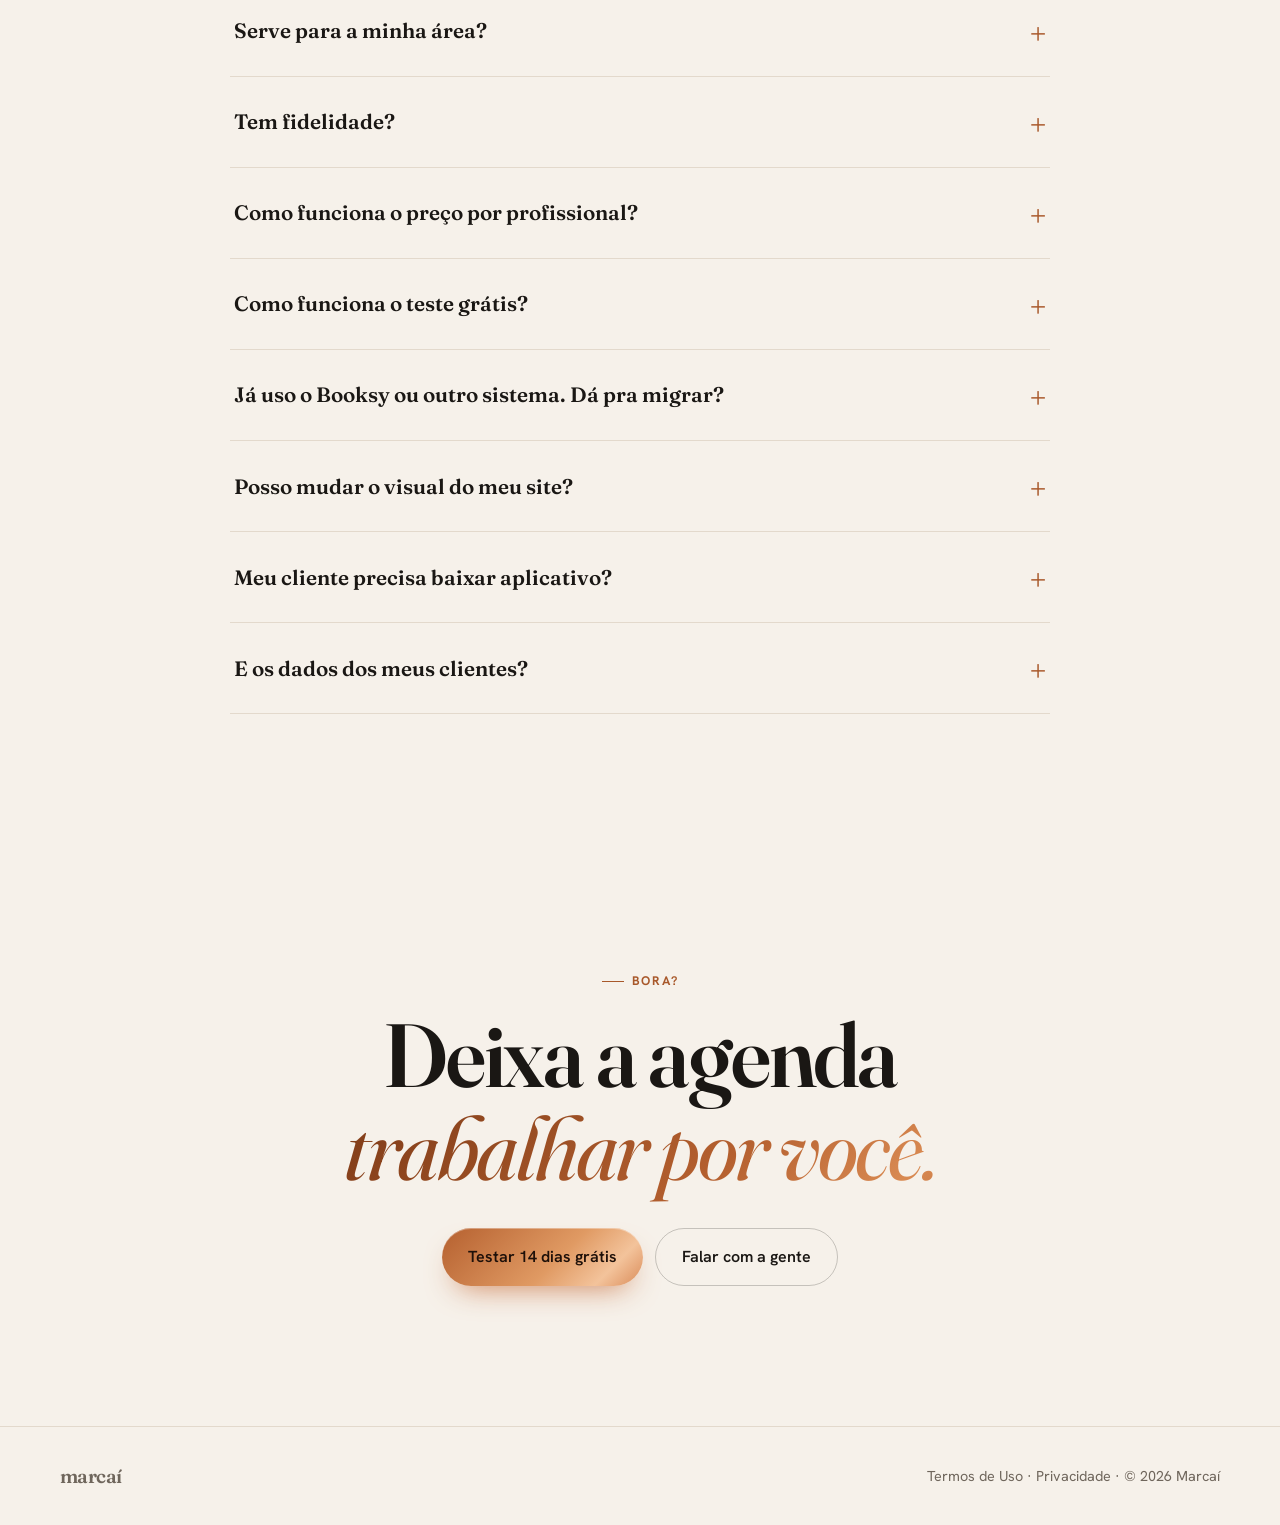
==== commit f3d7c2f1: "Seletor de área com site ao vivo; links versionados Co-Authored-By: Claude Opus 5.5 <noreply@anthrop" ====
--- a/index.html
+++ b/index.html
@@ -11,7 +11,7 @@
 <link rel="preconnect" href="https://fonts.googleapis.com">
 <link rel="preconnect" href="https://fonts.gstatic.com" crossorigin>
 <link href="https://fonts.googleapis.com/css2?family=Fraunces:ital,opsz,wght@0,9..144,400;0,9..144,600;1,9..144,400&family=Hanken+Grotesk:wght@400;500;600;700&display=swap" rel="stylesheet">
-<link rel="stylesheet" href="css/vendas.css">
+<link rel="stylesheet" href="css/vendas.css?v=202610091305">
 </head>
 <body>
 
@@ -22,10 +22,7 @@
     marcaí</a>
   <nav class="menu"><a class="ln" href="#areas">Para quem é</a><a class="ln" href="#recursos">Recursos</a><a class="ln" href="#planos">Planos</a><a class="ln" href="#duvidas">Dúvidas</a></nav>
   <div class="topo-acoes"><span id="tema"></span><a class="btn btn-sm so-desk" href="painel.html">Entrar</a><a class="btn btn-cobre btn-sm" href="painel.html">Testar grátis</a></div>
-</div>
-<div class="segmentos" role="tablist" aria-label="Escolha sua área"><div class="wrap">
-  <button role="tab" data-seg="">Todas as áreas</button><button role="tab" data-seg="barbearia">Barbearia</button><button role="tab" data-seg="salao">Salão</button><button role="tab" data-seg="unhas">Unhas</button><button role="tab" data-seg="cilios">Sobrancelhas e cílios</button>
-</div></div></header>
+</div></header>
 
 <main>
   <section class="hero"><div class="wrap grade">
@@ -71,8 +68,13 @@
     <div class="recurso">
       <div class="revela esq"><span class="rotulo">Site próprio · planos Profissional e Premium</span><h3 data-k="siteTitulo">Seu negócio com <em>cara de marca</em>, não de perfil genérico.</h3>
         <p class="lead">Um site bonito de verdade, com preços, fotos, equipe, avaliações e mapa. Preços, horários e equipe atualizam sozinhos quando você muda algo no painel.</p>
-        <ul><li>Seu domínio .com.br</li><li>Estilo e cores pensados para a sua área</li><li>Ajustes inclusos todo mês: é só pedir no painel</li></ul></div>
-      <div class="rec-img revela dir"><div class="moldura cel-m"><img data-img="site" src="img/tela-site.webp" alt="Site no celular" loading="lazy"></div></div>
+        <ul><li>Seu domínio .com.br</li><li>Estilo e cores pensados para a sua área</li><li>Ajustes inclusos todo mês: é só pedir no painel</li></ul>
+        <div class="seletor-area" role="tablist" aria-label="Veja um site de exemplo de cada área">
+          <span class="dica-seletor">Veja um exemplo de cada área:</span>
+          <button role="tab" data-seg="barbearia">Barbearia</button><button role="tab" data-seg="salao">Salão</button><button role="tab" data-seg="unhas">Unhas</button><button role="tab" data-seg="cilios">Sobrancelhas e cílios</button>
+        </div></div>
+      <div class="rec-img revela dir"><div class="moldura cel-m cel-vivo"><iframe id="site-vivo" title="Site de exemplo" loading="lazy"></iframe></div>
+        <p class="legenda-vivo">Site de exemplo funcionando: role e toque à vontade. <a id="site-vivo-abrir" href="#" target="_blank" rel="noopener">Abrir em tela cheia ↗</a></p></div>
     </div>
     <div class="recurso inv">
       <div class="revela dir"><span class="rotulo">Agenda online 24h</span><h3>Horário marcado enquanto você <em>tá atendendo</em>.</h3>
@@ -138,8 +140,8 @@
 <footer><div class="wrap"><span class="logo" style="font-size:1.2rem">marcaí</span>
   <span><a href="termos.html">Termos de Uso</a> · <a href="privacidade.html">Privacidade</a> · © <span id="ano"></span> Marcaí</span></div></footer>
 
-<script src="js/banco-local.js"></script>
-<script src="js/comum.js"></script>
-<script src="js/vendas.js"></script>
+<script src="js/banco-local.js?v=202610091305"></script>
+<script src="js/comum.js?v=202610091305"></script>
+<script src="js/vendas.js?v=202610091305"></script>
 </body>
 </html>
--- a/css/vendas.css
+++ b/css/vendas.css
@@ -216,15 +216,18 @@
 /* =====================================================================
    Áreas: barra de escolha no topo, cards "Para quem é" e um visual por área
    ===================================================================== */
-.segmentos { border-top: 1px solid color-mix(in srgb, var(--line) 70%, transparent); }
-.segmentos .wrap { height: auto; display: flex; gap: 6px; justify-content: flex-start; overflow-x: auto; scrollbar-width: none; padding-top: 8px; padding-bottom: 8px; }
-.segmentos .wrap::-webkit-scrollbar { display: none; }
-.segmentos button { flex: none; border: 1px solid var(--line); background: color-mix(in srgb, var(--card) 70%, transparent); color: var(--muted); font: 600 .85rem var(--sans);
-  padding: 7px 14px; border-radius: 999px; cursor: pointer; transition: color .2s, border-color .2s, background .2s; white-space: nowrap; }
-.segmentos button:hover { color: var(--text); }
-.segmentos button[aria-selected="true"] { background: var(--metal); color: var(--sobre-metal, #1e1009); border-color: transparent; }
-.hero { padding-top: 190px; }
-@media (max-width: 980px) { .hero { padding-top: 160px; } }
+.seletor-area { display: flex; flex-wrap: wrap; gap: 8px; align-items: center; margin-top: 26px; }
+.dica-seletor { width: 100%; font-size: .9rem; color: var(--muted); margin-bottom: 2px; }
+.seletor-area button { border: 1px solid var(--line); background: var(--card); color: var(--muted); font: 600 .9rem var(--sans);
+  padding: 9px 16px; border-radius: 999px; cursor: pointer; transition: color .2s, border-color .2s, background .2s, transform .2s; }
+.seletor-area button:hover { color: var(--text); border-color: var(--cobre-2); transform: translateY(-1px); }
+.seletor-area button[aria-selected="true"] { background: var(--metal); color: var(--sobre-metal, #1e1009); border-color: transparent; }
+/* celular com o site de exemplo ao vivo (iframe em 390px, reduzido para caber na moldura) */
+.rec-img .moldura.cel-vivo { width: 300px; max-width: 100%; aspect-ratio: 9 / 18.5; overflow: hidden; position: relative; }
+.cel-vivo iframe { position: absolute; top: 9px; left: 9px; width: 390px; height: calc((100% - 18px) * 390 / 282); border: 0; border-radius: 24px;
+  transform: scale(calc(282 / 390)); transform-origin: top left; background: #111; }
+.legenda-vivo { text-align: center; color: var(--muted); font-size: .88rem; margin-top: 14px; }
+.legenda-vivo a { color: var(--cobre-txt); text-decoration: underline; text-underline-offset: 3px; }
 
 .areas { display: grid; grid-template-columns: repeat(4, minmax(0, 1fr)); gap: 14px; margin-top: 40px; }
 @media (max-width: 980px) { .areas { grid-template-columns: repeat(2, minmax(0, 1fr)); } }
@@ -294,12 +297,6 @@
 :root[data-seg="cilios"] .btn { border-radius: 0; letter-spacing: .14em; text-transform: uppercase; font-size: .8rem; }
 :root[data-seg="cilios"] .btn-cobre { color: #f3eee8; box-shadow: none; }
 :root[data-seg="cilios"] .btn-cobre::after { display: none; }
-:root[data-seg="cilios"] .segmentos button { border-radius: 0; }
+:root[data-seg="cilios"] .seletor-area button { border-radius: 0; }
 :root[data-seg="cilios"] .passo .n { font-weight: 400; }
 
-/* celular: as áreas quebram em duas linhas em vez de passar da tela */
-@media (max-width: 700px) {
-  .segmentos .wrap { flex-wrap: wrap; justify-content: center; overflow: visible; gap: 6px; }
-  .segmentos button { padding: 6px 11px; font-size: .8rem; }
-  .hero { padding-top: 200px; }
-}
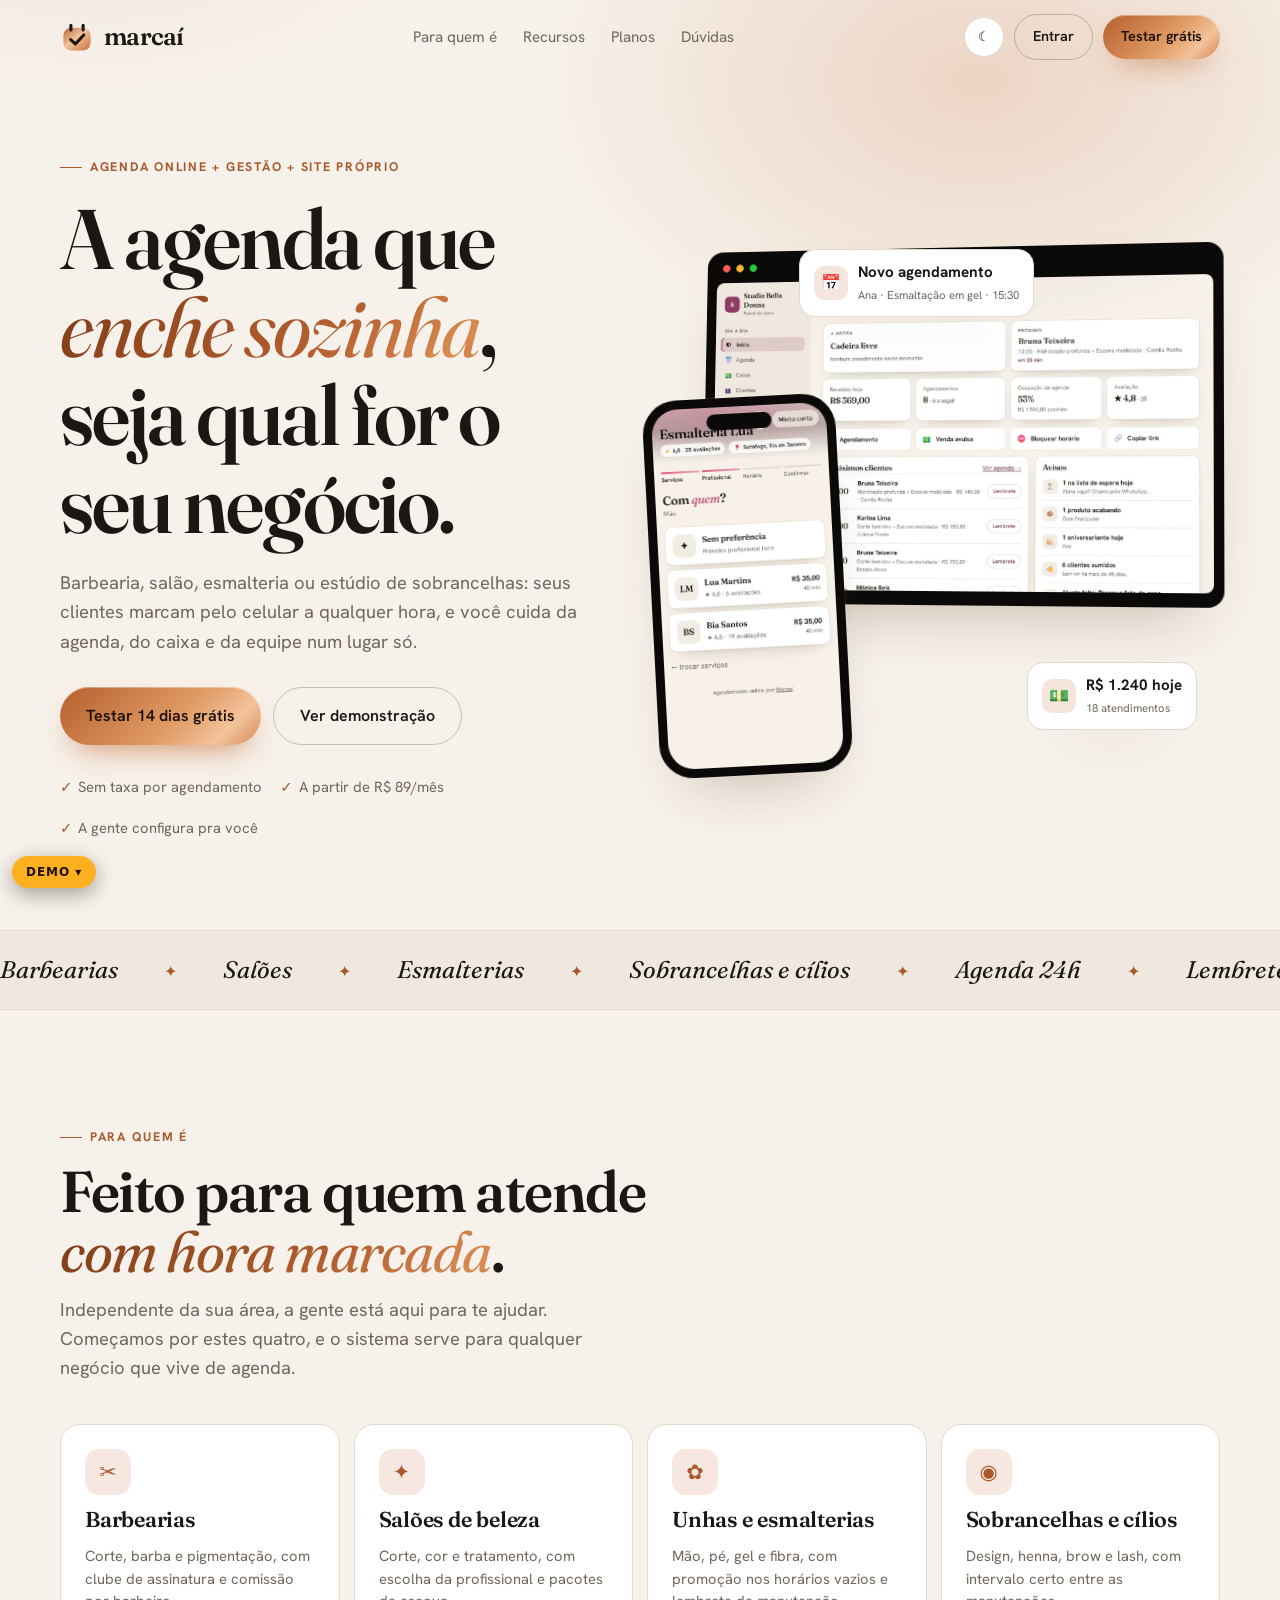
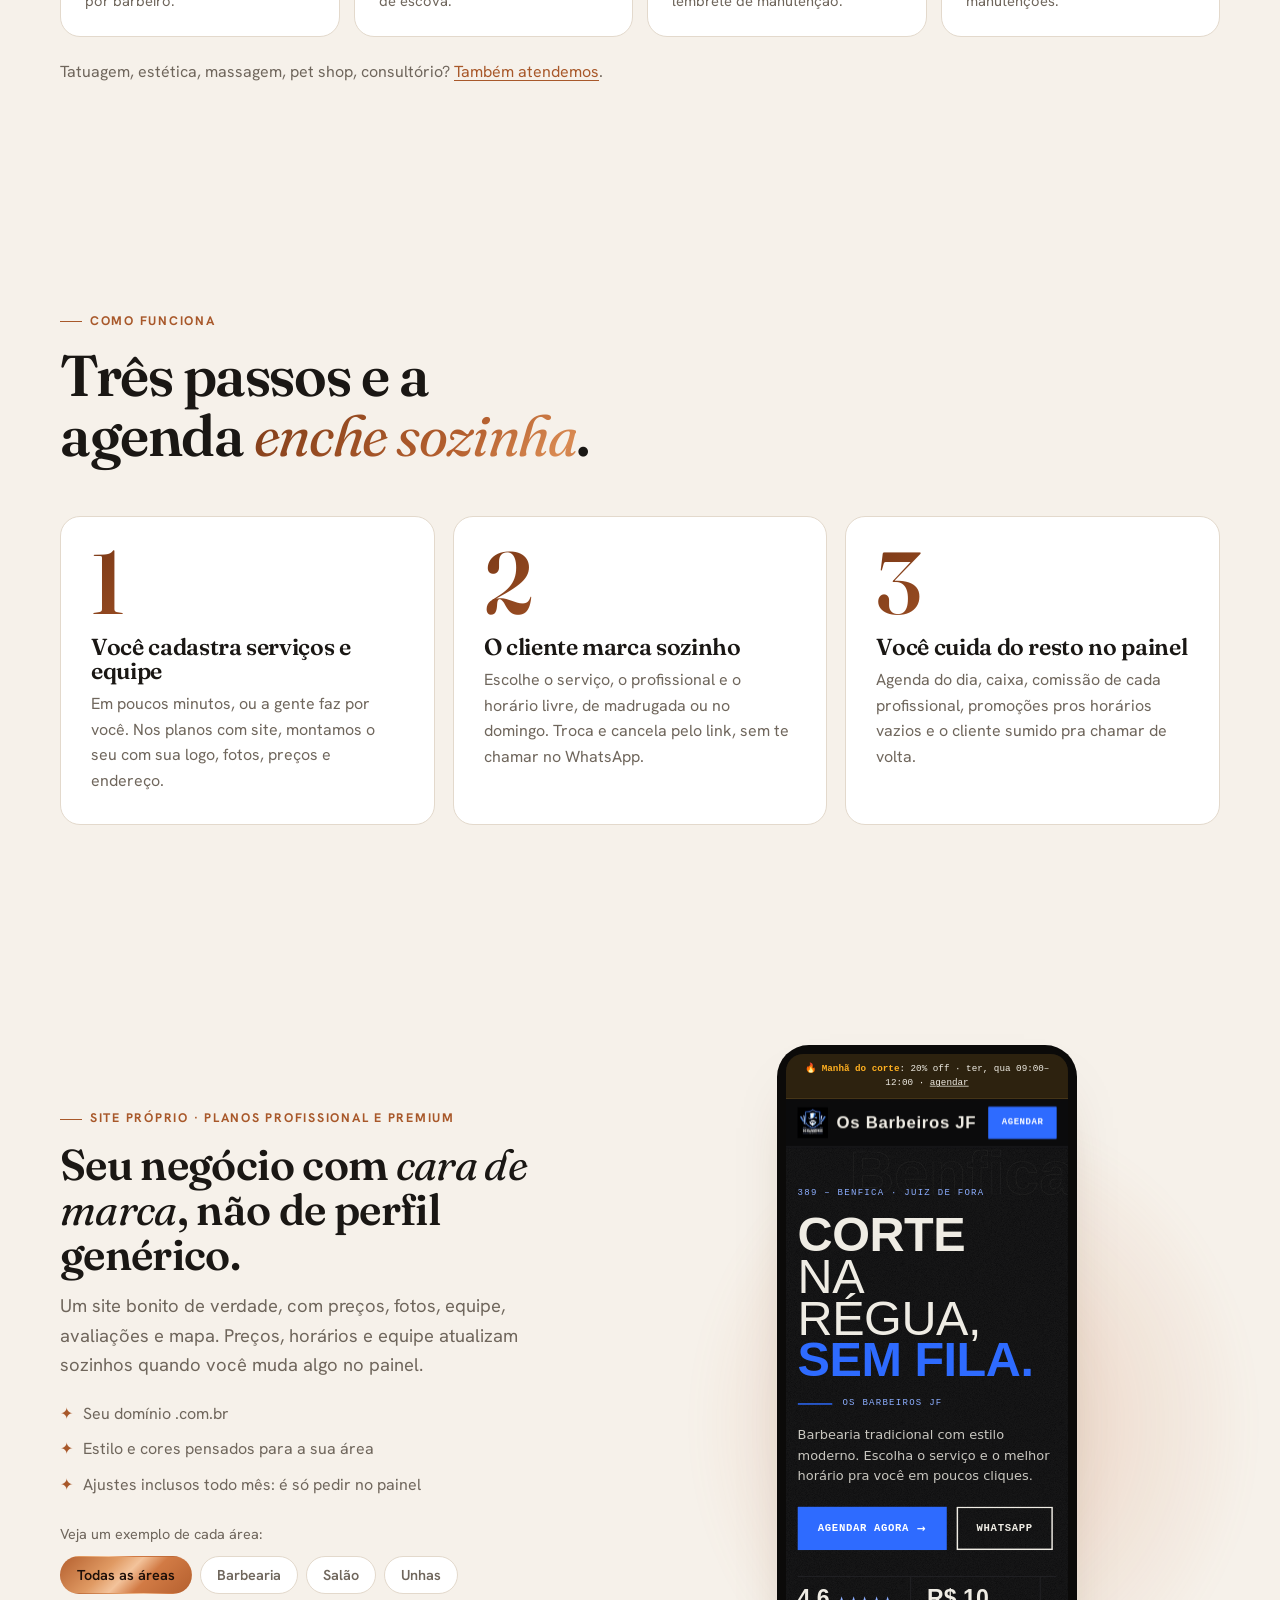
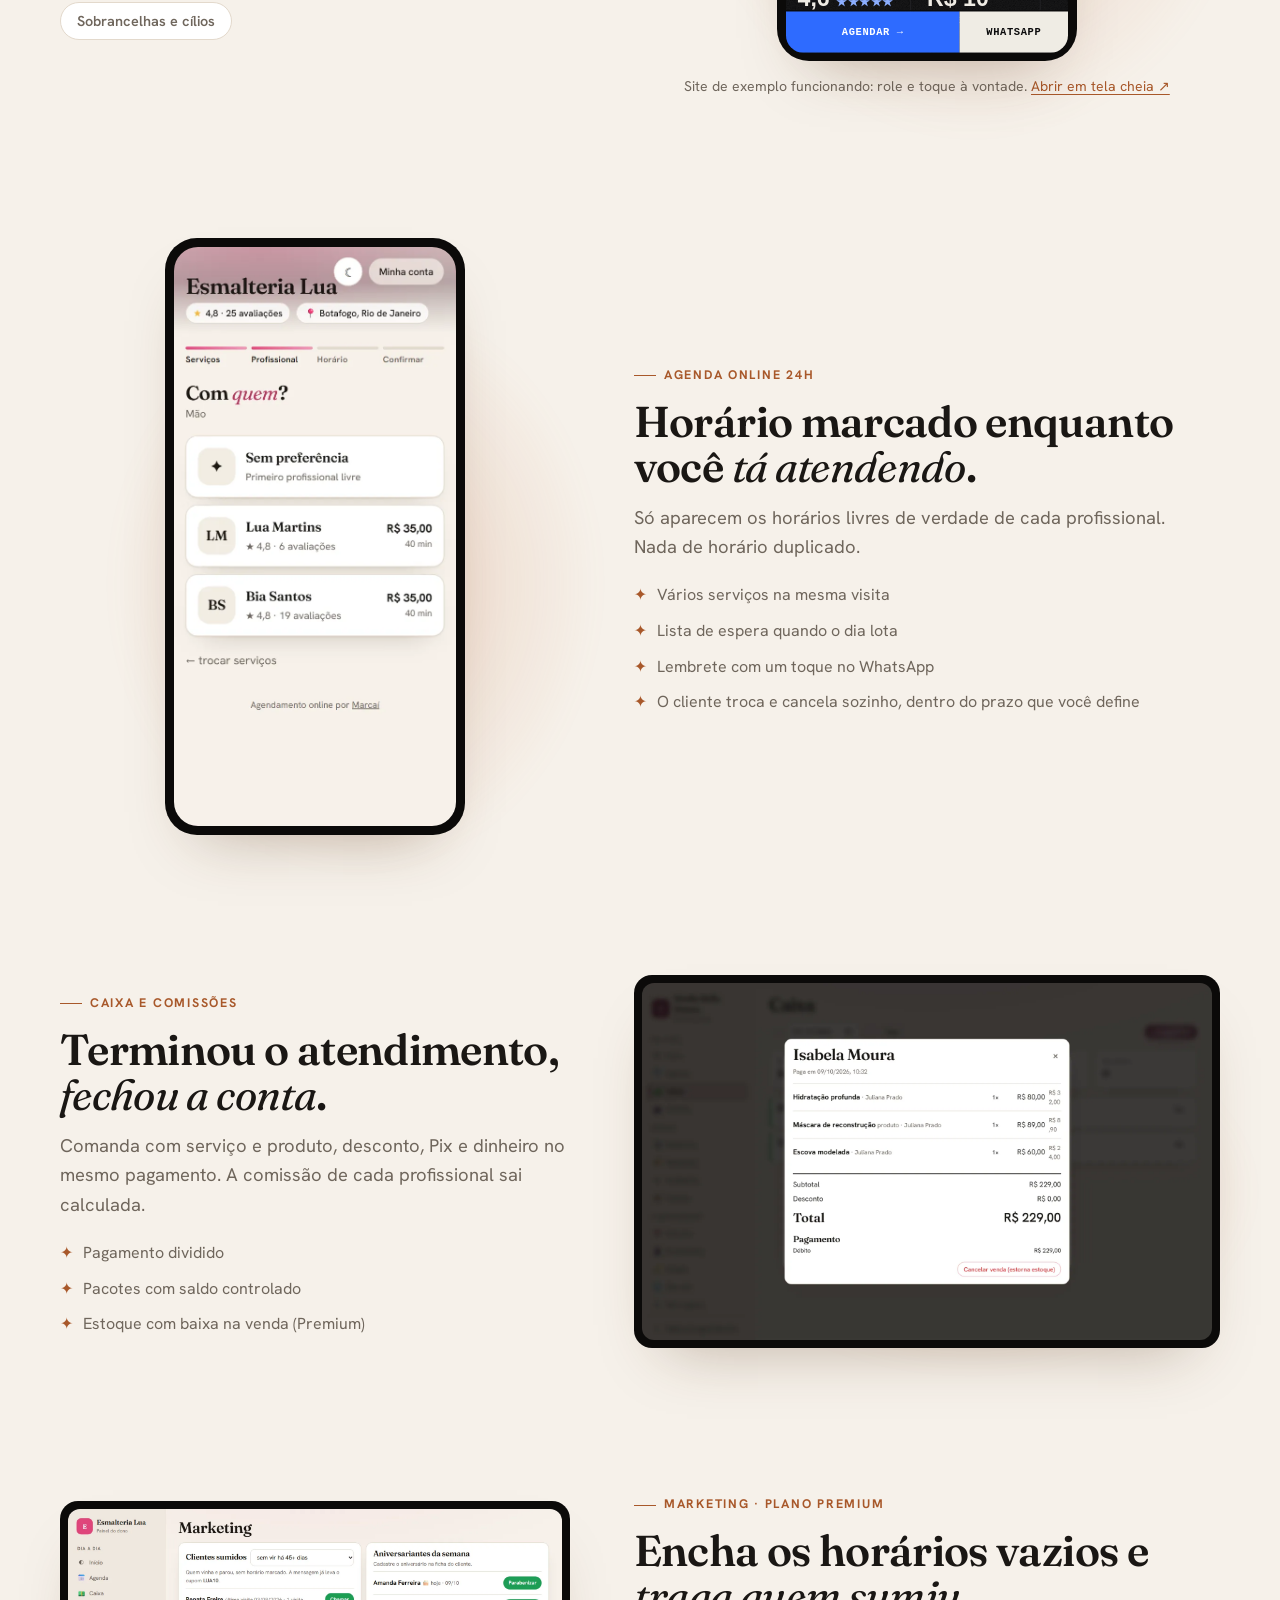
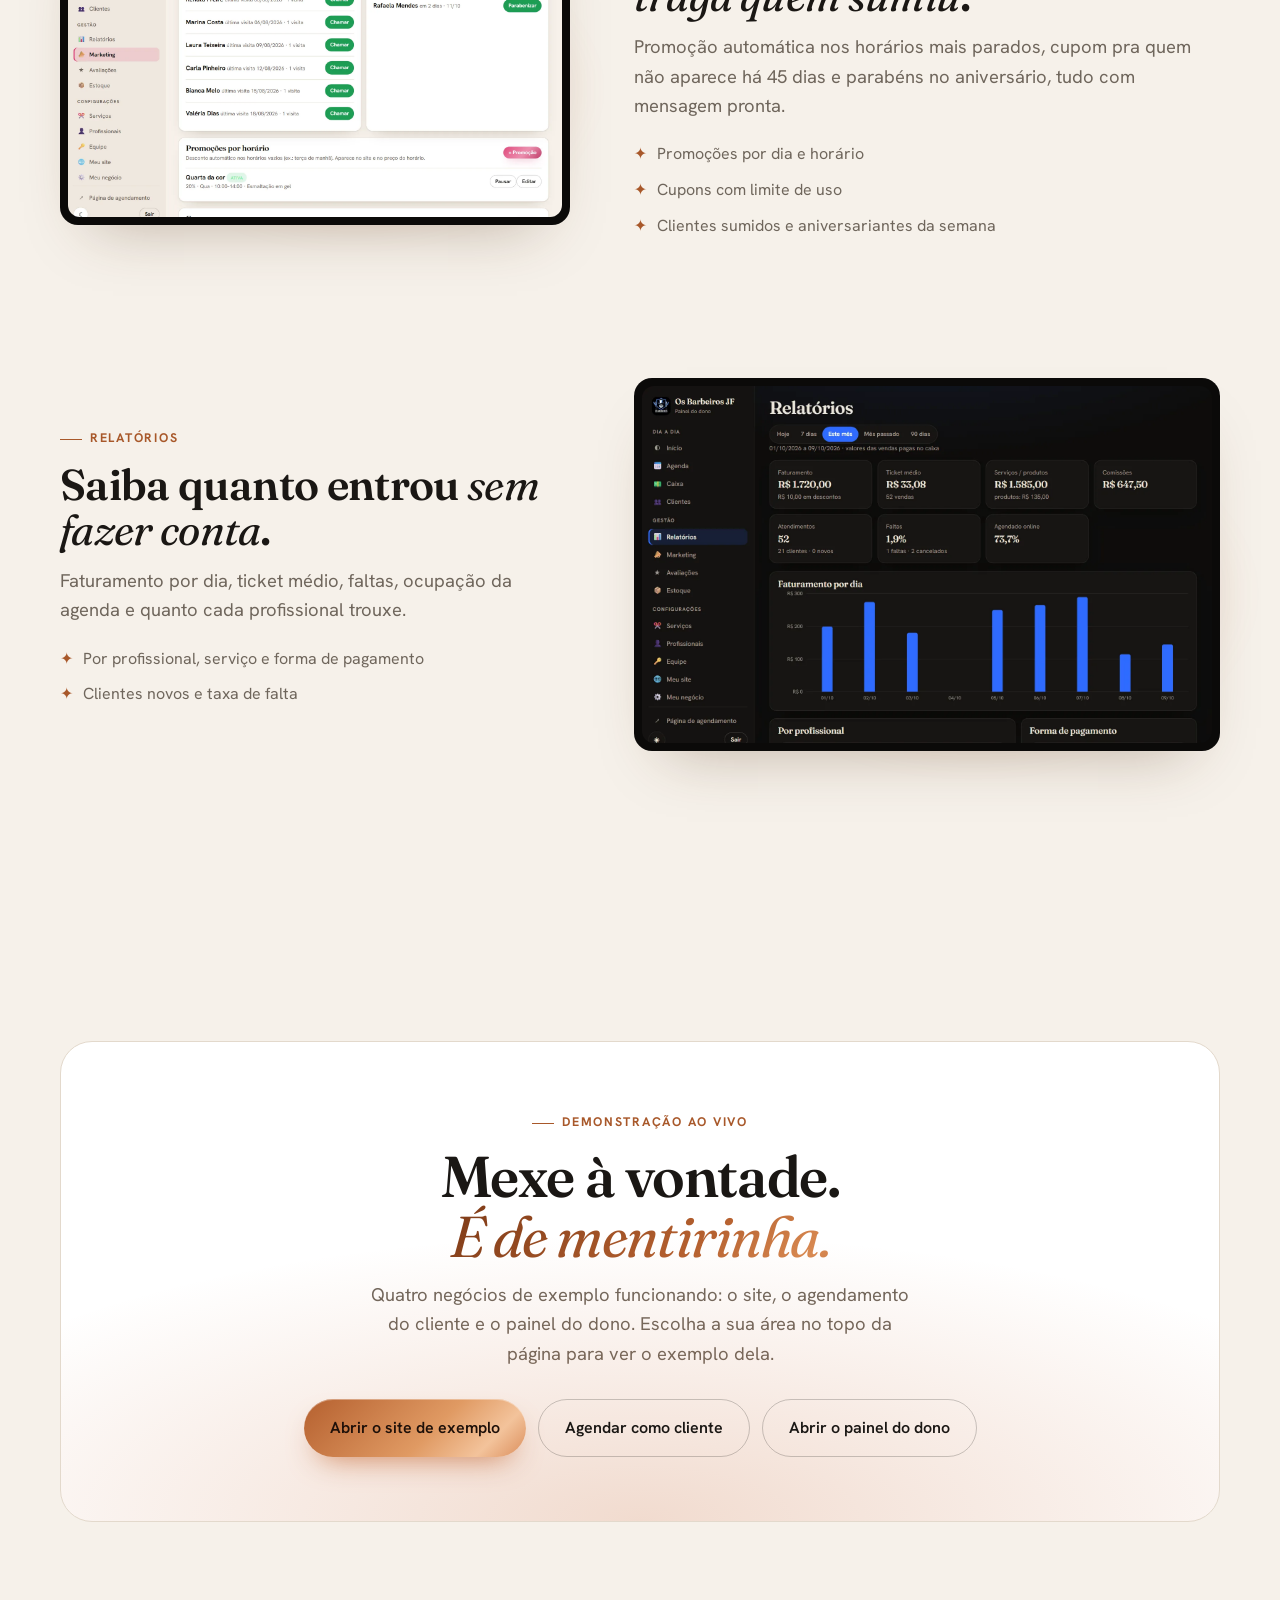
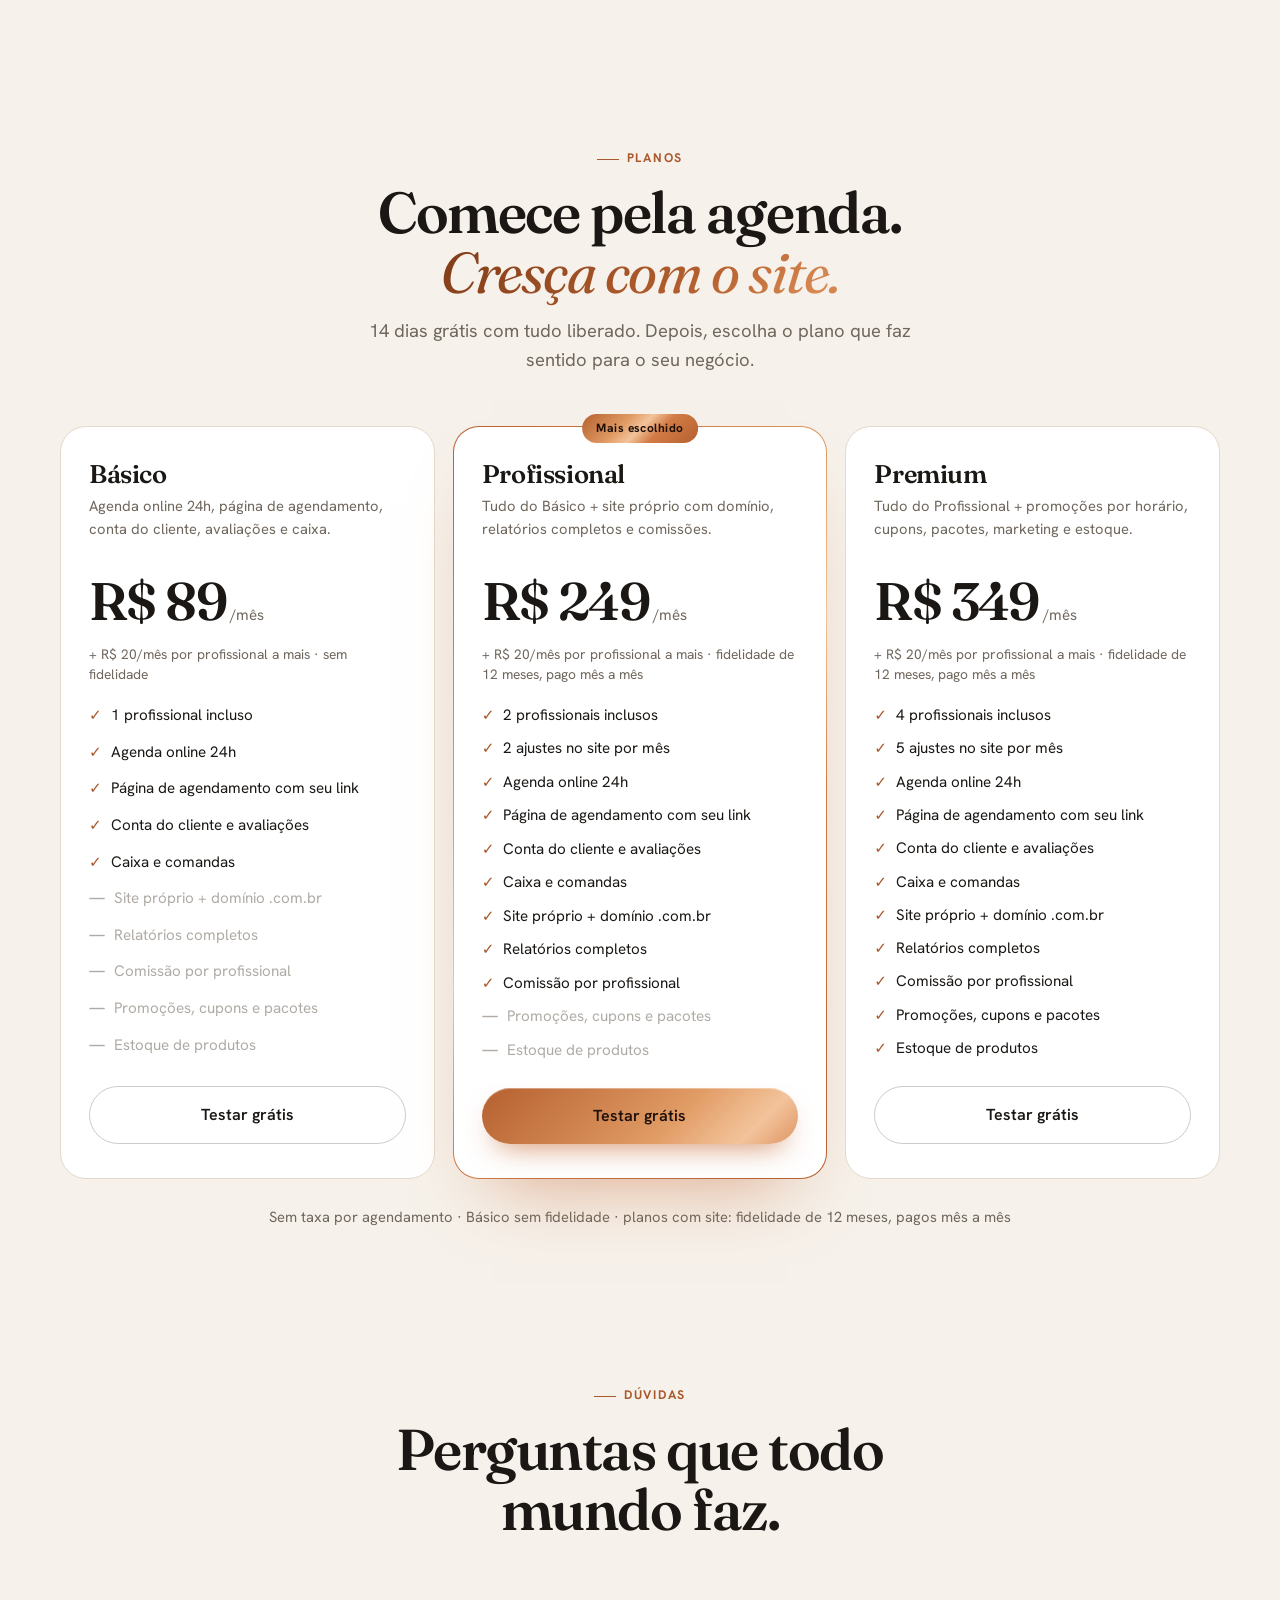
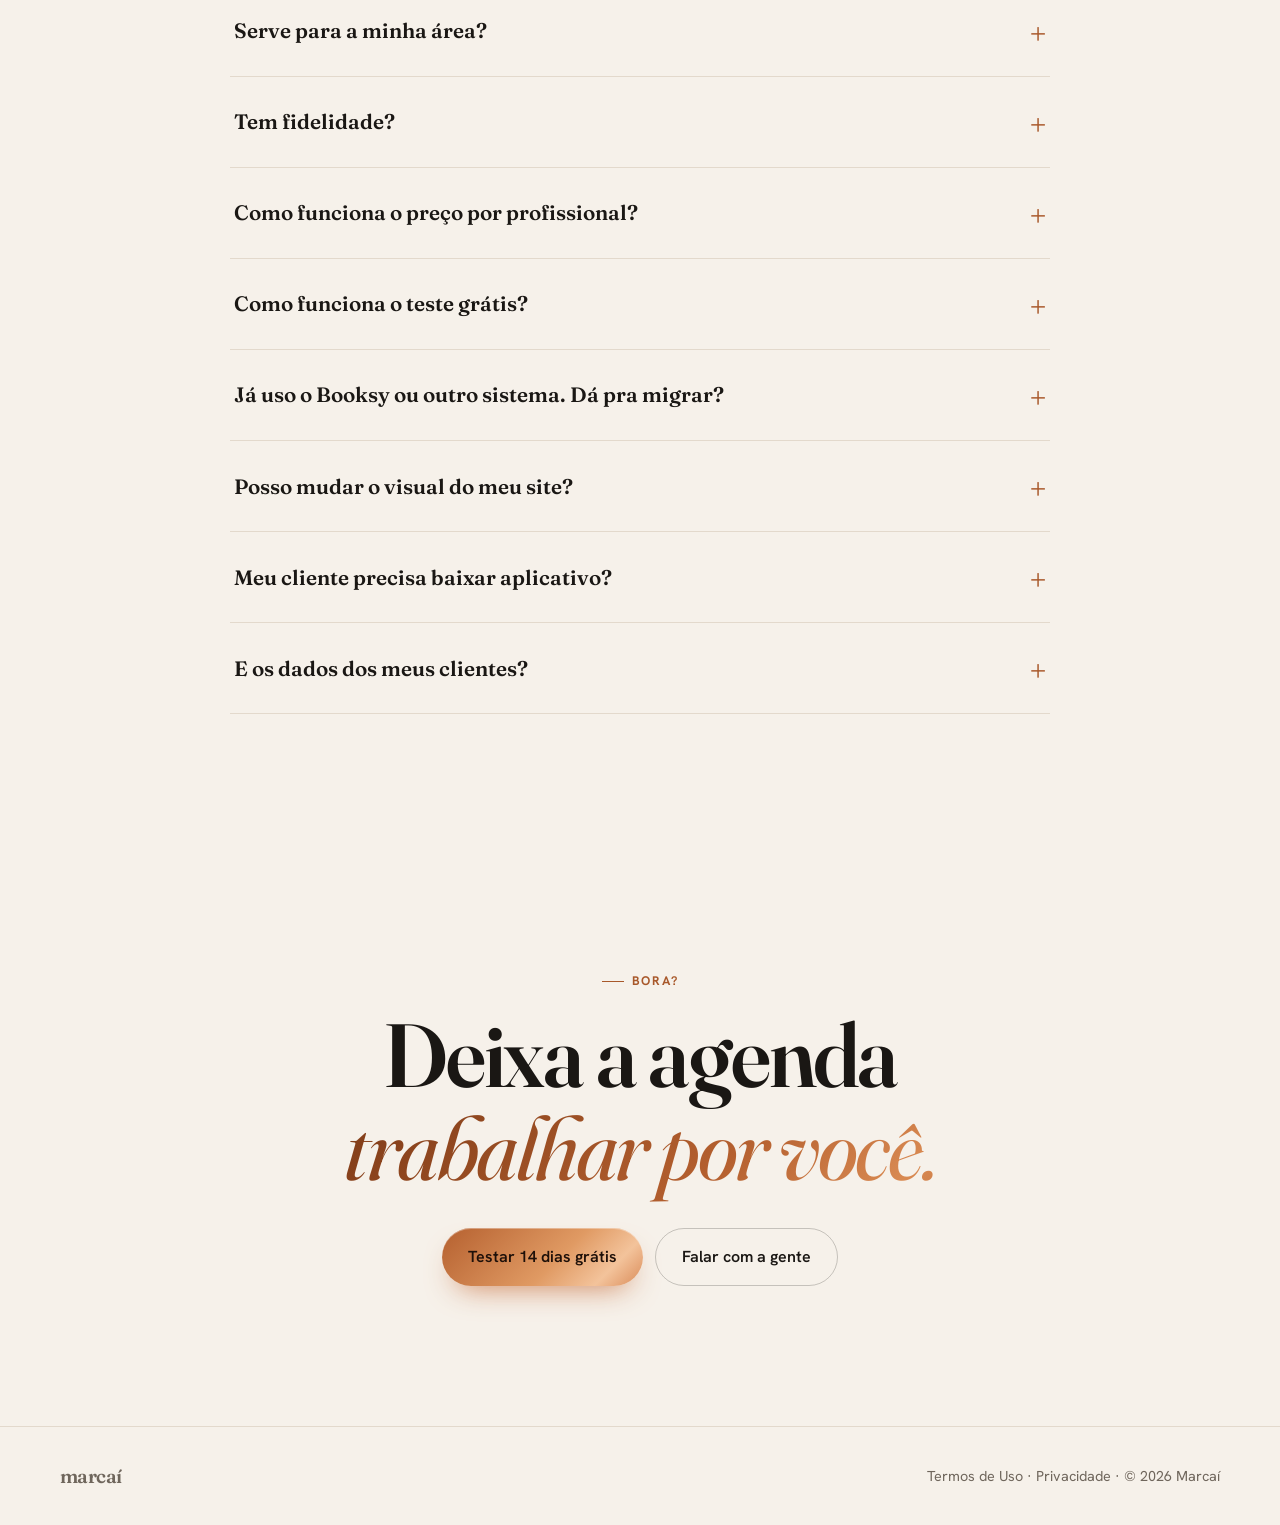
==== commit 417b9329: "Seletor com 'Todas as áreas'; celular sem barra de rolagem Co-Authored-By: Claude Opus 5.5 <noreply@" ====
--- a/index.html
+++ b/index.html
@@ -11,7 +11,7 @@
 <link rel="preconnect" href="https://fonts.googleapis.com">
 <link rel="preconnect" href="https://fonts.gstatic.com" crossorigin>
 <link href="https://fonts.googleapis.com/css2?family=Fraunces:ital,opsz,wght@0,9..144,400;0,9..144,600;1,9..144,400&family=Hanken+Grotesk:wght@400;500;600;700&display=swap" rel="stylesheet">
-<link rel="stylesheet" href="css/vendas.css?v=202610091305">
+<link rel="stylesheet" href="css/vendas.css?v=202610091309">
 </head>
 <body>
 
@@ -71,7 +71,7 @@
         <ul><li>Seu domínio .com.br</li><li>Estilo e cores pensados para a sua área</li><li>Ajustes inclusos todo mês: é só pedir no painel</li></ul>
         <div class="seletor-area" role="tablist" aria-label="Veja um site de exemplo de cada área">
           <span class="dica-seletor">Veja um exemplo de cada área:</span>
-          <button role="tab" data-seg="barbearia">Barbearia</button><button role="tab" data-seg="salao">Salão</button><button role="tab" data-seg="unhas">Unhas</button><button role="tab" data-seg="cilios">Sobrancelhas e cílios</button>
+          <button role="tab" data-seg="">Todas as áreas</button><button role="tab" data-seg="barbearia">Barbearia</button><button role="tab" data-seg="salao">Salão</button><button role="tab" data-seg="unhas">Unhas</button><button role="tab" data-seg="cilios">Sobrancelhas e cílios</button>
         </div></div>
       <div class="rec-img revela dir"><div class="moldura cel-m cel-vivo"><iframe id="site-vivo" title="Site de exemplo" loading="lazy"></iframe></div>
         <p class="legenda-vivo">Site de exemplo funcionando: role e toque à vontade. <a id="site-vivo-abrir" href="#" target="_blank" rel="noopener">Abrir em tela cheia ↗</a></p></div>
@@ -140,8 +140,8 @@
 <footer><div class="wrap"><span class="logo" style="font-size:1.2rem">marcaí</span>
   <span><a href="termos.html">Termos de Uso</a> · <a href="privacidade.html">Privacidade</a> · © <span id="ano"></span> Marcaí</span></div></footer>
 
-<script src="js/banco-local.js?v=202610091305"></script>
-<script src="js/comum.js?v=202610091305"></script>
-<script src="js/vendas.js?v=202610091305"></script>
+<script src="js/banco-local.js?v=202610091309"></script>
+<script src="js/comum.js?v=202610091309"></script>
+<script src="js/vendas.js?v=202610091309"></script>
 </body>
 </html>
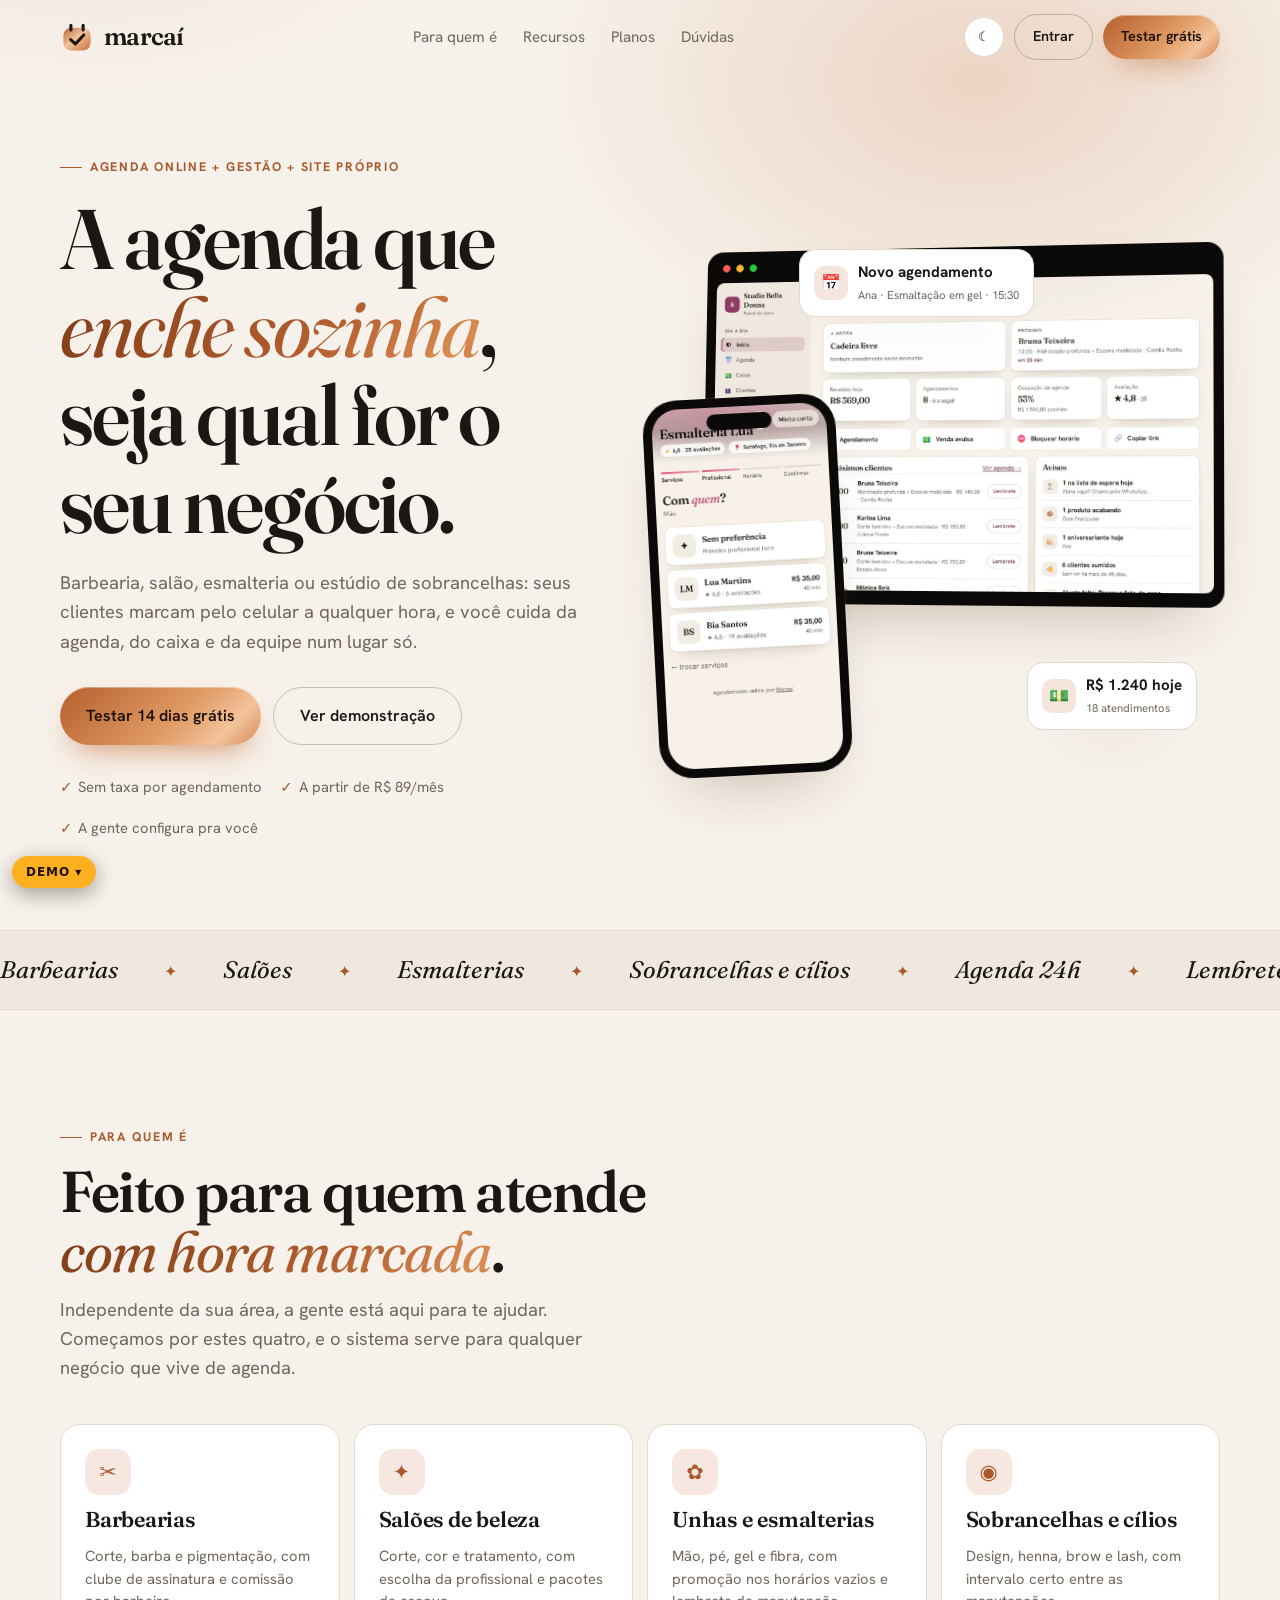
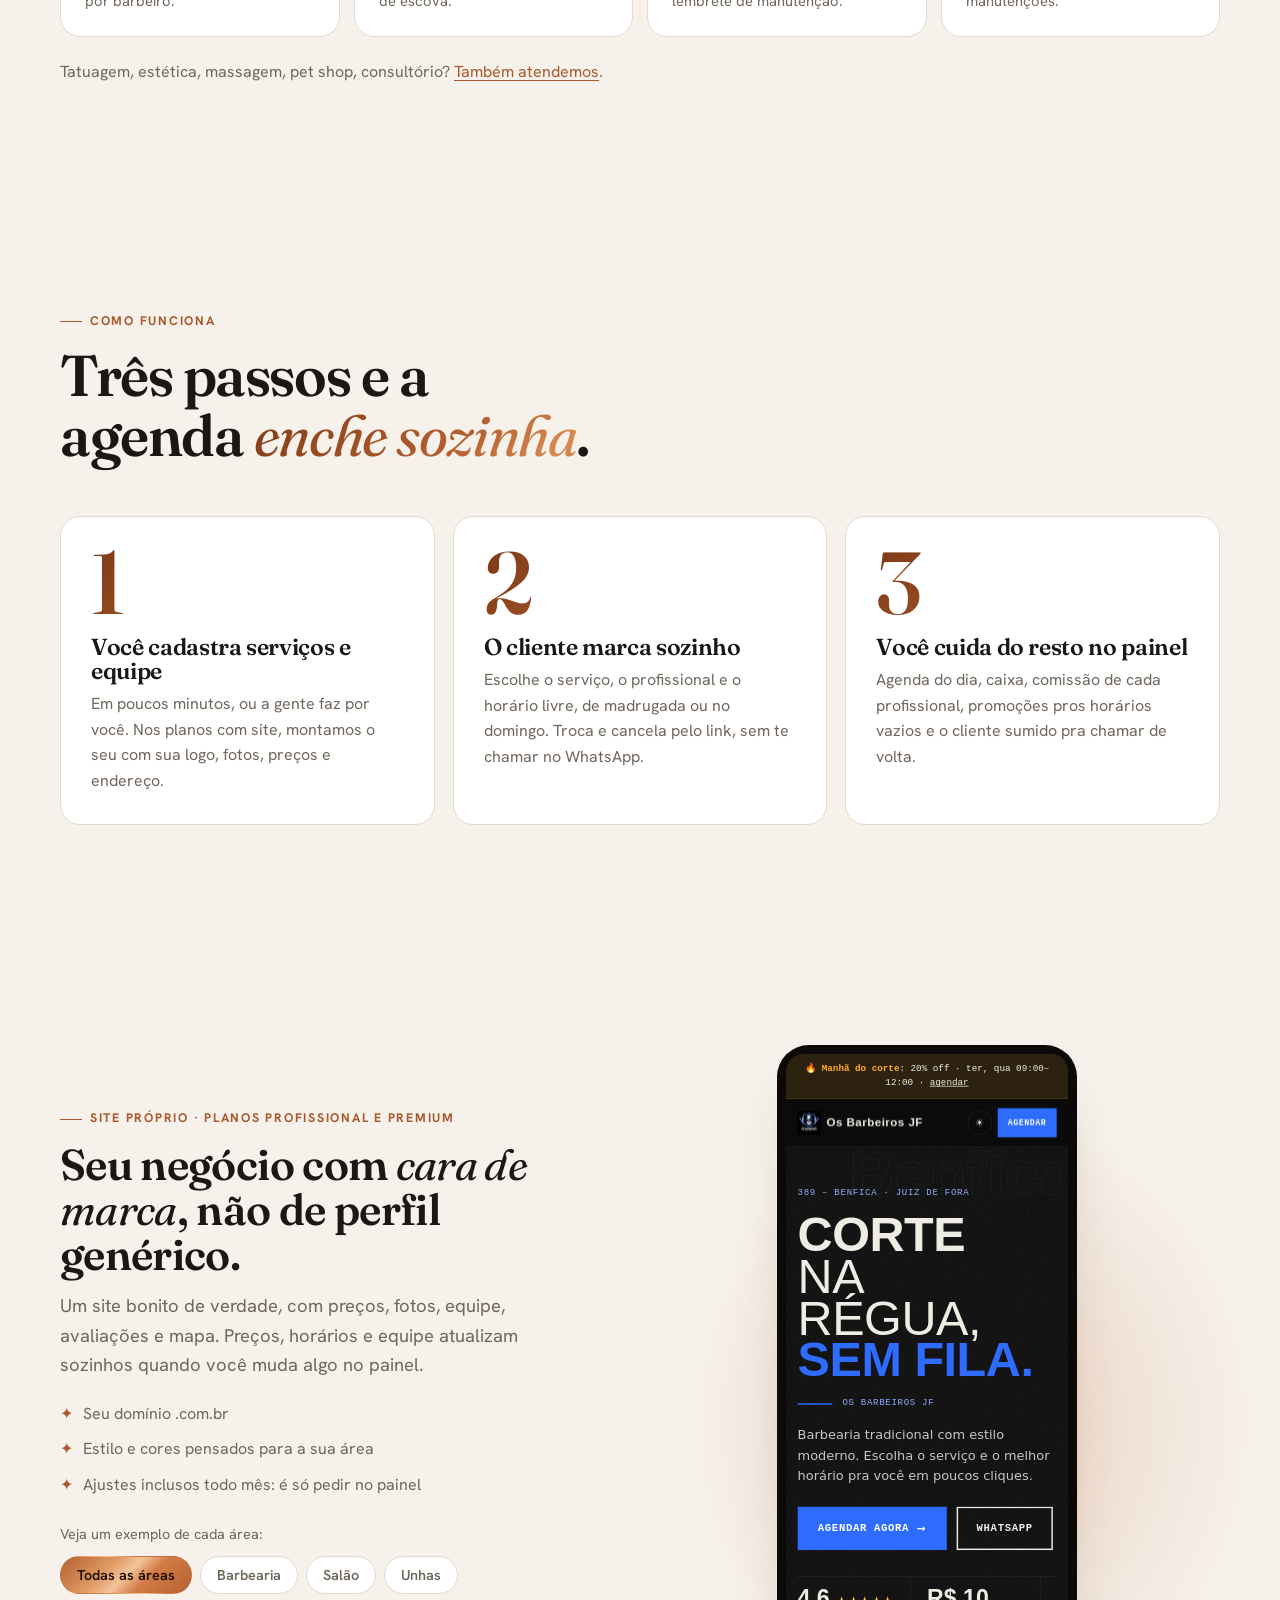
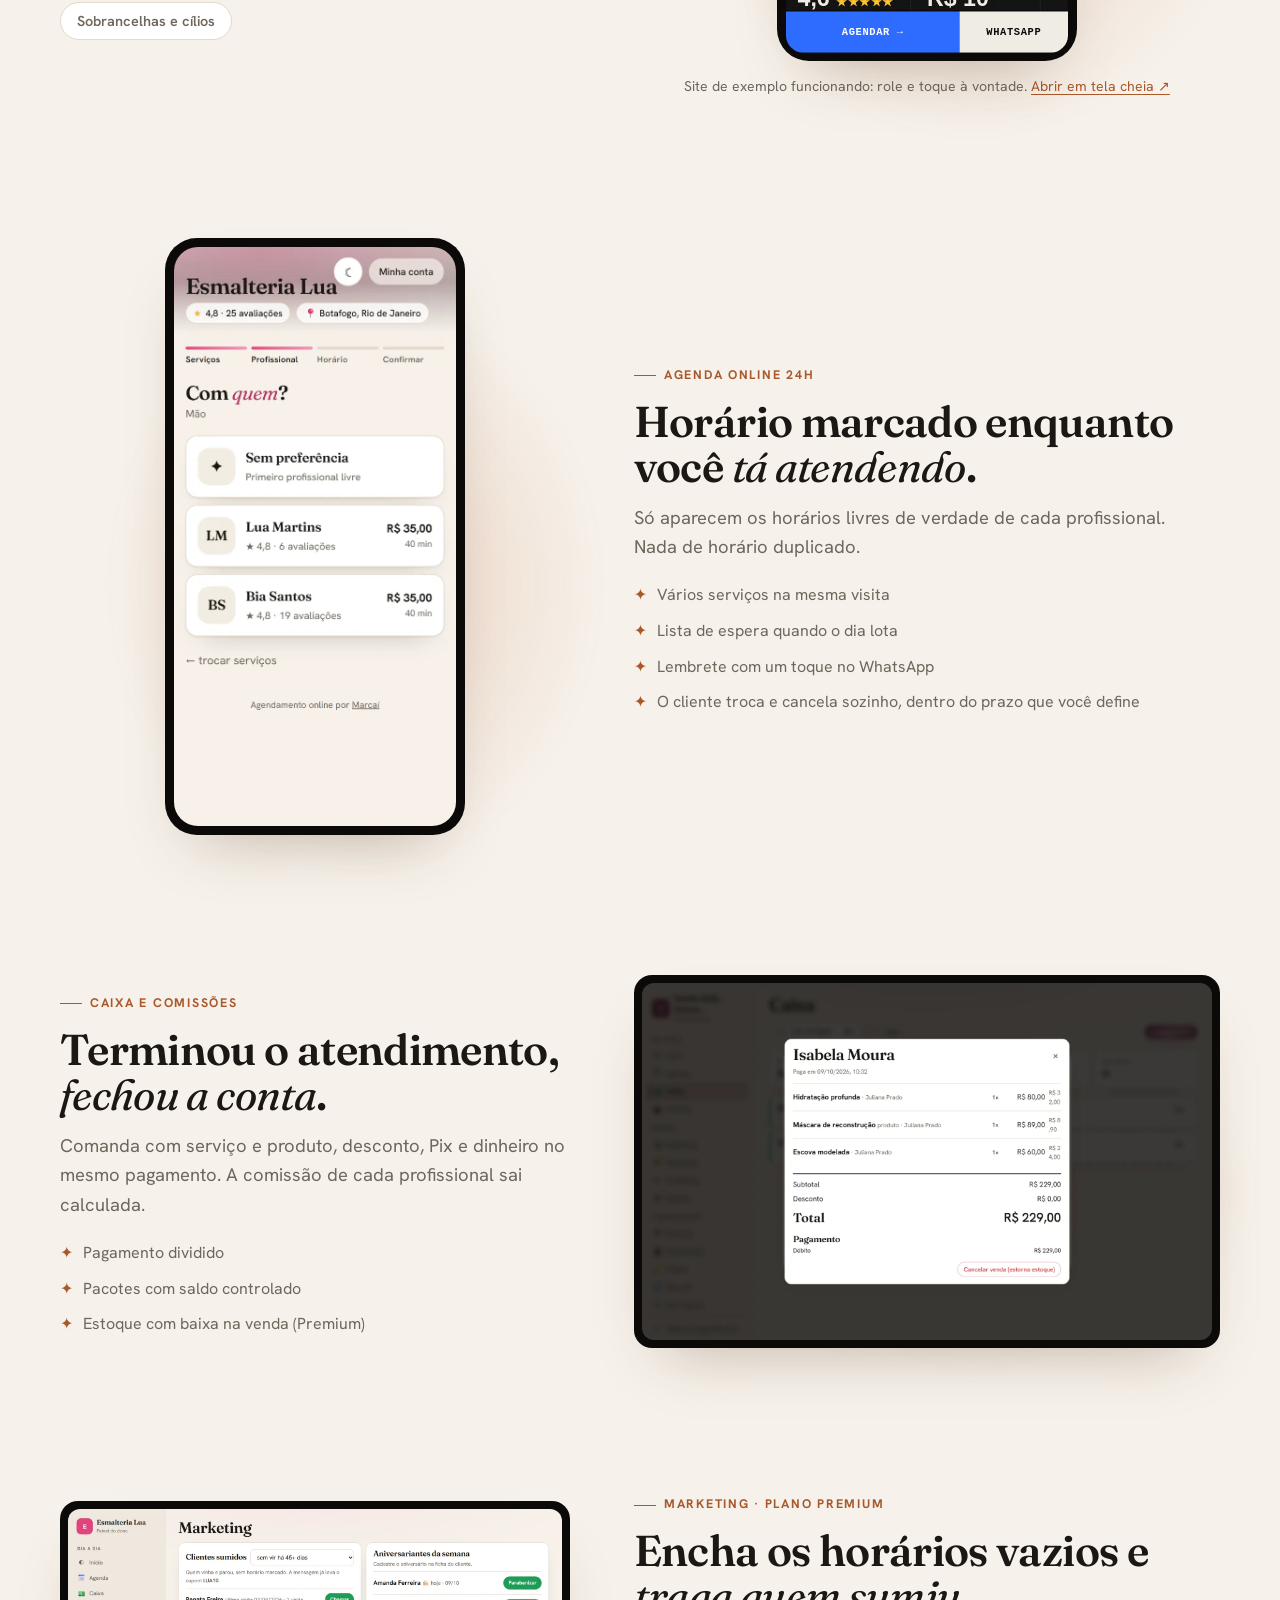
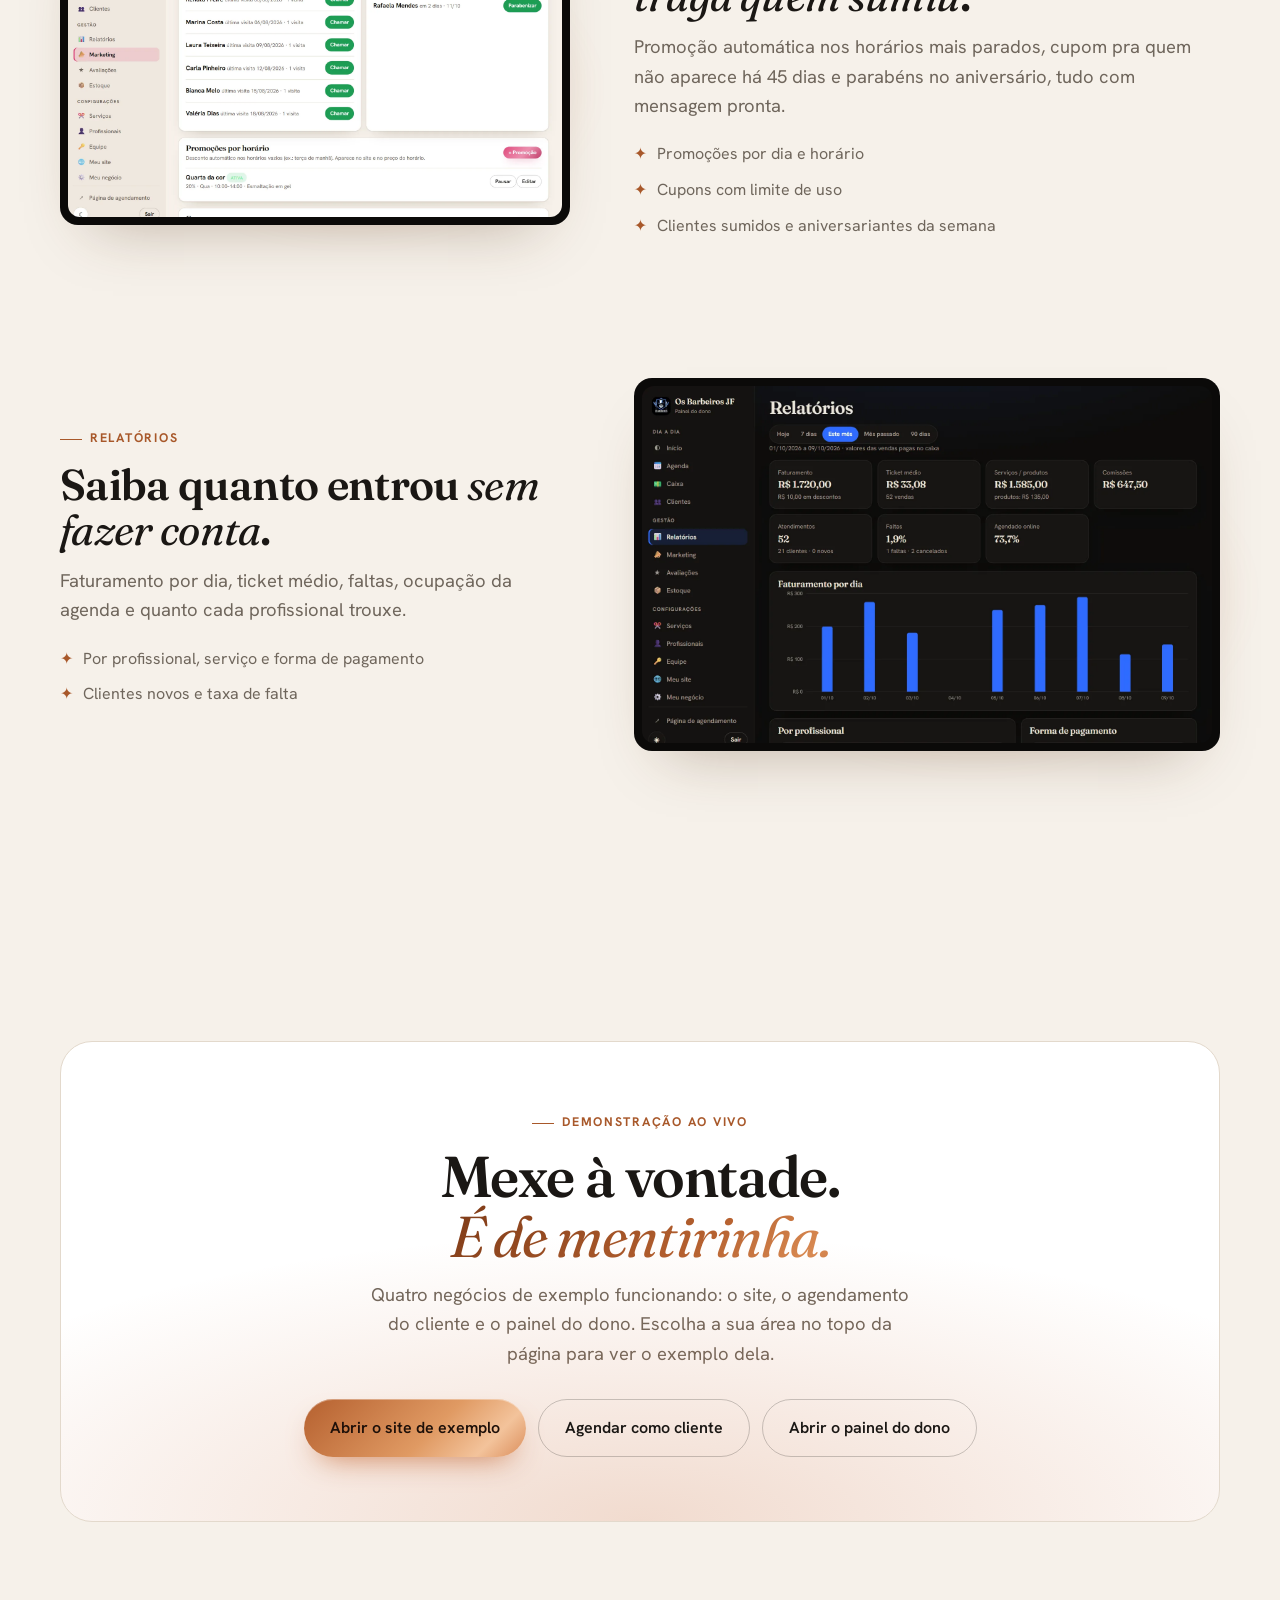
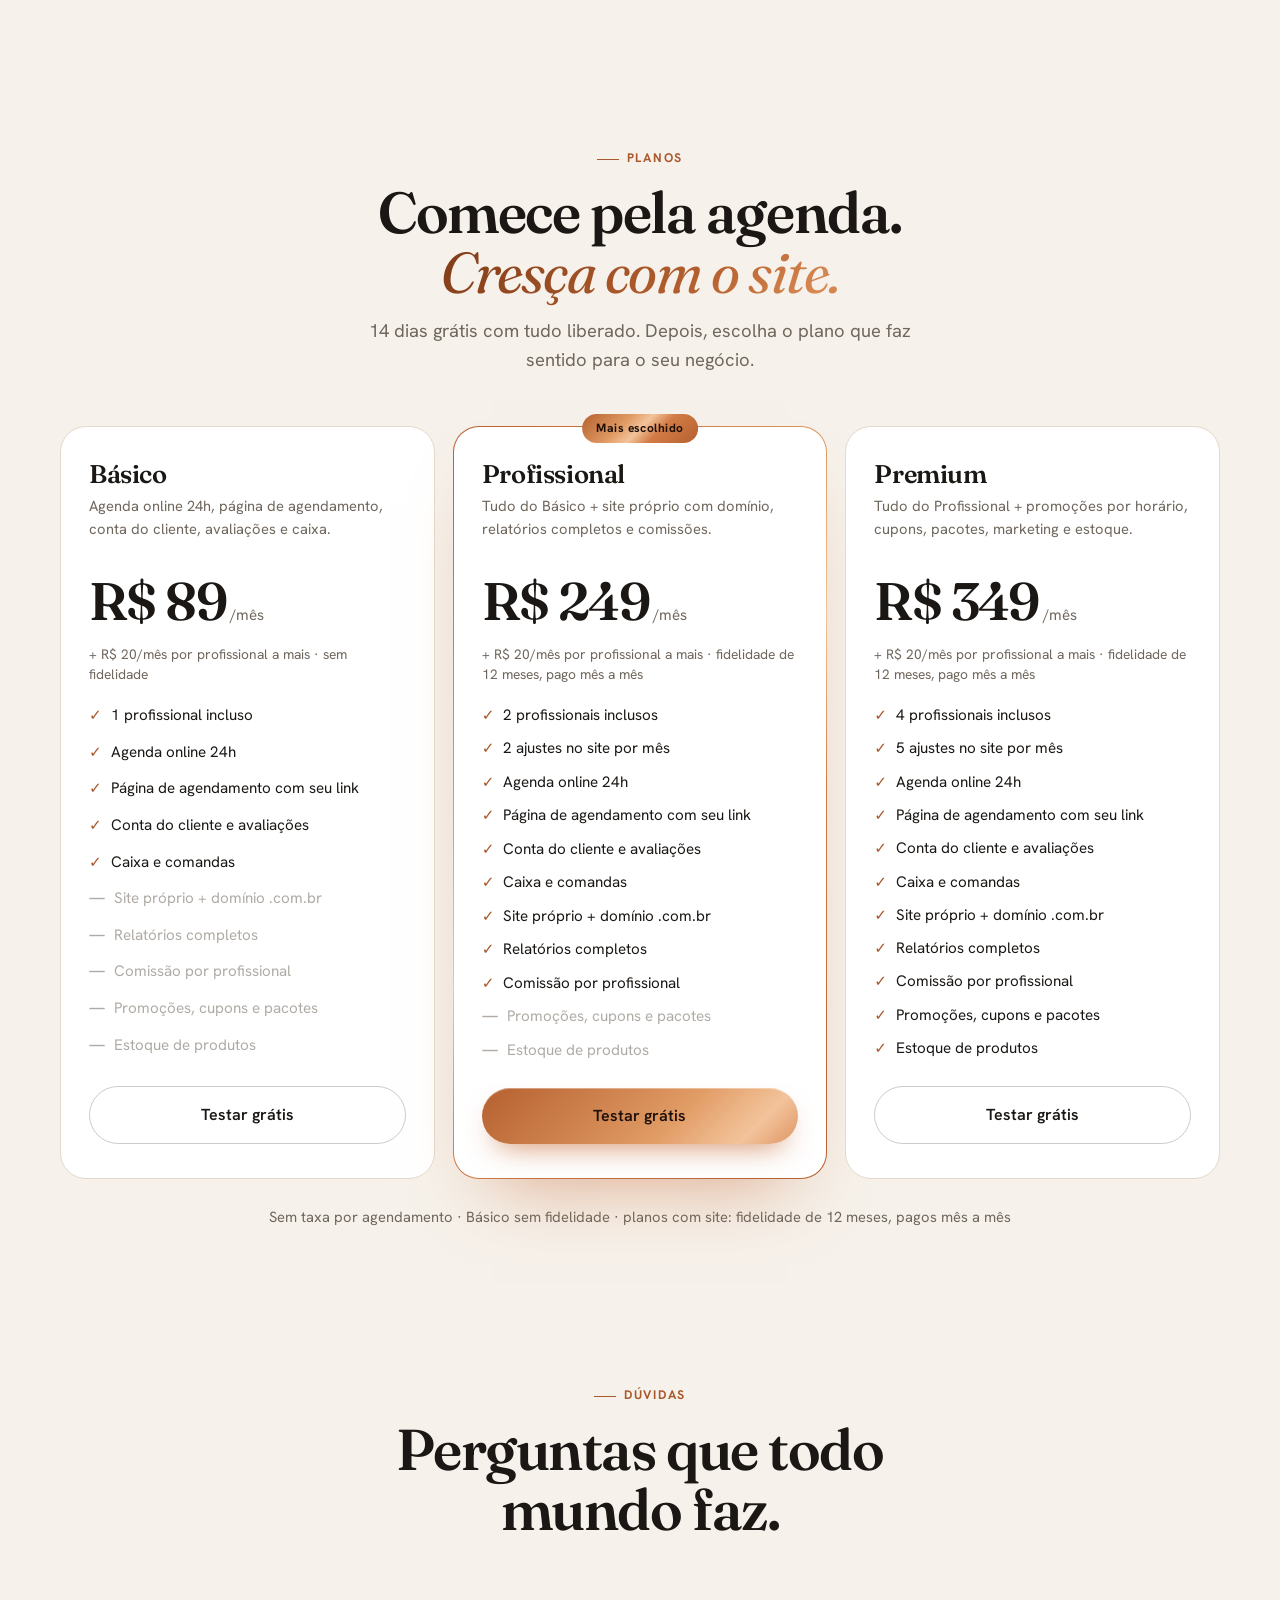
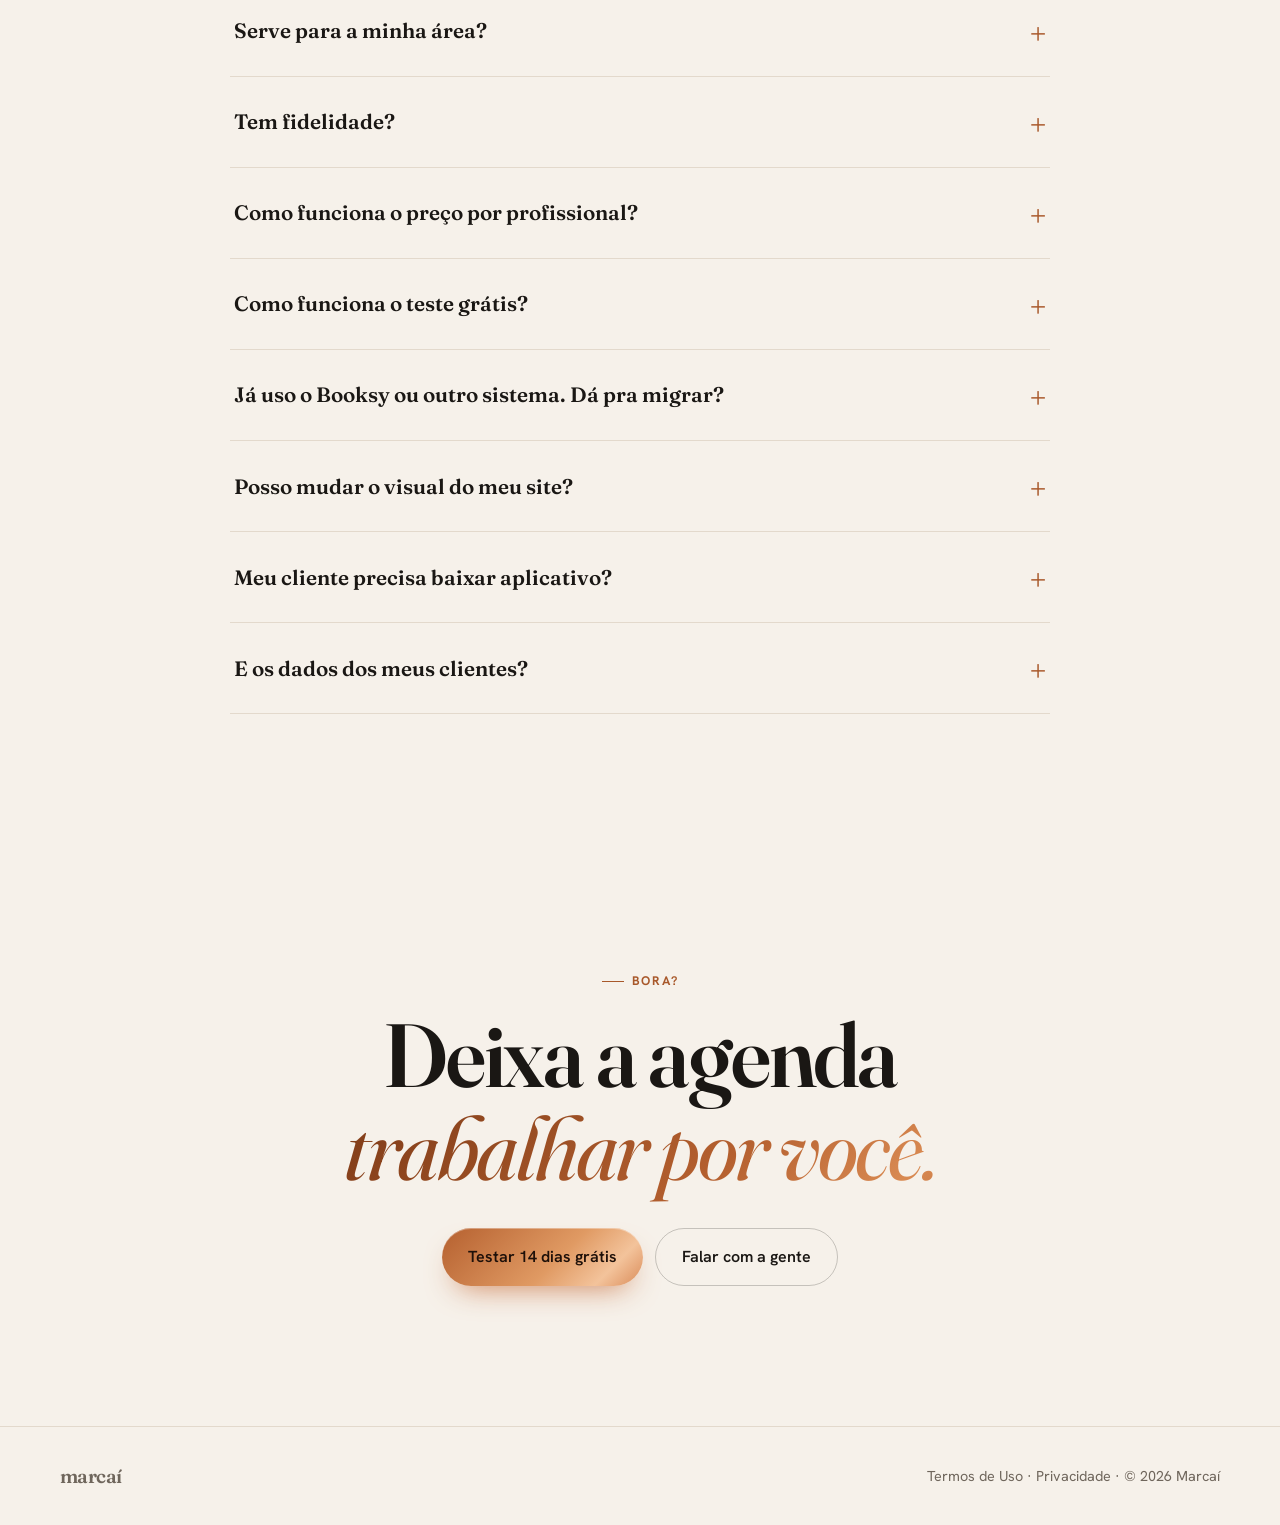
==== commit a87f4ec7: "Modo claro e escuro em todos os modelos Co-Authored-By: Claude Opus 5.5 <noreply@anthropic.com>" ====
--- a/index.html
+++ b/index.html
@@ -11,7 +11,7 @@
 <link rel="preconnect" href="https://fonts.googleapis.com">
 <link rel="preconnect" href="https://fonts.gstatic.com" crossorigin>
 <link href="https://fonts.googleapis.com/css2?family=Fraunces:ital,opsz,wght@0,9..144,400;0,9..144,600;1,9..144,400&family=Hanken+Grotesk:wght@400;500;600;700&display=swap" rel="stylesheet">
-<link rel="stylesheet" href="css/vendas.css?v=202610091309">
+<link rel="stylesheet" href="css/vendas.css?v=202610091317">
 </head>
 <body>
 
@@ -140,8 +140,8 @@
 <footer><div class="wrap"><span class="logo" style="font-size:1.2rem">marcaí</span>
   <span><a href="termos.html">Termos de Uso</a> · <a href="privacidade.html">Privacidade</a> · © <span id="ano"></span> Marcaí</span></div></footer>
 
-<script src="js/banco-local.js?v=202610091309"></script>
-<script src="js/comum.js?v=202610091309"></script>
-<script src="js/vendas.js?v=202610091309"></script>
+<script src="js/banco-local.js?v=202610091317"></script>
+<script src="js/comum.js?v=202610091317"></script>
+<script src="js/vendas.js?v=202610091317"></script>
 </body>
 </html>
--- a/css/vendas.css
+++ b/css/vendas.css
@@ -243,8 +243,7 @@
 
 /* ---------- visual de cada área (claro; o botão de tema some) ---------- */
 :root[data-seg="salao"], :root[data-seg="unhas"], :root[data-seg="cilios"] { color-scheme: light; }
-:root[data-seg="salao"] #tema, :root[data-seg="unhas"] #tema, :root[data-seg="cilios"] #tema,
-:root[data-seg="salao"] .tema-btn, :root[data-seg="unhas"] .tema-btn, :root[data-seg="cilios"] .tema-btn { display: none; }
+
 :root[data-seg="salao"] .hero::before, :root[data-seg="unhas"] .hero::before, :root[data-seg="cilios"] .hero::before {
   background: radial-gradient(620px 420px at 72% 35%, color-mix(in srgb, var(--cobre-1) 22%, transparent), transparent 70%),
               radial-gradient(500px 300px at 15% 10%, color-mix(in srgb, var(--cobre-2) 14%, transparent), transparent 70%); }
@@ -300,3 +299,26 @@
 :root[data-seg="cilios"] .seletor-area button { border-radius: 0; }
 :root[data-seg="cilios"] .passo .n { font-weight: 400; }
 
+
+/* ---------- versões escuras das áreas (botão de tema) ---------- */
+:root[data-seg="salao"][data-tema="escuro"] {
+  color-scheme: dark;
+  --bg: #1a1216; --bg-2: #211619; --card: #241a1f; --card-2: #2d2127; --text: #f4e9ee; --muted: #b59ca8; --line: #3b2b33;
+  --cobre-txt: #e2a3bf; --metal-txt: linear-gradient(135deg, #c77a9c 0%, #e8b4ca 40%, #f6d8e4 50%, #e2a3bf 65%, #c77a9c 100%);
+  --sombra: 0 30px 60px -30px rgba(0,0,0,.8);
+}
+:root[data-seg="unhas"][data-tema="escuro"] {
+  color-scheme: dark;
+  --bg: #1c0f17; --bg-2: #24131d; --card: #2a1622; --card-2: #331b29; --text: #ffe9f1; --muted: #c99cb2; --line: #46243b;
+  --cobre-txt: #ff8fb4; --metal-txt: linear-gradient(135deg, #ff6f9f 0%, #ff9fbf 40%, #ffc08e 60%, #ff9fbf 80%, #ff6f9f 100%);
+  --sombra: 0 30px 60px -30px rgba(0,0,0,.8);
+}
+:root[data-seg="unhas"][data-tema="escuro"] .passo, :root[data-seg="unhas"][data-tema="escuro"] .area { box-shadow: none; }
+:root[data-seg="cilios"][data-tema="escuro"] {
+  color-scheme: dark;
+  --bg: #151210; --bg-2: #1b1714; --card: #1f1b18; --card-2: #28231f; --text: #efe7de; --muted: #a99b8e; --line: #352e28;
+  --cobre-txt: #d2b293; --metal: linear-gradient(135deg, #e9dccd 0%, #f5ede4 50%, #e2d2c0 100%); --sobre-metal: #1d1916;
+  --metal-txt: linear-gradient(135deg, #b8977a 0%, #d2b293 35%, #ead6c1 50%, #d2b293 65%, #b8977a 100%);
+  --sombra: 0 30px 60px -30px rgba(0,0,0,.85);
+}
+:root[data-seg="cilios"][data-tema="escuro"] .btn-cobre { color: #1d1916; }
